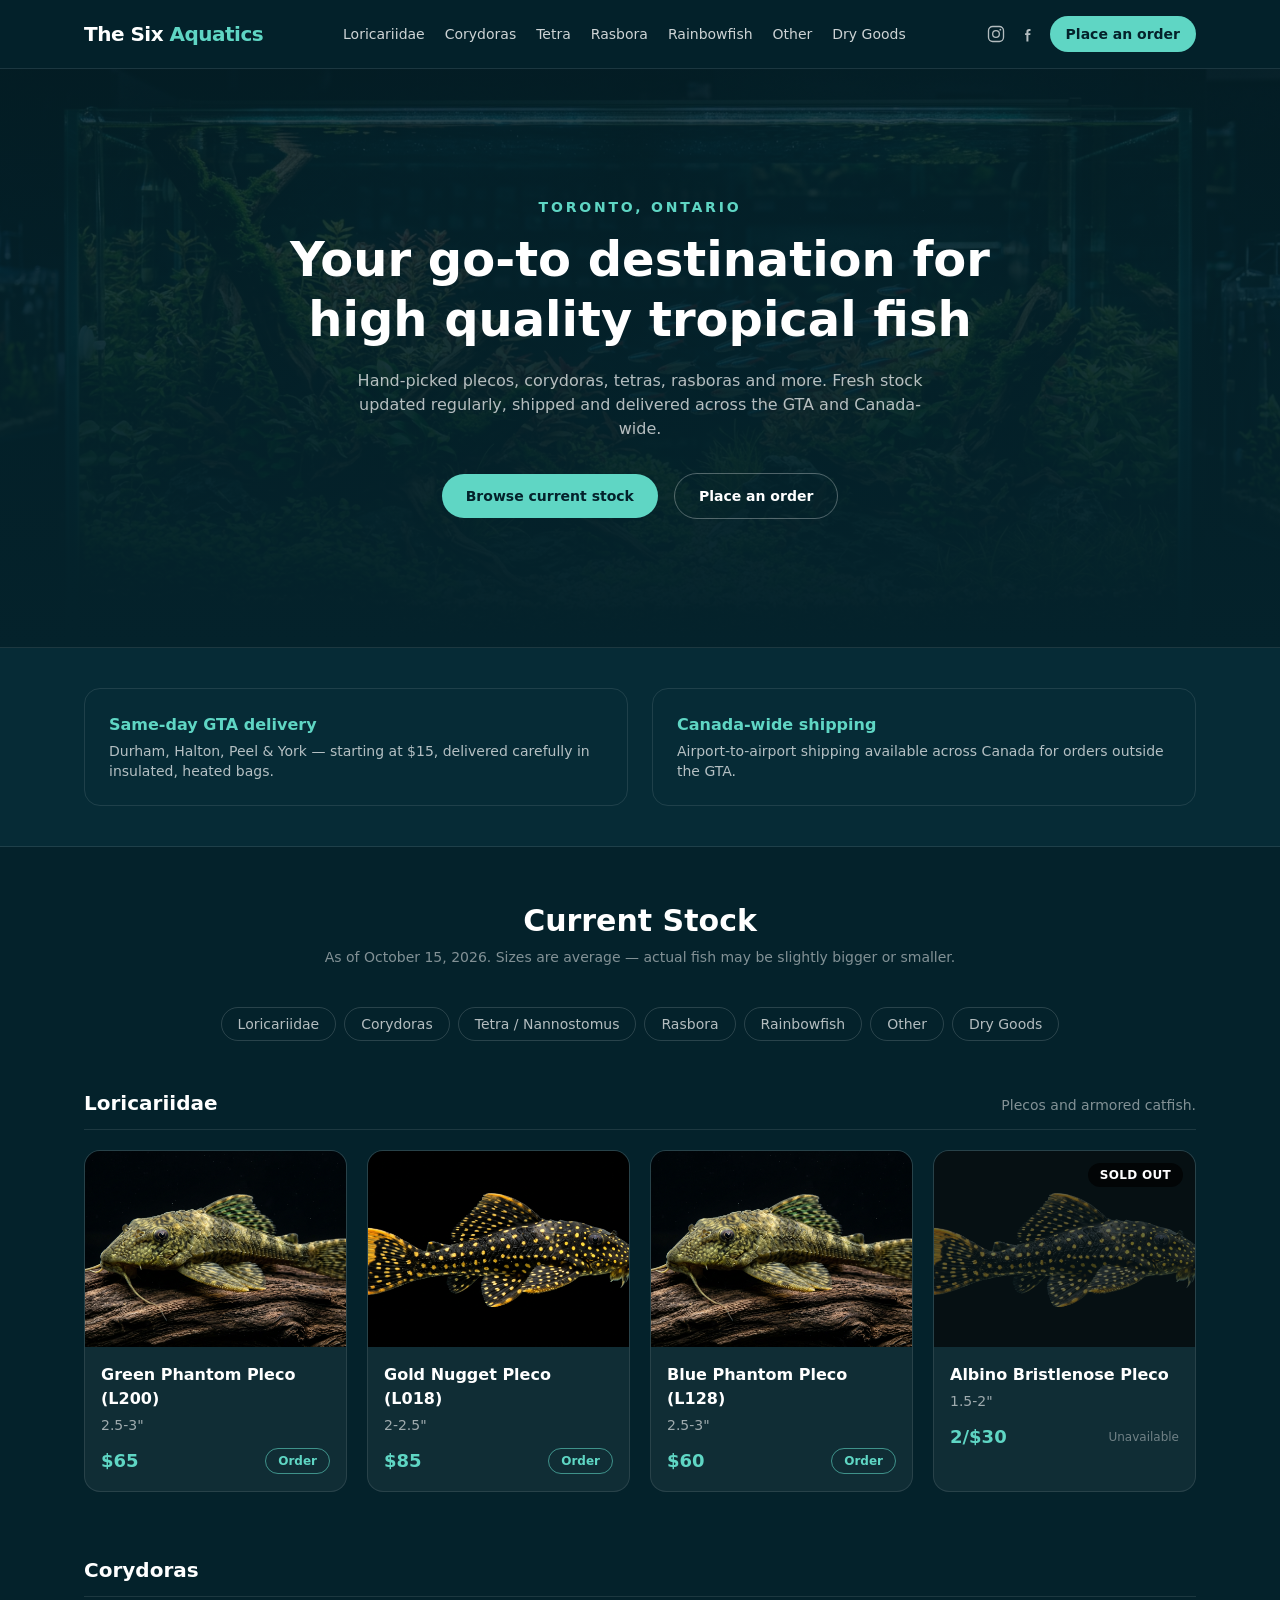
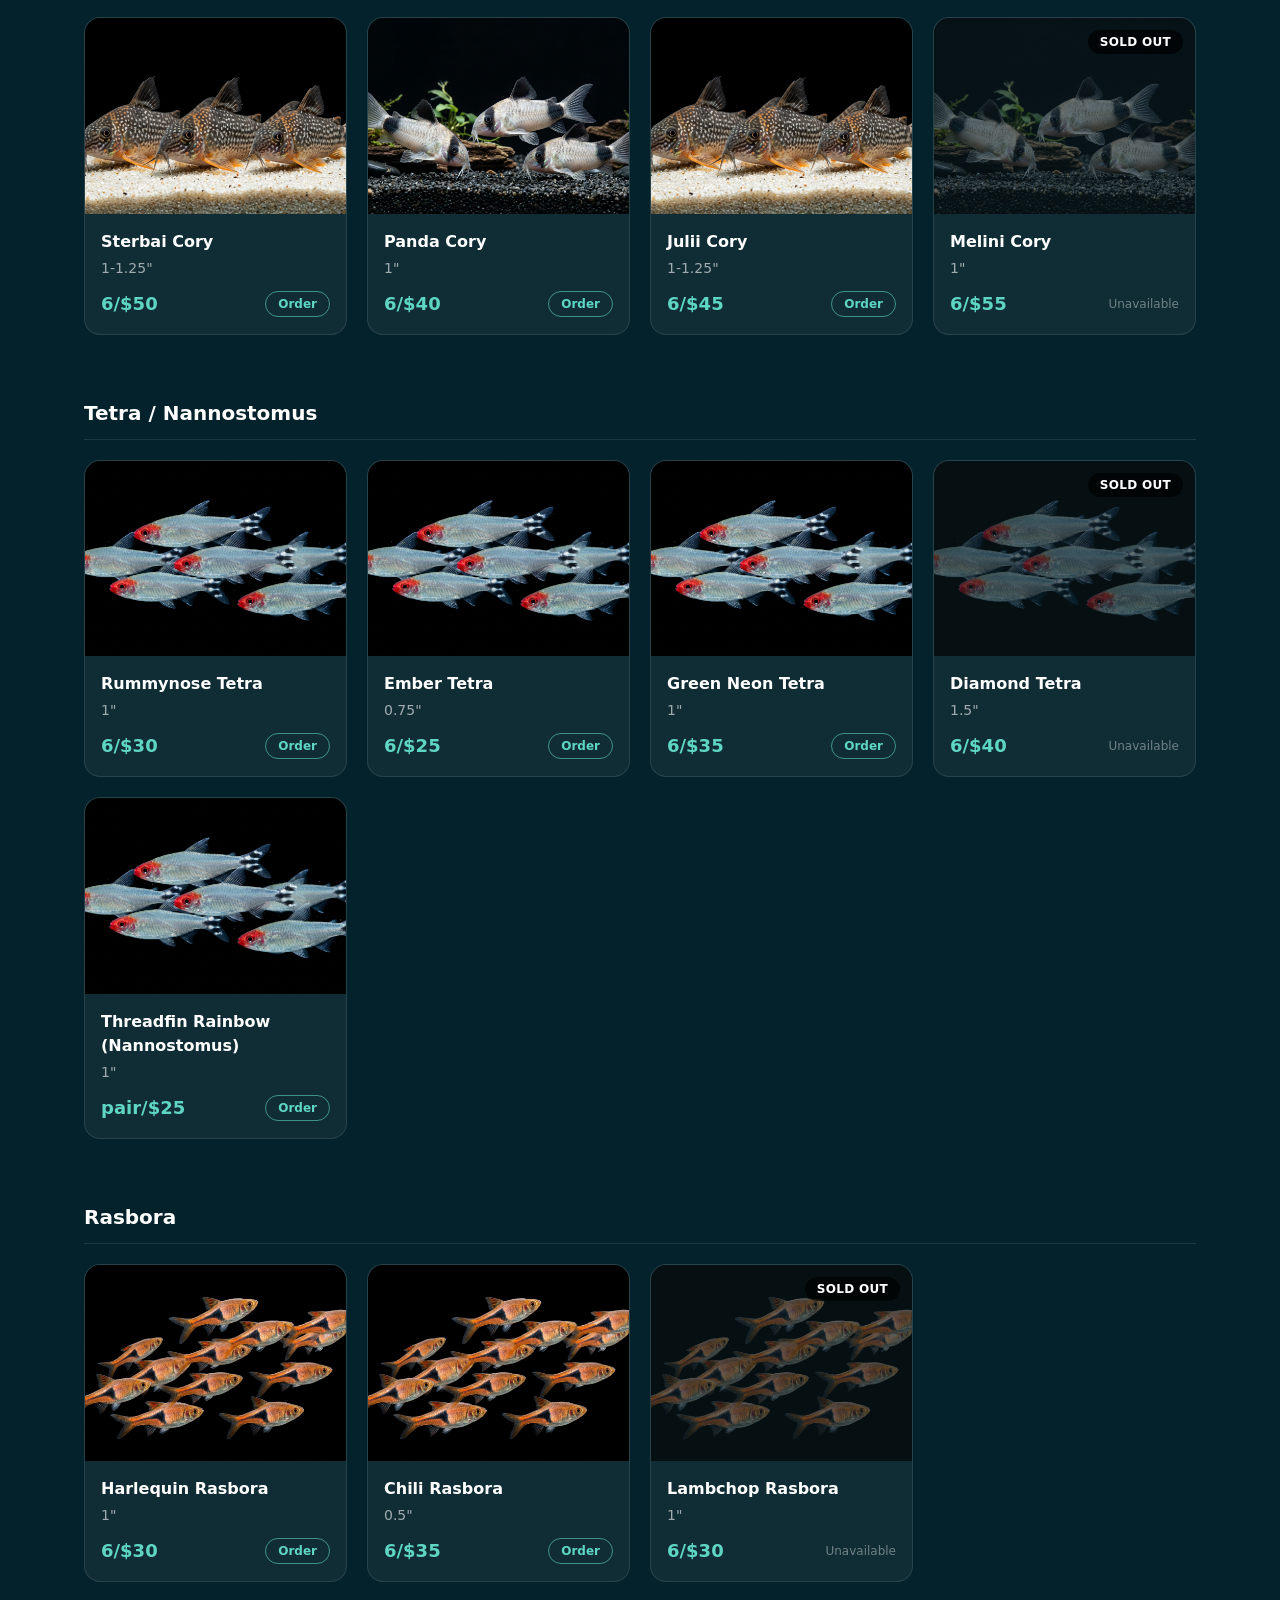
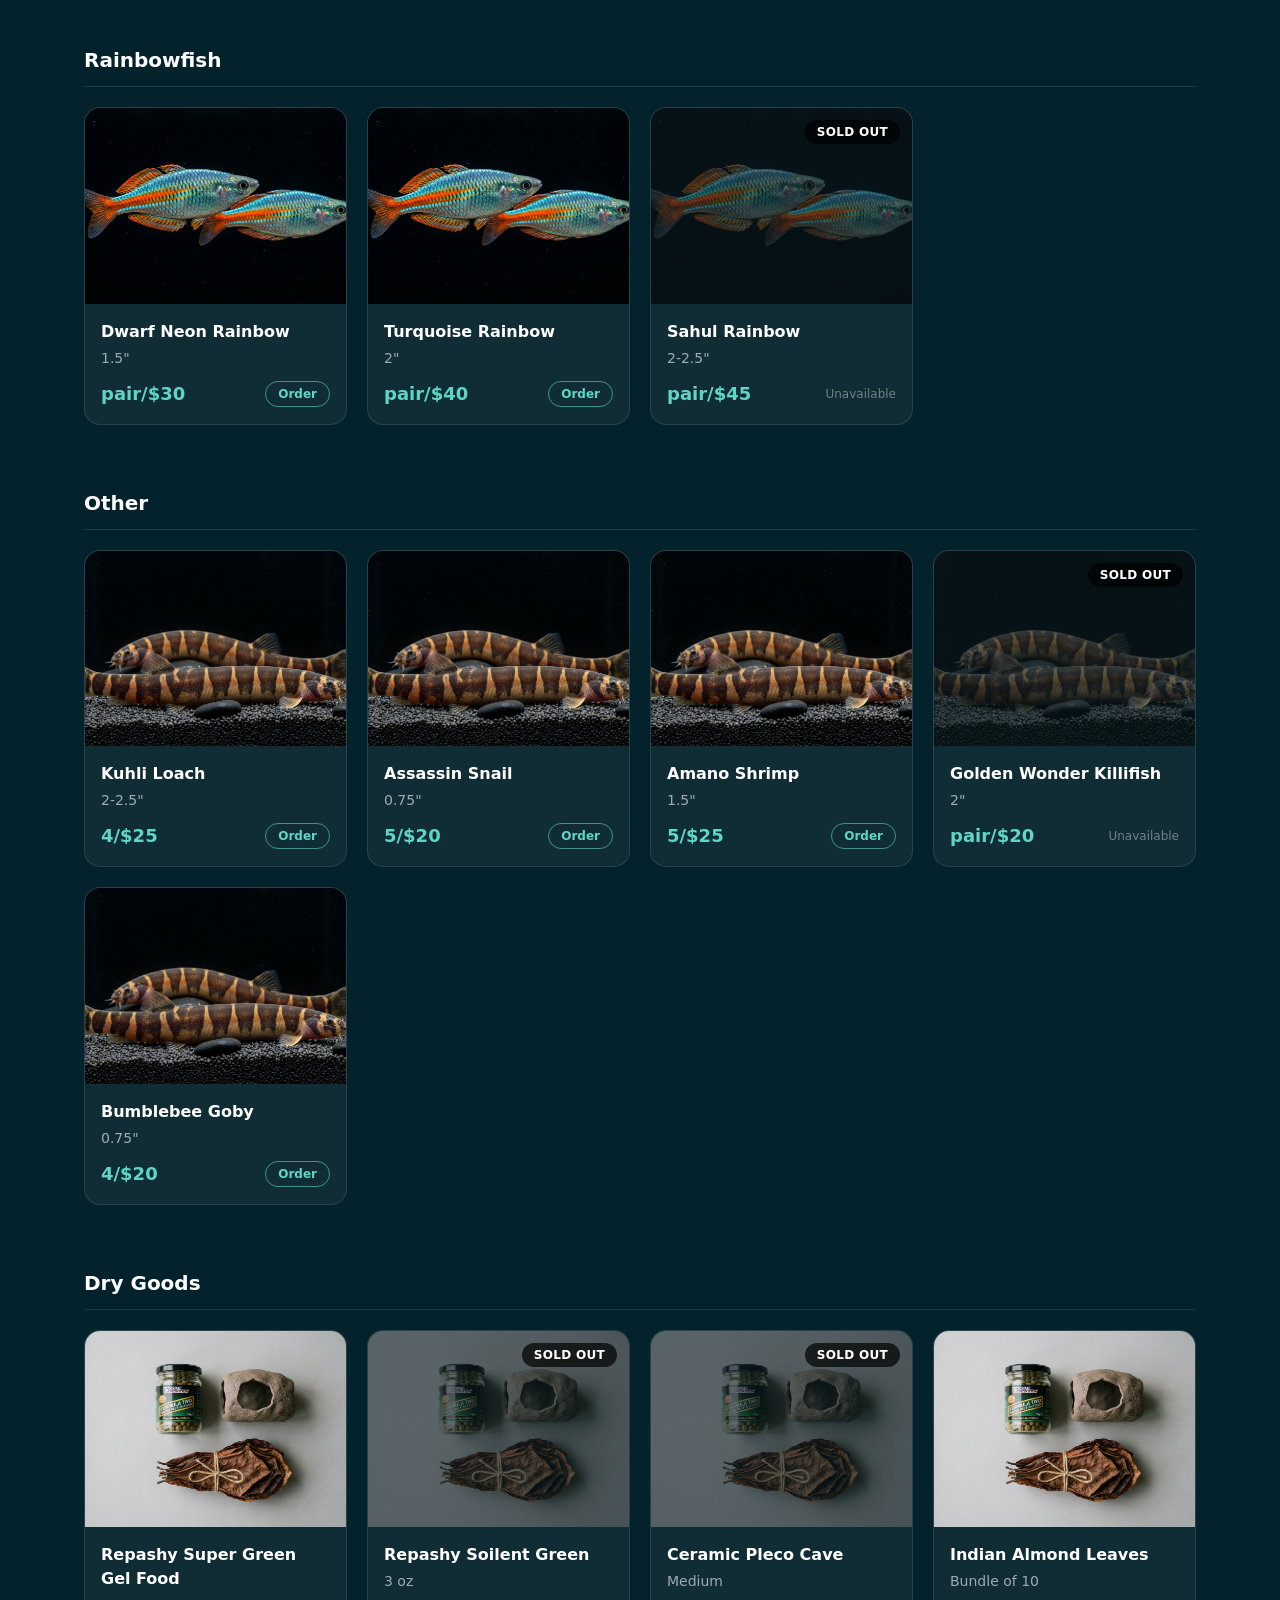
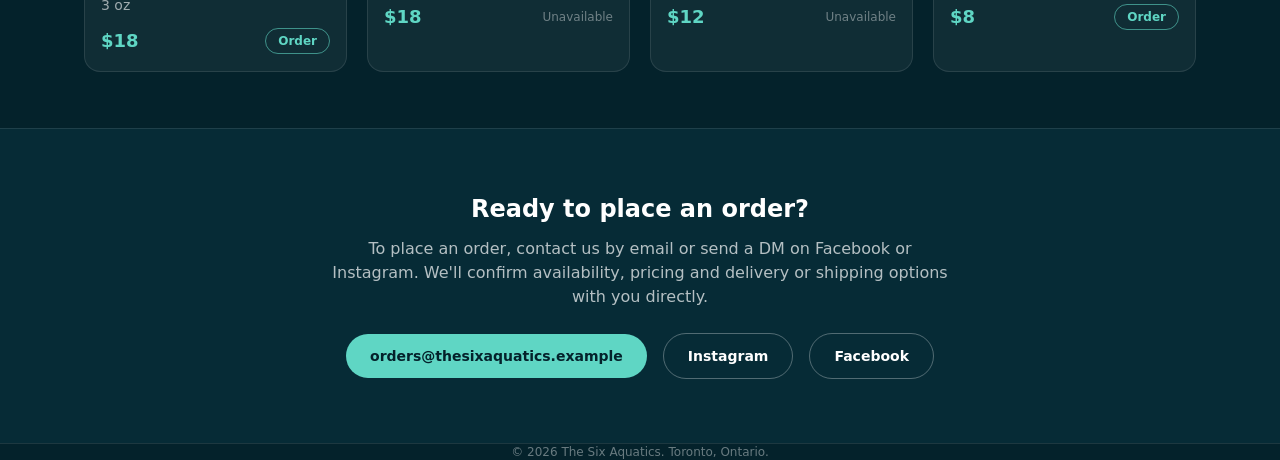
==== index.html @ db3ec6dc "Add files via upload" ====
<!DOCTYPE html>
<html lang="en">
<head>
<meta charset="utf-8">
<meta name="viewport" content="width=device-width, initial-scale=1">
<title>The Six Aquatics</title>
<meta name="description" content="Your go-to destination for high quality tropical fish, based in Toronto. Same-day GTA delivery and Canada-wide shipping.">
<meta property="og:title" content="The Six Aquatics">
<meta property="og:description" content="Your go-to destination for high quality tropical fish, based in Toronto. Same-day GTA delivery and Canada-wide shipping.">
<meta property="og:type" content="website">
<link rel="stylesheet" href="/site.css">
</head>
<body>
<div id="top" class="min-h-screen bg-[#04222b] text-white"><div id="app"></div></div>
<noscript>Please enable JavaScript to view this page.</noscript>
<script src="/app.js"></script>
</body>
</html>
---- site.css ----
@layer properties{@supports (((-webkit-hyphens:none)) and (not (margin-trim:inline))) or ((-moz-orient:inline) and (not (color:rgb(from red r g b)))){*,:before,:after,::backdrop{--tw-rotate-x:initial;--tw-rotate-y:initial;--tw-rotate-z:initial;--tw-skew-x:initial;--tw-skew-y:initial;--tw-border-style:solid;--tw-gradient-position:initial;--tw-gradient-from:#0000;--tw-gradient-via:#0000;--tw-gradient-to:#0000;--tw-gradient-stops:initial;--tw-gradient-via-stops:initial;--tw-gradient-from-position:0%;--tw-gradient-via-position:50%;--tw-gradient-to-position:100%;--tw-leading:initial;--tw-font-weight:initial;--tw-tracking:initial;--tw-blur:initial;--tw-brightness:initial;--tw-contrast:initial;--tw-grayscale:initial;--tw-hue-rotate:initial;--tw-invert:initial;--tw-opacity:initial;--tw-saturate:initial;--tw-sepia:initial;--tw-drop-shadow:initial;--tw-drop-shadow-color:initial;--tw-drop-shadow-alpha:100%;--tw-drop-shadow-size:initial;--tw-backdrop-blur:initial;--tw-backdrop-brightness:initial;--tw-backdrop-contrast:initial;--tw-backdrop-grayscale:initial;--tw-backdrop-hue-rotate:initial;--tw-backdrop-invert:initial;--tw-backdrop-opacity:initial;--tw-backdrop-saturate:initial;--tw-backdrop-sepia:initial;--tw-duration:initial;--tw-scale-x:1;--tw-scale-y:1;--tw-scale-z:1}}}@layer theme{:root,:host{--font-sans:ui-sans-serif, system-ui, sans-serif, "Apple Color Emoji", "Segoe UI Emoji", "Segoe UI Symbol", "Noto Color Emoji";--font-mono:ui-monospace, SFMono-Regular, Menlo, Monaco, Consolas, "Liberation Mono", "Courier New", monospace;--color-blue-600:oklch(54.6% .245 262.881);--color-gray-600:oklch(44.6% .03 256.802);--color-black:#000;--color-white:#fff;--spacing:.25rem;--container-xl:36rem;--container-2xl:42rem;--container-3xl:48rem;--container-6xl:72rem;--text-xs:.75rem;--text-xs--line-height:calc(1 / .75);--text-sm:.875rem;--text-sm--line-height:calc(1.25 / .875);--text-lg:1.125rem;--text-lg--line-height:calc(1.75 / 1.125);--text-xl:1.25rem;--text-xl--line-height:calc(1.75 / 1.25);--text-2xl:1.5rem;--text-2xl--line-height:calc(2 / 1.5);--text-3xl:1.875rem;--text-3xl--line-height: 1.2 ;--text-4xl:2.25rem;--text-4xl--line-height:calc(2.5 / 2.25);--text-5xl:3rem;--text-5xl--line-height:1;--font-weight-medium:500;--font-weight-semibold:600;--font-weight-bold:700;--tracking-tight:-.025em;--tracking-wide:.025em;--leading-tight:1.25;--radius-2xl:1rem;--default-transition-duration:.15s;--default-transition-timing-function:cubic-bezier(.4, 0, .2, 1);--default-font-family:var(--font-sans);--default-mono-font-family:var(--font-mono)}}@layer base{*,:after,:before,::backdrop{box-sizing:border-box;border:0 solid;margin:0;padding:0}::file-selector-button{box-sizing:border-box;border:0 solid;margin:0;padding:0}html,:host{-webkit-text-size-adjust:100%;tab-size:4;line-height:1.5;font-family:var(--default-font-family,ui-sans-serif, system-ui, sans-serif, "Apple Color Emoji", "Segoe UI Emoji", "Segoe UI Symbol", "Noto Color Emoji");font-feature-settings:var(--default-font-feature-settings,normal);font-variation-settings:var(--default-font-variation-settings,normal);-webkit-tap-highlight-color:transparent}hr{height:0;color:inherit;border-top-width:1px}abbr:where([title]){-webkit-text-decoration:underline dotted;text-decoration:underline dotted}h1,h2,h3,h4,h5,h6{font-size:inherit;font-weight:inherit}a{color:inherit;-webkit-text-decoration:inherit;text-decoration:inherit}b,strong{font-weight:bolder}code,kbd,samp,pre{font-family:var(--default-mono-font-family,ui-monospace, SFMono-Regular, Menlo, Monaco, Consolas, "Liberation Mono", "Courier New", monospace);font-feature-settings:var(--default-mono-font-feature-settings,normal);font-variation-settings:var(--default-mono-font-variation-settings,normal);font-size:1em}small{font-size:80%}sub,sup{vertical-align:baseline;font-size:75%;line-height:0;position:relative}sub{bottom:-.25em}sup{top:-.5em}table{text-indent:0;border-color:inherit;border-collapse:collapse}:-moz-focusring{outline:auto}progress{vertical-align:baseline}summary{display:list-item}ol,ul,menu{list-style:none}img,svg,video,canvas,audio,iframe,embed,object{vertical-align:middle;display:block}img,video{max-width:100%;height:auto}button,input,select,optgroup,textarea{font:inherit;font-feature-settings:inherit;font-variation-settings:inherit;letter-spacing:inherit;color:inherit;opacity:1;background-color:#0000;border-radius:0}::file-selector-button{font:inherit;font-feature-settings:inherit;font-variation-settings:inherit;letter-spacing:inherit;color:inherit;opacity:1;background-color:#0000;border-radius:0}:where(select:is([multiple],[size])) optgroup{font-weight:bolder}:where(select:is([multiple],[size])) optgroup option{padding-inline-start:20px}::file-selector-button{margin-inline-end:4px}::placeholder{opacity:1}@supports (not ((-webkit-appearance:-apple-pay-button))) or (contain-intrinsic-size:1px){::placeholder{color:currentColor}@supports (color:color-mix(in lab,red,red)){::placeholder{color:color-mix(in oklab,currentcolor 50%,transparent)}}}textarea{resize:vertical}::-webkit-search-decoration{-webkit-appearance:none}::-webkit-date-and-time-value{min-height:1lh;text-align:inherit}::-webkit-datetime-edit{display:inline-flex}::-webkit-datetime-edit-fields-wrapper{padding:0}::-webkit-datetime-edit{padding-block:0}::-webkit-datetime-edit-year-field{padding-block:0}::-webkit-datetime-edit-month-field{padding-block:0}::-webkit-datetime-edit-day-field{padding-block:0}::-webkit-datetime-edit-hour-field{padding-block:0}::-webkit-datetime-edit-minute-field{padding-block:0}::-webkit-datetime-edit-second-field{padding-block:0}::-webkit-datetime-edit-millisecond-field{padding-block:0}::-webkit-datetime-edit-meridiem-field{padding-block:0}::-webkit-calendar-picker-indicator{line-height:1}:-moz-ui-invalid{box-shadow:none}button,input:where([type=button],[type=reset],[type=submit]){appearance:button}::file-selector-button{appearance:button}::-webkit-inner-spin-button{height:auto}::-webkit-outer-spin-button{height:auto}[hidden]:where(:not([hidden=until-found])){display:none!important}}@layer components;@layer utilities{.absolute{position:absolute}.relative{position:relative}.static{position:static}.sticky{position:sticky}.inset-0{inset:calc(var(--spacing) * 0)}.start{inset-inline-start:var(--spacing)}.top-0{top:calc(var(--spacing) * 0)}.top-3{top:calc(var(--spacing) * 3)}.right-3{right:calc(var(--spacing) * 3)}.z-40{z-index:40}.mx-auto{margin-inline:auto}.mt-2{margin-top:calc(var(--spacing) * 2)}.mt-3{margin-top:calc(var(--spacing) * 3)}.mt-5{margin-top:calc(var(--spacing) * 5)}.mt-6{margin-top:calc(var(--spacing) * 6)}.mt-8{margin-top:calc(var(--spacing) * 8)}.mb-1{margin-bottom:calc(var(--spacing) * 1)}.mb-3{margin-bottom:calc(var(--spacing) * 3)}.mb-5{margin-bottom:calc(var(--spacing) * 5)}.mb-10{margin-bottom:calc(var(--spacing) * 10)}.mb-12{margin-bottom:calc(var(--spacing) * 12)}.flex{display:flex}.grid{display:grid}.hidden{display:none}.inline{display:inline}.aspect-\[4\/3\]{aspect-ratio:4/3}.h-5{height:calc(var(--spacing) * 5)}.h-full{height:100%}.min-h-screen{min-height:100vh}.w-5{width:calc(var(--spacing) * 5)}.w-full{width:100%}.max-w-2xl{max-width:var(--container-2xl)}.max-w-3xl{max-width:var(--container-3xl)}.max-w-6xl{max-width:var(--container-6xl)}.max-w-xl{max-width:var(--container-xl)}.flex-1{flex:1}.transform{transform:var(--tw-rotate-x,) var(--tw-rotate-y,) var(--tw-rotate-z,) var(--tw-skew-x,) var(--tw-skew-y,)}.grid-cols-1{grid-template-columns:repeat(1,minmax(0,1fr))}.flex-col{flex-direction:column}.flex-wrap{flex-wrap:wrap}.items-baseline{align-items:baseline}.items-center{align-items:center}.justify-between{justify-content:space-between}.justify-center{justify-content:center}.gap-1{gap:calc(var(--spacing) * 1)}.gap-2{gap:calc(var(--spacing) * 2)}.gap-3{gap:calc(var(--spacing) * 3)}.gap-4{gap:calc(var(--spacing) * 4)}.gap-5{gap:calc(var(--spacing) * 5)}.gap-6{gap:calc(var(--spacing) * 6)}.gap-16{gap:calc(var(--spacing) * 16)}.overflow-hidden{overflow:hidden}.rounded-2xl{border-radius:var(--radius-2xl)}.rounded-full{border-radius:3.40282e38px}.border{border-style:var(--tw-border-style);border-width:1px}.border-t{border-top-style:var(--tw-border-style);border-top-width:1px}.border-b{border-bottom-style:var(--tw-border-style);border-bottom-width:1px}.border-\[\#5fd6c4\]\/60{border-color:#5fd6c499}.border-white\/10{border-color:#ffffff1a}@supports (color:color-mix(in lab,red,red)){.border-white\/10{border-color:color-mix(in oklab,var(--color-white) 10%,transparent)}}.border-white\/15{border-color:#ffffff26}@supports (color:color-mix(in lab,red,red)){.border-white\/15{border-color:color-mix(in oklab,var(--color-white) 15%,transparent)}}.border-white\/30{border-color:#ffffff4d}@supports (color:color-mix(in lab,red,red)){.border-white\/30{border-color:color-mix(in oklab,var(--color-white) 30%,transparent)}}.bg-\[\#5fd6c4\]{background-color:#5fd6c4}.bg-\[\#062b36\]{background-color:#062b36}.bg-\[\#04222b\]{background-color:#04222b}.bg-\[\#04222b\]\/95{background-color:#04222bf2}.bg-black\/40{background-color:#0006}@supports (color:color-mix(in lab,red,red)){.bg-black\/40{background-color:color-mix(in oklab,var(--color-black) 40%,transparent)}}.bg-black\/70{background-color:#000000b3}@supports (color:color-mix(in lab,red,red)){.bg-black\/70{background-color:color-mix(in oklab,var(--color-black) 70%,transparent)}}.bg-white\/5{background-color:#ffffff0d}@supports (color:color-mix(in lab,red,red)){.bg-white\/5{background-color:color-mix(in oklab,var(--color-white) 5%,transparent)}}.bg-gradient-to-b{--tw-gradient-position:to bottom in oklab;background-image:linear-gradient(var(--tw-gradient-stops))}.from-\[\#04222b\]\/60{--tw-gradient-from:oklab(23.4805% -.029036 -.0257677/.6);--tw-gradient-stops:var(--tw-gradient-via-stops,var(--tw-gradient-position), var(--tw-gradient-from) var(--tw-gradient-from-position), var(--tw-gradient-to) var(--tw-gradient-to-position))}.via-\[\#04222b\]\/80{--tw-gradient-via:oklab(23.4805% -.029036 -.0257677/.8);--tw-gradient-via-stops:var(--tw-gradient-position), var(--tw-gradient-from) var(--tw-gradient-from-position), var(--tw-gradient-via) var(--tw-gradient-via-position), var(--tw-gradient-to) var(--tw-gradient-to-position);--tw-gradient-stops:var(--tw-gradient-via-stops)}.to-\[\#04222b\]{--tw-gradient-to:#04222b;--tw-gradient-stops:var(--tw-gradient-via-stops,var(--tw-gradient-position), var(--tw-gradient-from) var(--tw-gradient-from-position), var(--tw-gradient-to) var(--tw-gradient-to-position))}.object-cover{object-fit:cover}.p-4{padding:calc(var(--spacing) * 4)}.p-6{padding:calc(var(--spacing) * 6)}.px-3{padding-inline:calc(var(--spacing) * 3)}.px-4{padding-inline:calc(var(--spacing) * 4)}.px-5{padding-inline:calc(var(--spacing) * 5)}.px-6{padding-inline:calc(var(--spacing) * 6)}.py-1{padding-block:calc(var(--spacing) * 1)}.py-1\.5{padding-block:calc(var(--spacing) * 1.5)}.py-2{padding-block:calc(var(--spacing) * 2)}.py-3{padding-block:calc(var(--spacing) * 3)}.py-4{padding-block:calc(var(--spacing) * 4)}.py-8{padding-block:calc(var(--spacing) * 8)}.py-10{padding-block:calc(var(--spacing) * 10)}.py-14{padding-block:calc(var(--spacing) * 14)}.py-16{padding-block:calc(var(--spacing) * 16)}.py-24{padding-block:calc(var(--spacing) * 24)}.pb-3{padding-bottom:calc(var(--spacing) * 3)}.text-center{text-align:center}.text-2xl{font-size:var(--text-2xl);line-height:var(--tw-leading,var(--text-2xl--line-height))}.text-4xl{font-size:var(--text-4xl);line-height:var(--tw-leading,var(--text-4xl--line-height))}.text-lg{font-size:var(--text-lg);line-height:var(--tw-leading,var(--text-lg--line-height))}.text-sm{font-size:var(--text-sm);line-height:var(--tw-leading,var(--text-sm--line-height))}.text-xl{font-size:var(--text-xl);line-height:var(--tw-leading,var(--text-xl--line-height))}.text-xs{font-size:var(--text-xs);line-height:var(--tw-leading,var(--text-xs--line-height))}.leading-tight{--tw-leading:var(--leading-tight);line-height:var(--leading-tight)}.font-bold{--tw-font-weight:var(--font-weight-bold);font-weight:var(--font-weight-bold)}.font-medium{--tw-font-weight:var(--font-weight-medium);font-weight:var(--font-weight-medium)}.font-semibold{--tw-font-weight:var(--font-weight-semibold);font-weight:var(--font-weight-semibold)}.tracking-\[0\.2em\]{--tw-tracking:.2em;letter-spacing:.2em}.tracking-tight{--tw-tracking:var(--tracking-tight);letter-spacing:var(--tracking-tight)}.tracking-wide{--tw-tracking:var(--tracking-wide);letter-spacing:var(--tracking-wide)}.text-\[\#5fd6c4\]{color:#5fd6c4}.text-\[\#04222b\]{color:#04222b}.text-blue-600{color:var(--color-blue-600)}.text-gray-600{color:var(--color-gray-600)}.text-white{color:var(--color-white)}.text-white\/40{color:#fff6}@supports (color:color-mix(in lab,red,red)){.text-white\/40{color:color-mix(in oklab,var(--color-white) 40%,transparent)}}.text-white\/50{color:#ffffff80}@supports (color:color-mix(in lab,red,red)){.text-white\/50{color:color-mix(in oklab,var(--color-white) 50%,transparent)}}.text-white\/60{color:#fff9}@supports (color:color-mix(in lab,red,red)){.text-white\/60{color:color-mix(in oklab,var(--color-white) 60%,transparent)}}.text-white\/70{color:#ffffffb3}@supports (color:color-mix(in lab,red,red)){.text-white\/70{color:color-mix(in oklab,var(--color-white) 70%,transparent)}}.text-white\/80{color:#fffc}@supports (color:color-mix(in lab,red,red)){.text-white\/80{color:color-mix(in oklab,var(--color-white) 80%,transparent)}}.uppercase{text-transform:uppercase}.opacity-40{opacity:.4}.filter{filter:var(--tw-blur,) var(--tw-brightness,) var(--tw-contrast,) var(--tw-grayscale,) var(--tw-hue-rotate,) var(--tw-invert,) var(--tw-saturate,) var(--tw-sepia,) var(--tw-drop-shadow,)}.backdrop-blur{--tw-backdrop-blur:blur(8px);-webkit-backdrop-filter:var(--tw-backdrop-blur,) var(--tw-backdrop-brightness,) var(--tw-backdrop-contrast,) var(--tw-backdrop-grayscale,) var(--tw-backdrop-hue-rotate,) var(--tw-backdrop-invert,) var(--tw-backdrop-opacity,) var(--tw-backdrop-saturate,) var(--tw-backdrop-sepia,);backdrop-filter:var(--tw-backdrop-blur,) var(--tw-backdrop-brightness,) var(--tw-backdrop-contrast,) var(--tw-backdrop-grayscale,) var(--tw-backdrop-hue-rotate,) var(--tw-backdrop-invert,) var(--tw-backdrop-opacity,) var(--tw-backdrop-saturate,) var(--tw-backdrop-sepia,)}.transition{transition-property:color,background-color,border-color,outline-color,text-decoration-color,fill,stroke,--tw-gradient-from,--tw-gradient-via,--tw-gradient-to,opacity,box-shadow,transform,translate,scale,rotate,filter,-webkit-backdrop-filter,backdrop-filter,display,content-visibility,overlay,pointer-events;transition-timing-function:var(--tw-ease,var(--default-transition-timing-function));transition-duration:var(--tw-duration,var(--default-transition-duration))}.duration-300{--tw-duration:.3s;transition-duration:.3s}@media(hover:hover){.group-hover\:scale-105:is(:where(.group):hover *){--tw-scale-x:105%;--tw-scale-y:105%;--tw-scale-z:105%;scale:var(--tw-scale-x) var(--tw-scale-y)}.hover\:border-\[\#5fd6c4\]:hover{border-color:#5fd6c4}.hover\:border-\[\#5fd6c4\]\/50:hover{border-color:#5fd6c480}.hover\:bg-\[\#5fd6c4\]:hover{background-color:#5fd6c4}.hover\:bg-\[\#8ee8da\]:hover{background-color:#8ee8da}.hover\:bg-white\/\[0\.07\]:hover{background-color:#ffffff12}@supports (color:color-mix(in lab,red,red)){.hover\:bg-white\/\[0\.07\]:hover{background-color:color-mix(in oklab,var(--color-white) 7%,transparent)}}.hover\:text-\[\#5fd6c4\]:hover{color:#5fd6c4}.hover\:text-\[\#04222b\]:hover{color:#04222b}}@media(min-width:40rem){.sm\:grid-cols-2{grid-template-columns:repeat(2,minmax(0,1fr))}.sm\:py-32{padding-block:calc(var(--spacing) * 32)}.sm\:text-3xl{font-size:var(--text-3xl);line-height:var(--tw-leading,var(--text-3xl--line-height))}.sm\:text-5xl{font-size:var(--text-5xl);line-height:var(--tw-leading,var(--text-5xl--line-height))}}@media(min-width:64rem){.lg\:flex{display:flex}.lg\:grid-cols-4{grid-template-columns:repeat(4,minmax(0,1fr))}}}html,body{-webkit-font-smoothing:antialiased;background-color:#04222b;margin:0;font-family:system-ui,-apple-system,sans-serif}code{font-family:Menlo,Monaco,Consolas,Courier New,monospace}@property --tw-rotate-x{syntax:"*";inherits:false}@property --tw-rotate-y{syntax:"*";inherits:false}@property --tw-rotate-z{syntax:"*";inherits:false}@property --tw-skew-x{syntax:"*";inherits:false}@property --tw-skew-y{syntax:"*";inherits:false}@property --tw-border-style{syntax:"*";inherits:false;initial-value:solid}@property --tw-gradient-position{syntax:"*";inherits:false}@property --tw-gradient-from{syntax:"<color>";inherits:false;initial-value:#0000}@property --tw-gradient-via{syntax:"<color>";inherits:false;initial-value:#0000}@property --tw-gradient-to{syntax:"<color>";inherits:false;initial-value:#0000}@property --tw-gradient-stops{syntax:"*";inherits:false}@property --tw-gradient-via-stops{syntax:"*";inherits:false}@property --tw-gradient-from-position{syntax:"<length-percentage>";inherits:false;initial-value:0%}@property --tw-gradient-via-position{syntax:"<length-percentage>";inherits:false;initial-value:50%}@property --tw-gradient-to-position{syntax:"<length-percentage>";inherits:false;initial-value:100%}@property --tw-leading{syntax:"*";inherits:false}@property --tw-font-weight{syntax:"*";inherits:false}@property --tw-tracking{syntax:"*";inherits:false}@property --tw-blur{syntax:"*";inherits:false}@property --tw-brightness{syntax:"*";inherits:false}@property --tw-contrast{syntax:"*";inherits:false}@property --tw-grayscale{syntax:"*";inherits:false}@property --tw-hue-rotate{syntax:"*";inherits:false}@property --tw-invert{syntax:"*";inherits:false}@property --tw-opacity{syntax:"*";inherits:false}@property --tw-saturate{syntax:"*";inherits:false}@property --tw-sepia{syntax:"*";inherits:false}@property --tw-drop-shadow{syntax:"*";inherits:false}@property --tw-drop-shadow-color{syntax:"*";inherits:false}@property --tw-drop-shadow-alpha{syntax:"<percentage>";inherits:false;initial-value:100%}@property --tw-drop-shadow-size{syntax:"*";inherits:false}@property --tw-backdrop-blur{syntax:"*";inherits:false}@property --tw-backdrop-brightness{syntax:"*";inherits:false}@property --tw-backdrop-contrast{syntax:"*";inherits:false}@property --tw-backdrop-grayscale{syntax:"*";inherits:false}@property --tw-backdrop-hue-rotate{syntax:"*";inherits:false}@property --tw-backdrop-invert{syntax:"*";inherits:false}@property --tw-backdrop-opacity{syntax:"*";inherits:false}@property --tw-backdrop-saturate{syntax:"*";inherits:false}@property --tw-backdrop-sepia{syntax:"*";inherits:false}@property --tw-duration{syntax:"*";inherits:false}@property --tw-scale-x{syntax:"*";inherits:false;initial-value:1}@property --tw-scale-y{syntax:"*";inherits:false;initial-value:1}@property --tw-scale-z{syntax:"*";inherits:false;initial-value:1}
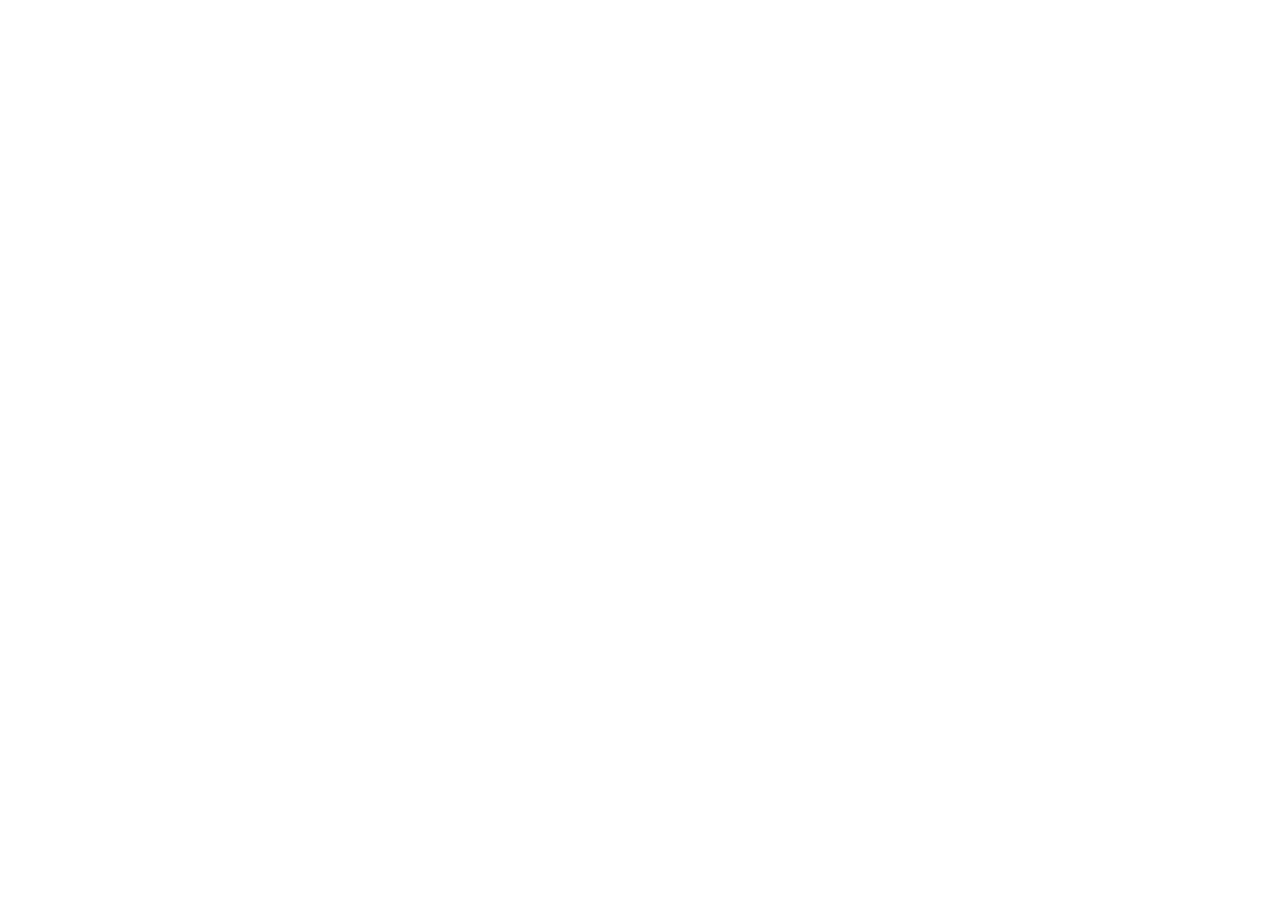
==== commit 54cd1bdb: "Add files via upload" ====
--- a/index.html
+++ b/index.html
@@ -1,18 +1,8 @@
 <!DOCTYPE html>
-<html lang="en">
-<head>
-<meta charset="utf-8">
-<meta name="viewport" content="width=device-width, initial-scale=1">
-<title>The Six Aquatics</title>
-<meta name="description" content="Your go-to destination for high quality tropical fish, based in Toronto. Same-day GTA delivery and Canada-wide shipping.">
-<meta property="og:title" content="The Six Aquatics">
-<meta property="og:description" content="Your go-to destination for high quality tropical fish, based in Toronto. Same-day GTA delivery and Canada-wide shipping.">
-<meta property="og:type" content="website">
-<link rel="stylesheet" href="/site.css">
-</head>
+<html><head><meta charset="utf-8"><meta name="viewport" content="width=device-width, initial-scale=1">
+<meta name="robots" content="noindex"><title>Edit The Six Aquatics</title></head>
 <body>
-<div id="top" class="min-h-screen bg-[#04222b] text-white"><div id="app"></div></div>
-<noscript>Please enable JavaScript to view this page.</noscript>
+<script src="https://unpkg.com/@sveltia/cms@0.244.0/dist/sveltia-cms.js"></script>
 <script src="/app.js"></script>
-</body>
-</html>
+<script src="/admin/preview.js"></script>
+</body></html>
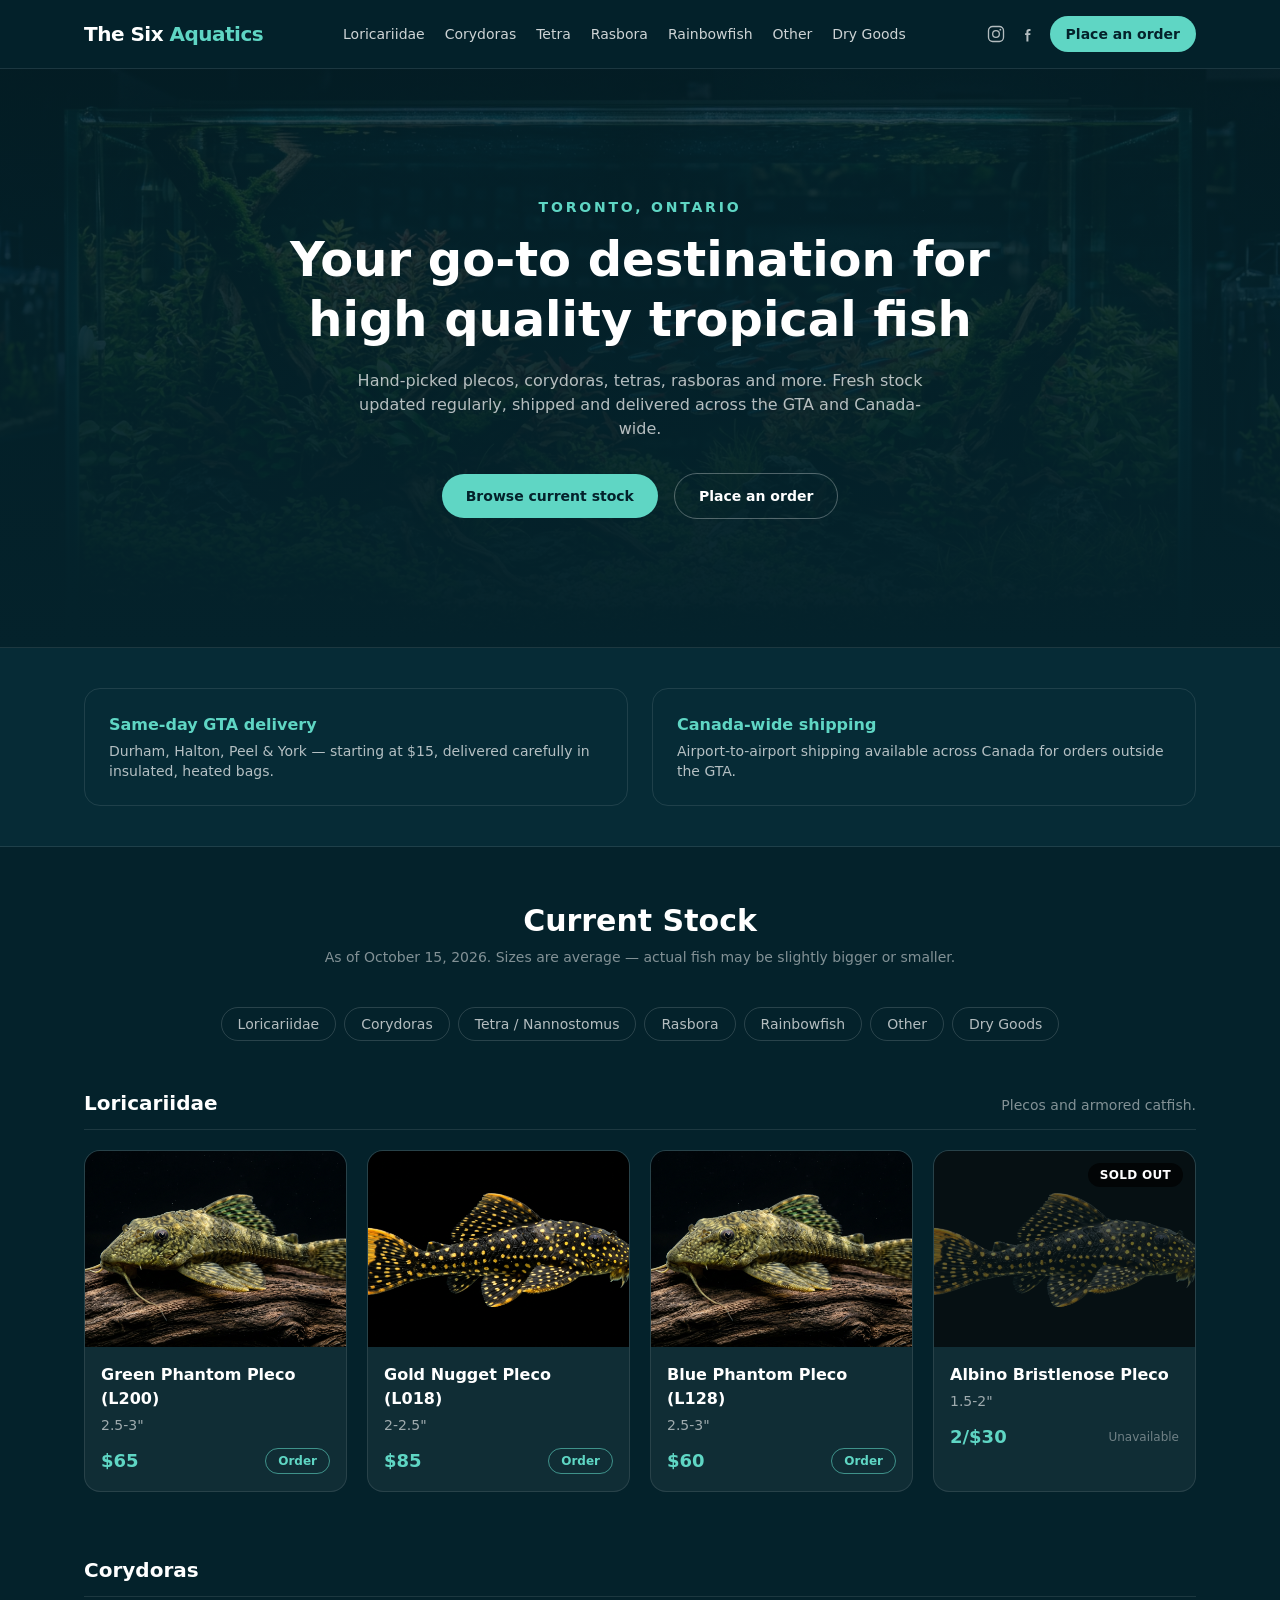
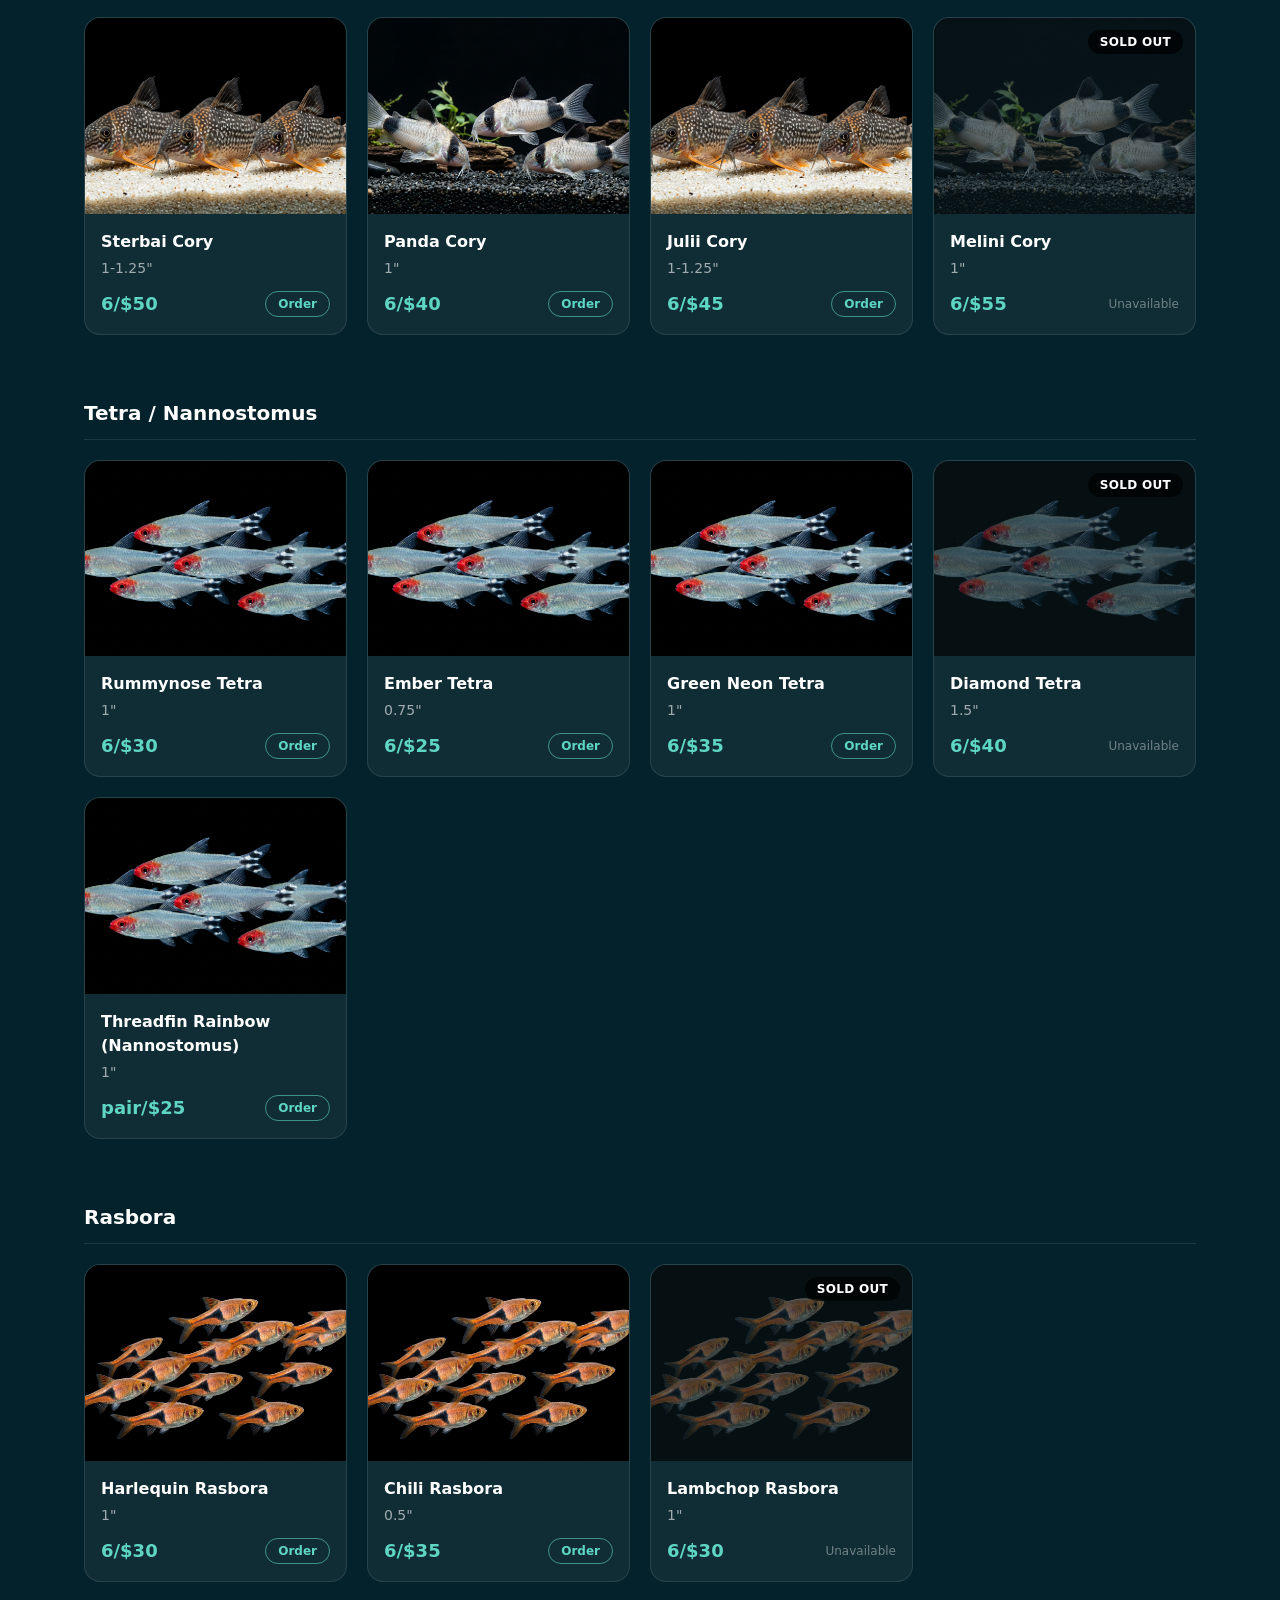
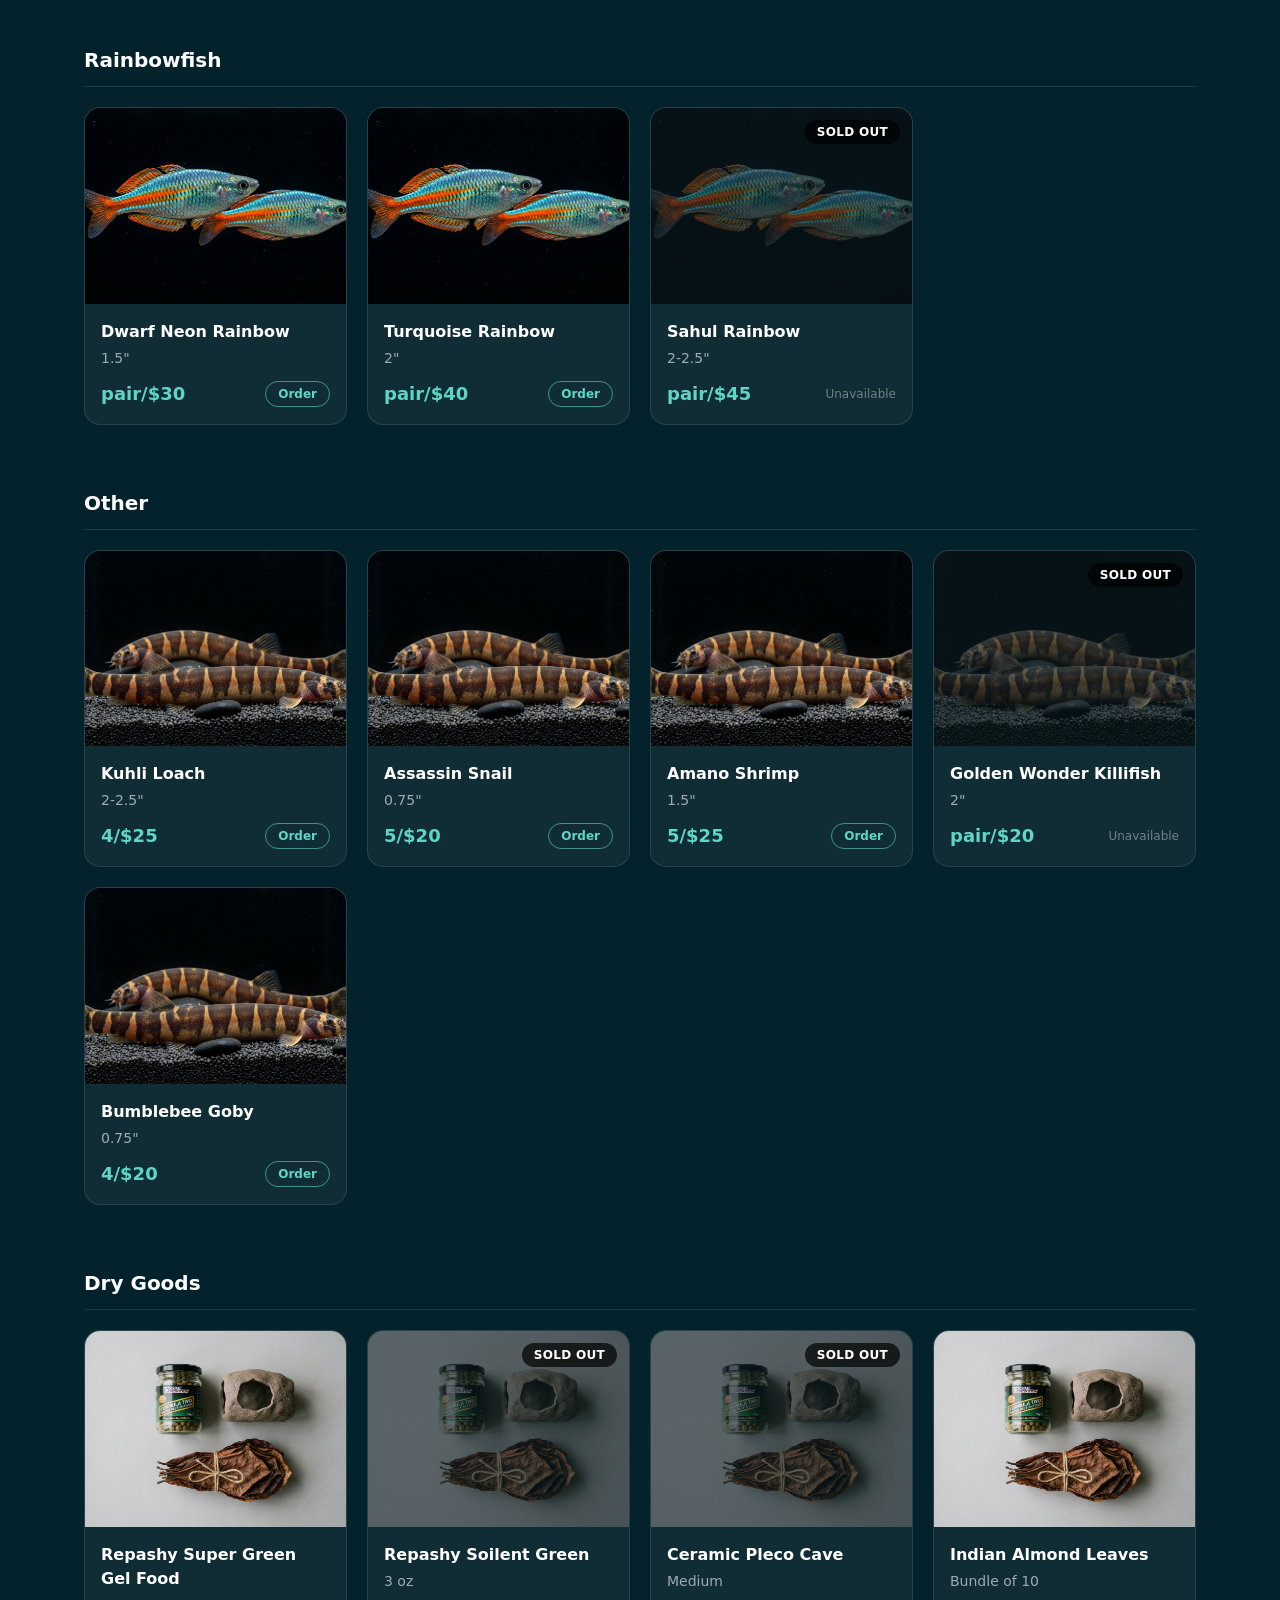
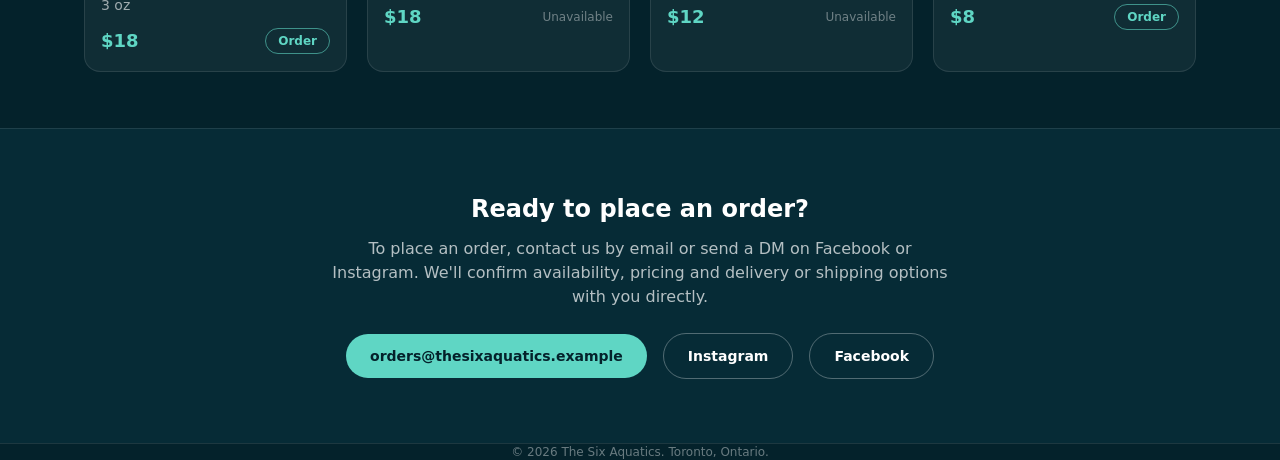
==== commit 05bac4df: "Add files via upload" ====
--- a/index.html
+++ b/index.html
@@ -1,8 +1,18 @@
 <!DOCTYPE html>
-<html><head><meta charset="utf-8"><meta name="viewport" content="width=device-width, initial-scale=1">
-<meta name="robots" content="noindex"><title>Edit The Six Aquatics</title></head>
+<html lang="en">
+<head>
+<meta charset="utf-8">
+<meta name="viewport" content="width=device-width, initial-scale=1">
+<title>The Six Aquatics</title>
+<meta name="description" content="Your go-to destination for high quality tropical fish, based in Toronto. Same-day GTA delivery and Canada-wide shipping.">
+<meta property="og:title" content="The Six Aquatics">
+<meta property="og:description" content="Your go-to destination for high quality tropical fish, based in Toronto. Same-day GTA delivery and Canada-wide shipping.">
+<meta property="og:type" content="website">
+<link rel="stylesheet" href="/site.css">
+</head>
 <body>
-<script src="https://unpkg.com/@sveltia/cms@0.244.0/dist/sveltia-cms.js"></script>
+<div id="top" class="min-h-screen bg-[#04222b] text-white"><div id="app"></div></div>
+<noscript>Please enable JavaScript to view this page.</noscript>
 <script src="/app.js"></script>
-<script src="/admin/preview.js"></script>
-</body></html>
+</body>
+</html>
--- a/site.css
+++ b/site.css
@@ -0,0 +1 @@
+@layer properties{@supports (((-webkit-hyphens:none)) and (not (margin-trim:inline))) or ((-moz-orient:inline) and (not (color:rgb(from red r g b)))){*,:before,:after,::backdrop{--tw-rotate-x:initial;--tw-rotate-y:initial;--tw-rotate-z:initial;--tw-skew-x:initial;--tw-skew-y:initial;--tw-border-style:solid;--tw-gradient-position:initial;--tw-gradient-from:#0000;--tw-gradient-via:#0000;--tw-gradient-to:#0000;--tw-gradient-stops:initial;--tw-gradient-via-stops:initial;--tw-gradient-from-position:0%;--tw-gradient-via-position:50%;--tw-gradient-to-position:100%;--tw-leading:initial;--tw-font-weight:initial;--tw-tracking:initial;--tw-blur:initial;--tw-brightness:initial;--tw-contrast:initial;--tw-grayscale:initial;--tw-hue-rotate:initial;--tw-invert:initial;--tw-opacity:initial;--tw-saturate:initial;--tw-sepia:initial;--tw-drop-shadow:initial;--tw-drop-shadow-color:initial;--tw-drop-shadow-alpha:100%;--tw-drop-shadow-size:initial;--tw-backdrop-blur:initial;--tw-backdrop-brightness:initial;--tw-backdrop-contrast:initial;--tw-backdrop-grayscale:initial;--tw-backdrop-hue-rotate:initial;--tw-backdrop-invert:initial;--tw-backdrop-opacity:initial;--tw-backdrop-saturate:initial;--tw-backdrop-sepia:initial;--tw-duration:initial;--tw-scale-x:1;--tw-scale-y:1;--tw-scale-z:1}}}@layer theme{:root,:host{--font-sans:ui-sans-serif, system-ui, sans-serif, "Apple Color Emoji", "Segoe UI Emoji", "Segoe UI Symbol", "Noto Color Emoji";--font-mono:ui-monospace, SFMono-Regular, Menlo, Monaco, Consolas, "Liberation Mono", "Courier New", monospace;--color-blue-600:oklch(54.6% .245 262.881);--color-gray-600:oklch(44.6% .03 256.802);--color-black:#000;--color-white:#fff;--spacing:.25rem;--container-xl:36rem;--container-2xl:42rem;--container-3xl:48rem;--container-6xl:72rem;--text-xs:.75rem;--text-xs--line-height:calc(1 / .75);--text-sm:.875rem;--text-sm--line-height:calc(1.25 / .875);--text-lg:1.125rem;--text-lg--line-height:calc(1.75 / 1.125);--text-xl:1.25rem;--text-xl--line-height:calc(1.75 / 1.25);--text-2xl:1.5rem;--text-2xl--line-height:calc(2 / 1.5);--text-3xl:1.875rem;--text-3xl--line-height: 1.2 ;--text-4xl:2.25rem;--text-4xl--line-height:calc(2.5 / 2.25);--text-5xl:3rem;--text-5xl--line-height:1;--font-weight-medium:500;--font-weight-semibold:600;--font-weight-bold:700;--tracking-tight:-.025em;--tracking-wide:.025em;--leading-tight:1.25;--radius-2xl:1rem;--default-transition-duration:.15s;--default-transition-timing-function:cubic-bezier(.4, 0, .2, 1);--default-font-family:var(--font-sans);--default-mono-font-family:var(--font-mono)}}@layer base{*,:after,:before,::backdrop{box-sizing:border-box;border:0 solid;margin:0;padding:0}::file-selector-button{box-sizing:border-box;border:0 solid;margin:0;padding:0}html,:host{-webkit-text-size-adjust:100%;tab-size:4;line-height:1.5;font-family:var(--default-font-family,ui-sans-serif, system-ui, sans-serif, "Apple Color Emoji", "Segoe UI Emoji", "Segoe UI Symbol", "Noto Color Emoji");font-feature-settings:var(--default-font-feature-settings,normal);font-variation-settings:var(--default-font-variation-settings,normal);-webkit-tap-highlight-color:transparent}hr{height:0;color:inherit;border-top-width:1px}abbr:where([title]){-webkit-text-decoration:underline dotted;text-decoration:underline dotted}h1,h2,h3,h4,h5,h6{font-size:inherit;font-weight:inherit}a{color:inherit;-webkit-text-decoration:inherit;text-decoration:inherit}b,strong{font-weight:bolder}code,kbd,samp,pre{font-family:var(--default-mono-font-family,ui-monospace, SFMono-Regular, Menlo, Monaco, Consolas, "Liberation Mono", "Courier New", monospace);font-feature-settings:var(--default-mono-font-feature-settings,normal);font-variation-settings:var(--default-mono-font-variation-settings,normal);font-size:1em}small{font-size:80%}sub,sup{vertical-align:baseline;font-size:75%;line-height:0;position:relative}sub{bottom:-.25em}sup{top:-.5em}table{text-indent:0;border-color:inherit;border-collapse:collapse}:-moz-focusring{outline:auto}progress{vertical-align:baseline}summary{display:list-item}ol,ul,menu{list-style:none}img,svg,video,canvas,audio,iframe,embed,object{vertical-align:middle;display:block}img,video{max-width:100%;height:auto}button,input,select,optgroup,textarea{font:inherit;font-feature-settings:inherit;font-variation-settings:inherit;letter-spacing:inherit;color:inherit;opacity:1;background-color:#0000;border-radius:0}::file-selector-button{font:inherit;font-feature-settings:inherit;font-variation-settings:inherit;letter-spacing:inherit;color:inherit;opacity:1;background-color:#0000;border-radius:0}:where(select:is([multiple],[size])) optgroup{font-weight:bolder}:where(select:is([multiple],[size])) optgroup option{padding-inline-start:20px}::file-selector-button{margin-inline-end:4px}::placeholder{opacity:1}@supports (not ((-webkit-appearance:-apple-pay-button))) or (contain-intrinsic-size:1px){::placeholder{color:currentColor}@supports (color:color-mix(in lab,red,red)){::placeholder{color:color-mix(in oklab,currentcolor 50%,transparent)}}}textarea{resize:vertical}::-webkit-search-decoration{-webkit-appearance:none}::-webkit-date-and-time-value{min-height:1lh;text-align:inherit}::-webkit-datetime-edit{display:inline-flex}::-webkit-datetime-edit-fields-wrapper{padding:0}::-webkit-datetime-edit{padding-block:0}::-webkit-datetime-edit-year-field{padding-block:0}::-webkit-datetime-edit-month-field{padding-block:0}::-webkit-datetime-edit-day-field{padding-block:0}::-webkit-datetime-edit-hour-field{padding-block:0}::-webkit-datetime-edit-minute-field{padding-block:0}::-webkit-datetime-edit-second-field{padding-block:0}::-webkit-datetime-edit-millisecond-field{padding-block:0}::-webkit-datetime-edit-meridiem-field{padding-block:0}::-webkit-calendar-picker-indicator{line-height:1}:-moz-ui-invalid{box-shadow:none}button,input:where([type=button],[type=reset],[type=submit]){appearance:button}::file-selector-button{appearance:button}::-webkit-inner-spin-button{height:auto}::-webkit-outer-spin-button{height:auto}[hidden]:where(:not([hidden=until-found])){display:none!important}}@layer components;@layer utilities{.absolute{position:absolute}.relative{position:relative}.static{position:static}.sticky{position:sticky}.inset-0{inset:calc(var(--spacing) * 0)}.start{inset-inline-start:var(--spacing)}.top-0{top:calc(var(--spacing) * 0)}.top-3{top:calc(var(--spacing) * 3)}.right-3{right:calc(var(--spacing) * 3)}.z-40{z-index:40}.mx-auto{margin-inline:auto}.mt-2{margin-top:calc(var(--spacing) * 2)}.mt-3{margin-top:calc(var(--spacing) * 3)}.mt-5{margin-top:calc(var(--spacing) * 5)}.mt-6{margin-top:calc(var(--spacing) * 6)}.mt-8{margin-top:calc(var(--spacing) * 8)}.mb-1{margin-bottom:calc(var(--spacing) * 1)}.mb-3{margin-bottom:calc(var(--spacing) * 3)}.mb-5{margin-bottom:calc(var(--spacing) * 5)}.mb-10{margin-bottom:calc(var(--spacing) * 10)}.mb-12{margin-bottom:calc(var(--spacing) * 12)}.flex{display:flex}.grid{display:grid}.hidden{display:none}.inline{display:inline}.aspect-\[4\/3\]{aspect-ratio:4/3}.h-5{height:calc(var(--spacing) * 5)}.h-full{height:100%}.min-h-screen{min-height:100vh}.w-5{width:calc(var(--spacing) * 5)}.w-full{width:100%}.max-w-2xl{max-width:var(--container-2xl)}.max-w-3xl{max-width:var(--container-3xl)}.max-w-6xl{max-width:var(--container-6xl)}.max-w-xl{max-width:var(--container-xl)}.flex-1{flex:1}.transform{transform:var(--tw-rotate-x,) var(--tw-rotate-y,) var(--tw-rotate-z,) var(--tw-skew-x,) var(--tw-skew-y,)}.grid-cols-1{grid-template-columns:repeat(1,minmax(0,1fr))}.flex-col{flex-direction:column}.flex-wrap{flex-wrap:wrap}.items-baseline{align-items:baseline}.items-center{align-items:center}.justify-between{justify-content:space-between}.justify-center{justify-content:center}.gap-1{gap:calc(var(--spacing) * 1)}.gap-2{gap:calc(var(--spacing) * 2)}.gap-3{gap:calc(var(--spacing) * 3)}.gap-4{gap:calc(var(--spacing) * 4)}.gap-5{gap:calc(var(--spacing) * 5)}.gap-6{gap:calc(var(--spacing) * 6)}.gap-16{gap:calc(var(--spacing) * 16)}.overflow-hidden{overflow:hidden}.rounded-2xl{border-radius:var(--radius-2xl)}.rounded-full{border-radius:3.40282e38px}.border{border-style:var(--tw-border-style);border-width:1px}.border-t{border-top-style:var(--tw-border-style);border-top-width:1px}.border-b{border-bottom-style:var(--tw-border-style);border-bottom-width:1px}.border-\[\#5fd6c4\]\/60{border-color:#5fd6c499}.border-white\/10{border-color:#ffffff1a}@supports (color:color-mix(in lab,red,red)){.border-white\/10{border-color:color-mix(in oklab,var(--color-white) 10%,transparent)}}.border-white\/15{border-color:#ffffff26}@supports (color:color-mix(in lab,red,red)){.border-white\/15{border-color:color-mix(in oklab,var(--color-white) 15%,transparent)}}.border-white\/30{border-color:#ffffff4d}@supports (color:color-mix(in lab,red,red)){.border-white\/30{border-color:color-mix(in oklab,var(--color-white) 30%,transparent)}}.bg-\[\#5fd6c4\]{background-color:#5fd6c4}.bg-\[\#062b36\]{background-color:#062b36}.bg-\[\#04222b\]{background-color:#04222b}.bg-\[\#04222b\]\/95{background-color:#04222bf2}.bg-black\/40{background-color:#0006}@supports (color:color-mix(in lab,red,red)){.bg-black\/40{background-color:color-mix(in oklab,var(--color-black) 40%,transparent)}}.bg-black\/70{background-color:#000000b3}@supports (color:color-mix(in lab,red,red)){.bg-black\/70{background-color:color-mix(in oklab,var(--color-black) 70%,transparent)}}.bg-white\/5{background-color:#ffffff0d}@supports (color:color-mix(in lab,red,red)){.bg-white\/5{background-color:color-mix(in oklab,var(--color-white) 5%,transparent)}}.bg-gradient-to-b{--tw-gradient-position:to bottom in oklab;background-image:linear-gradient(var(--tw-gradient-stops))}.from-\[\#04222b\]\/60{--tw-gradient-from:oklab(23.4805% -.029036 -.0257677/.6);--tw-gradient-stops:var(--tw-gradient-via-stops,var(--tw-gradient-position), var(--tw-gradient-from) var(--tw-gradient-from-position), var(--tw-gradient-to) var(--tw-gradient-to-position))}.via-\[\#04222b\]\/80{--tw-gradient-via:oklab(23.4805% -.029036 -.0257677/.8);--tw-gradient-via-stops:var(--tw-gradient-position), var(--tw-gradient-from) var(--tw-gradient-from-position), var(--tw-gradient-via) var(--tw-gradient-via-position), var(--tw-gradient-to) var(--tw-gradient-to-position);--tw-gradient-stops:var(--tw-gradient-via-stops)}.to-\[\#04222b\]{--tw-gradient-to:#04222b;--tw-gradient-stops:var(--tw-gradient-via-stops,var(--tw-gradient-position), var(--tw-gradient-from) var(--tw-gradient-from-position), var(--tw-gradient-to) var(--tw-gradient-to-position))}.object-cover{object-fit:cover}.p-4{padding:calc(var(--spacing) * 4)}.p-6{padding:calc(var(--spacing) * 6)}.px-3{padding-inline:calc(var(--spacing) * 3)}.px-4{padding-inline:calc(var(--spacing) * 4)}.px-5{padding-inline:calc(var(--spacing) * 5)}.px-6{padding-inline:calc(var(--spacing) * 6)}.py-1{padding-block:calc(var(--spacing) * 1)}.py-1\.5{padding-block:calc(var(--spacing) * 1.5)}.py-2{padding-block:calc(var(--spacing) * 2)}.py-3{padding-block:calc(var(--spacing) * 3)}.py-4{padding-block:calc(var(--spacing) * 4)}.py-8{padding-block:calc(var(--spacing) * 8)}.py-10{padding-block:calc(var(--spacing) * 10)}.py-14{padding-block:calc(var(--spacing) * 14)}.py-16{padding-block:calc(var(--spacing) * 16)}.py-24{padding-block:calc(var(--spacing) * 24)}.pb-3{padding-bottom:calc(var(--spacing) * 3)}.text-center{text-align:center}.text-2xl{font-size:var(--text-2xl);line-height:var(--tw-leading,var(--text-2xl--line-height))}.text-4xl{font-size:var(--text-4xl);line-height:var(--tw-leading,var(--text-4xl--line-height))}.text-lg{font-size:var(--text-lg);line-height:var(--tw-leading,var(--text-lg--line-height))}.text-sm{font-size:var(--text-sm);line-height:var(--tw-leading,var(--text-sm--line-height))}.text-xl{font-size:var(--text-xl);line-height:var(--tw-leading,var(--text-xl--line-height))}.text-xs{font-size:var(--text-xs);line-height:var(--tw-leading,var(--text-xs--line-height))}.leading-tight{--tw-leading:var(--leading-tight);line-height:var(--leading-tight)}.font-bold{--tw-font-weight:var(--font-weight-bold);font-weight:var(--font-weight-bold)}.font-medium{--tw-font-weight:var(--font-weight-medium);font-weight:var(--font-weight-medium)}.font-semibold{--tw-font-weight:var(--font-weight-semibold);font-weight:var(--font-weight-semibold)}.tracking-\[0\.2em\]{--tw-tracking:.2em;letter-spacing:.2em}.tracking-tight{--tw-tracking:var(--tracking-tight);letter-spacing:var(--tracking-tight)}.tracking-wide{--tw-tracking:var(--tracking-wide);letter-spacing:var(--tracking-wide)}.text-\[\#5fd6c4\]{color:#5fd6c4}.text-\[\#04222b\]{color:#04222b}.text-blue-600{color:var(--color-blue-600)}.text-gray-600{color:var(--color-gray-600)}.text-white{color:var(--color-white)}.text-white\/40{color:#fff6}@supports (color:color-mix(in lab,red,red)){.text-white\/40{color:color-mix(in oklab,var(--color-white) 40%,transparent)}}.text-white\/50{color:#ffffff80}@supports (color:color-mix(in lab,red,red)){.text-white\/50{color:color-mix(in oklab,var(--color-white) 50%,transparent)}}.text-white\/60{color:#fff9}@supports (color:color-mix(in lab,red,red)){.text-white\/60{color:color-mix(in oklab,var(--color-white) 60%,transparent)}}.text-white\/70{color:#ffffffb3}@supports (color:color-mix(in lab,red,red)){.text-white\/70{color:color-mix(in oklab,var(--color-white) 70%,transparent)}}.text-white\/80{color:#fffc}@supports (color:color-mix(in lab,red,red)){.text-white\/80{color:color-mix(in oklab,var(--color-white) 80%,transparent)}}.uppercase{text-transform:uppercase}.opacity-40{opacity:.4}.filter{filter:var(--tw-blur,) var(--tw-brightness,) var(--tw-contrast,) var(--tw-grayscale,) var(--tw-hue-rotate,) var(--tw-invert,) var(--tw-saturate,) var(--tw-sepia,) var(--tw-drop-shadow,)}.backdrop-blur{--tw-backdrop-blur:blur(8px);-webkit-backdrop-filter:var(--tw-backdrop-blur,) var(--tw-backdrop-brightness,) var(--tw-backdrop-contrast,) var(--tw-backdrop-grayscale,) var(--tw-backdrop-hue-rotate,) var(--tw-backdrop-invert,) var(--tw-backdrop-opacity,) var(--tw-backdrop-saturate,) var(--tw-backdrop-sepia,);backdrop-filter:var(--tw-backdrop-blur,) var(--tw-backdrop-brightness,) var(--tw-backdrop-contrast,) var(--tw-backdrop-grayscale,) var(--tw-backdrop-hue-rotate,) var(--tw-backdrop-invert,) var(--tw-backdrop-opacity,) var(--tw-backdrop-saturate,) var(--tw-backdrop-sepia,)}.transition{transition-property:color,background-color,border-color,outline-color,text-decoration-color,fill,stroke,--tw-gradient-from,--tw-gradient-via,--tw-gradient-to,opacity,box-shadow,transform,translate,scale,rotate,filter,-webkit-backdrop-filter,backdrop-filter,display,content-visibility,overlay,pointer-events;transition-timing-function:var(--tw-ease,var(--default-transition-timing-function));transition-duration:var(--tw-duration,var(--default-transition-duration))}.duration-300{--tw-duration:.3s;transition-duration:.3s}@media(hover:hover){.group-hover\:scale-105:is(:where(.group):hover *){--tw-scale-x:105%;--tw-scale-y:105%;--tw-scale-z:105%;scale:var(--tw-scale-x) var(--tw-scale-y)}.hover\:border-\[\#5fd6c4\]:hover{border-color:#5fd6c4}.hover\:border-\[\#5fd6c4\]\/50:hover{border-color:#5fd6c480}.hover\:bg-\[\#5fd6c4\]:hover{background-color:#5fd6c4}.hover\:bg-\[\#8ee8da\]:hover{background-color:#8ee8da}.hover\:bg-white\/\[0\.07\]:hover{background-color:#ffffff12}@supports (color:color-mix(in lab,red,red)){.hover\:bg-white\/\[0\.07\]:hover{background-color:color-mix(in oklab,var(--color-white) 7%,transparent)}}.hover\:text-\[\#5fd6c4\]:hover{color:#5fd6c4}.hover\:text-\[\#04222b\]:hover{color:#04222b}}@media(min-width:40rem){.sm\:grid-cols-2{grid-template-columns:repeat(2,minmax(0,1fr))}.sm\:py-32{padding-block:calc(var(--spacing) * 32)}.sm\:text-3xl{font-size:var(--text-3xl);line-height:var(--tw-leading,var(--text-3xl--line-height))}.sm\:text-5xl{font-size:var(--text-5xl);line-height:var(--tw-leading,var(--text-5xl--line-height))}}@media(min-width:64rem){.lg\:flex{display:flex}.lg\:grid-cols-4{grid-template-columns:repeat(4,minmax(0,1fr))}}}html,body{-webkit-font-smoothing:antialiased;background-color:#04222b;margin:0;font-family:system-ui,-apple-system,sans-serif}code{font-family:Menlo,Monaco,Consolas,Courier New,monospace}@property --tw-rotate-x{syntax:"*";inherits:false}@property --tw-rotate-y{syntax:"*";inherits:false}@property --tw-rotate-z{syntax:"*";inherits:false}@property --tw-skew-x{syntax:"*";inherits:false}@property --tw-skew-y{syntax:"*";inherits:false}@property --tw-border-style{syntax:"*";inherits:false;initial-value:solid}@property --tw-gradient-position{syntax:"*";inherits:false}@property --tw-gradient-from{syntax:"<color>";inherits:false;initial-value:#0000}@property --tw-gradient-via{syntax:"<color>";inherits:false;initial-value:#0000}@property --tw-gradient-to{syntax:"<color>";inherits:false;initial-value:#0000}@property --tw-gradient-stops{syntax:"*";inherits:false}@property --tw-gradient-via-stops{syntax:"*";inherits:false}@property --tw-gradient-from-position{syntax:"<length-percentage>";inherits:false;initial-value:0%}@property --tw-gradient-via-position{syntax:"<length-percentage>";inherits:false;initial-value:50%}@property --tw-gradient-to-position{syntax:"<length-percentage>";inherits:false;initial-value:100%}@property --tw-leading{syntax:"*";inherits:false}@property --tw-font-weight{syntax:"*";inherits:false}@property --tw-tracking{syntax:"*";inherits:false}@property --tw-blur{syntax:"*";inherits:false}@property --tw-brightness{syntax:"*";inherits:false}@property --tw-contrast{syntax:"*";inherits:false}@property --tw-grayscale{syntax:"*";inherits:false}@property --tw-hue-rotate{syntax:"*";inherits:false}@property --tw-invert{syntax:"*";inherits:false}@property --tw-opacity{syntax:"*";inherits:false}@property --tw-saturate{syntax:"*";inherits:false}@property --tw-sepia{syntax:"*";inherits:false}@property --tw-drop-shadow{syntax:"*";inherits:false}@property --tw-drop-shadow-color{syntax:"*";inherits:false}@property --tw-drop-shadow-alpha{syntax:"<percentage>";inherits:false;initial-value:100%}@property --tw-drop-shadow-size{syntax:"*";inherits:false}@property --tw-backdrop-blur{syntax:"*";inherits:false}@property --tw-backdrop-brightness{syntax:"*";inherits:false}@property --tw-backdrop-contrast{syntax:"*";inherits:false}@property --tw-backdrop-grayscale{syntax:"*";inherits:false}@property --tw-backdrop-hue-rotate{syntax:"*";inherits:false}@property --tw-backdrop-invert{syntax:"*";inherits:false}@property --tw-backdrop-opacity{syntax:"*";inherits:false}@property --tw-backdrop-saturate{syntax:"*";inherits:false}@property --tw-backdrop-sepia{syntax:"*";inherits:false}@property --tw-duration{syntax:"*";inherits:false}@property --tw-scale-x{syntax:"*";inherits:false;initial-value:1}@property --tw-scale-y{syntax:"*";inherits:false;initial-value:1}@property --tw-scale-z{syntax:"*";inherits:false;initial-value:1}
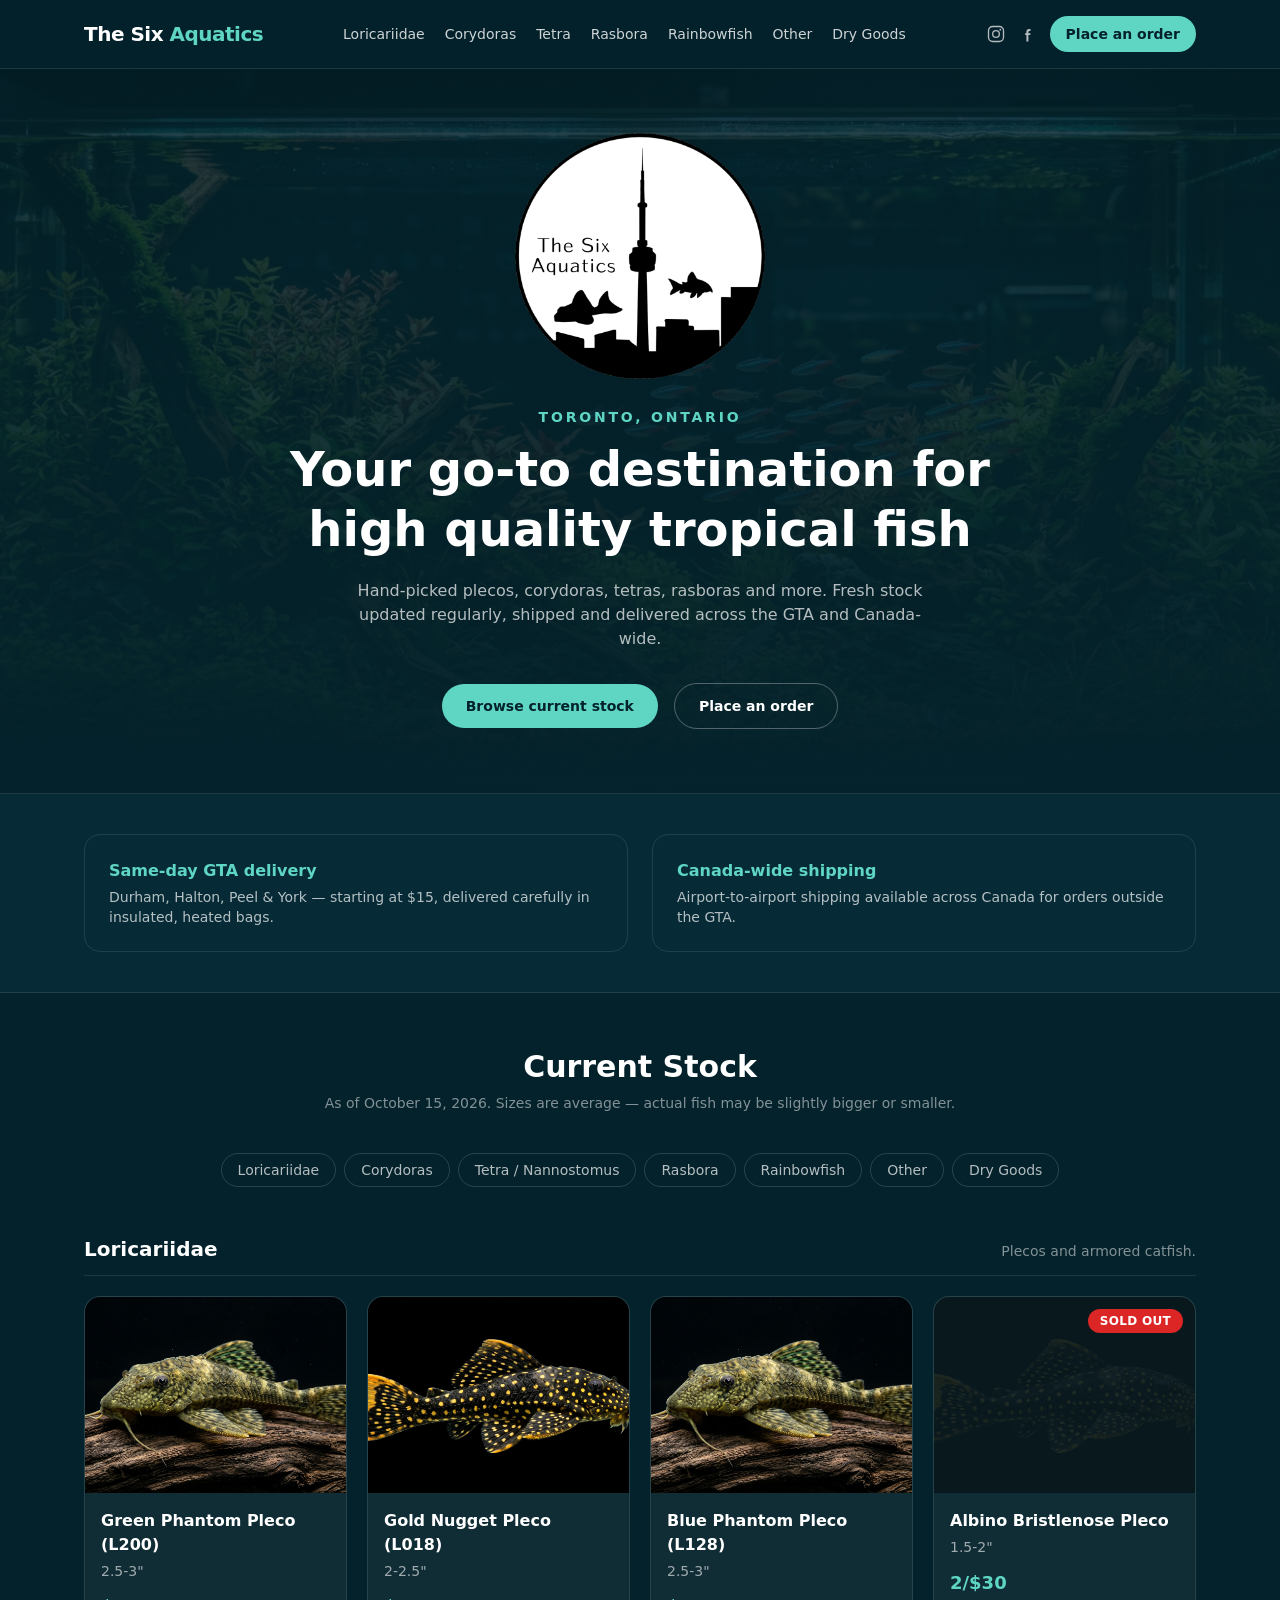
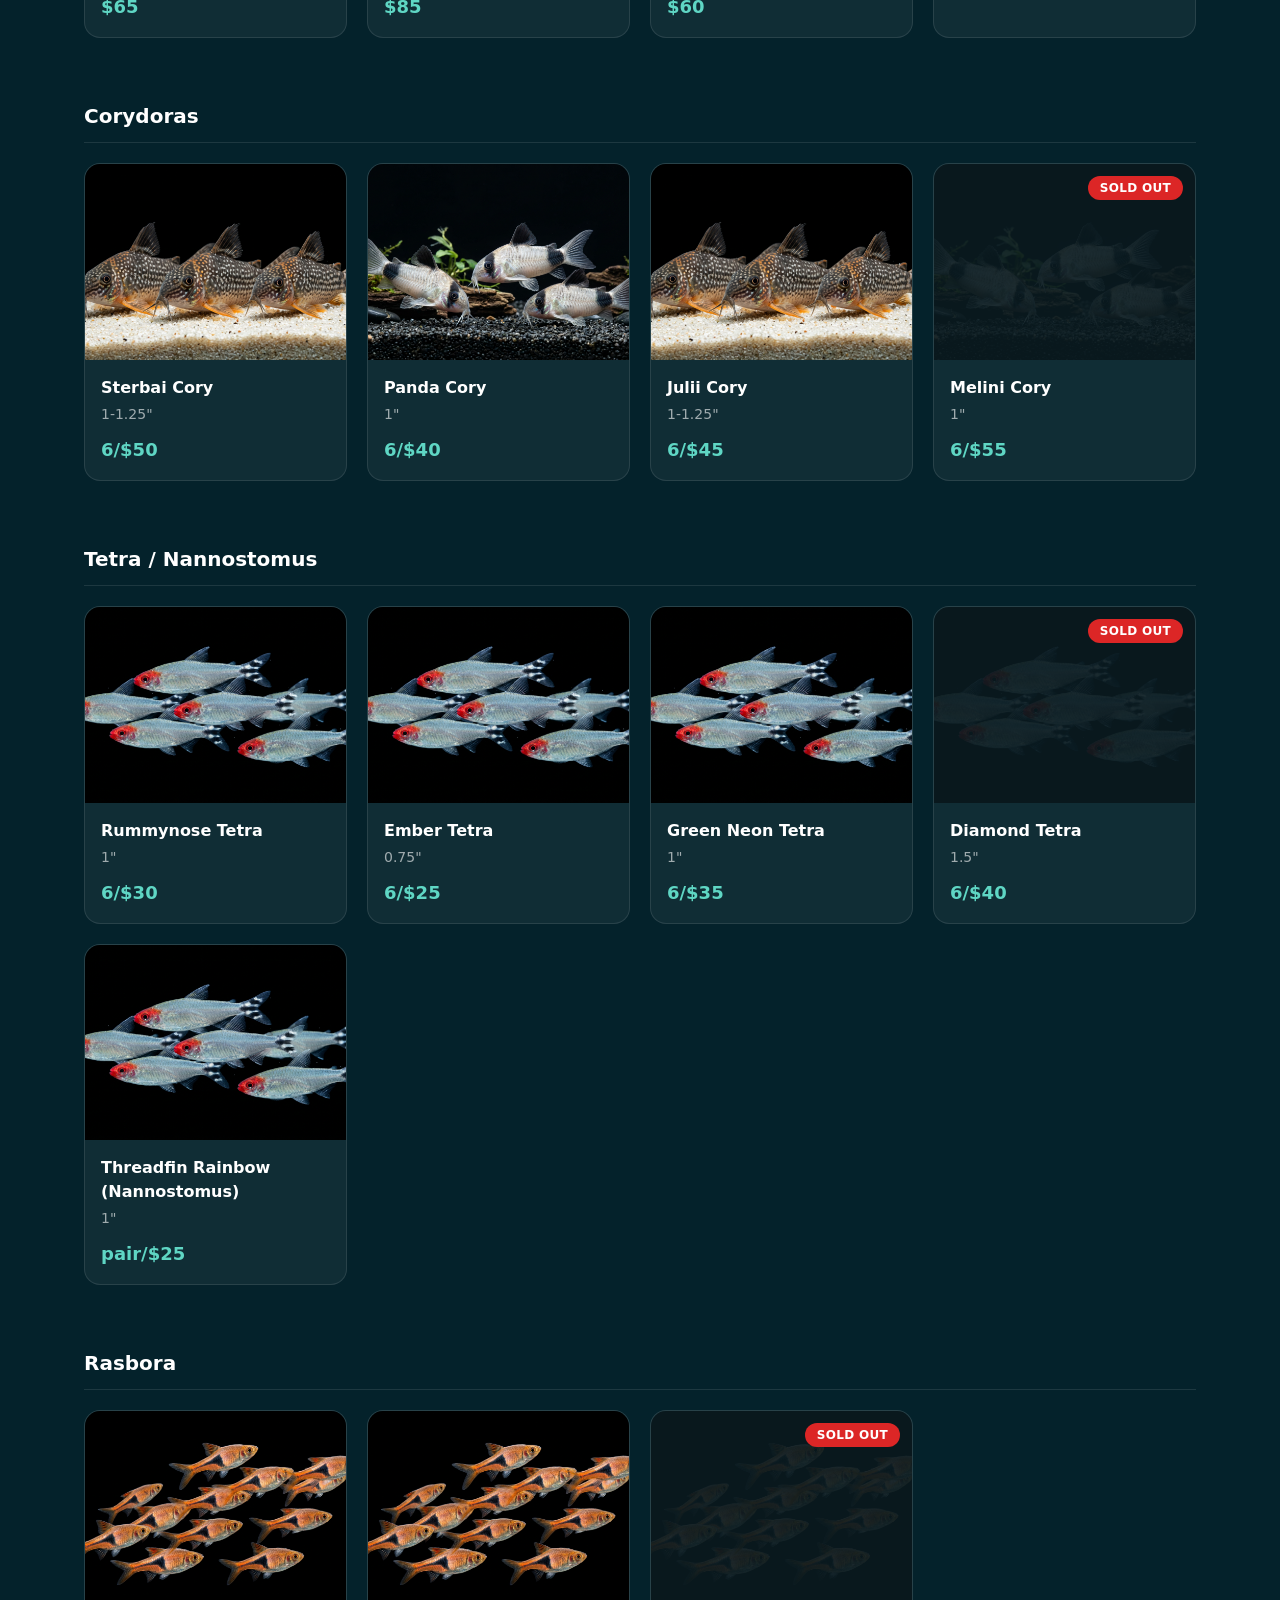
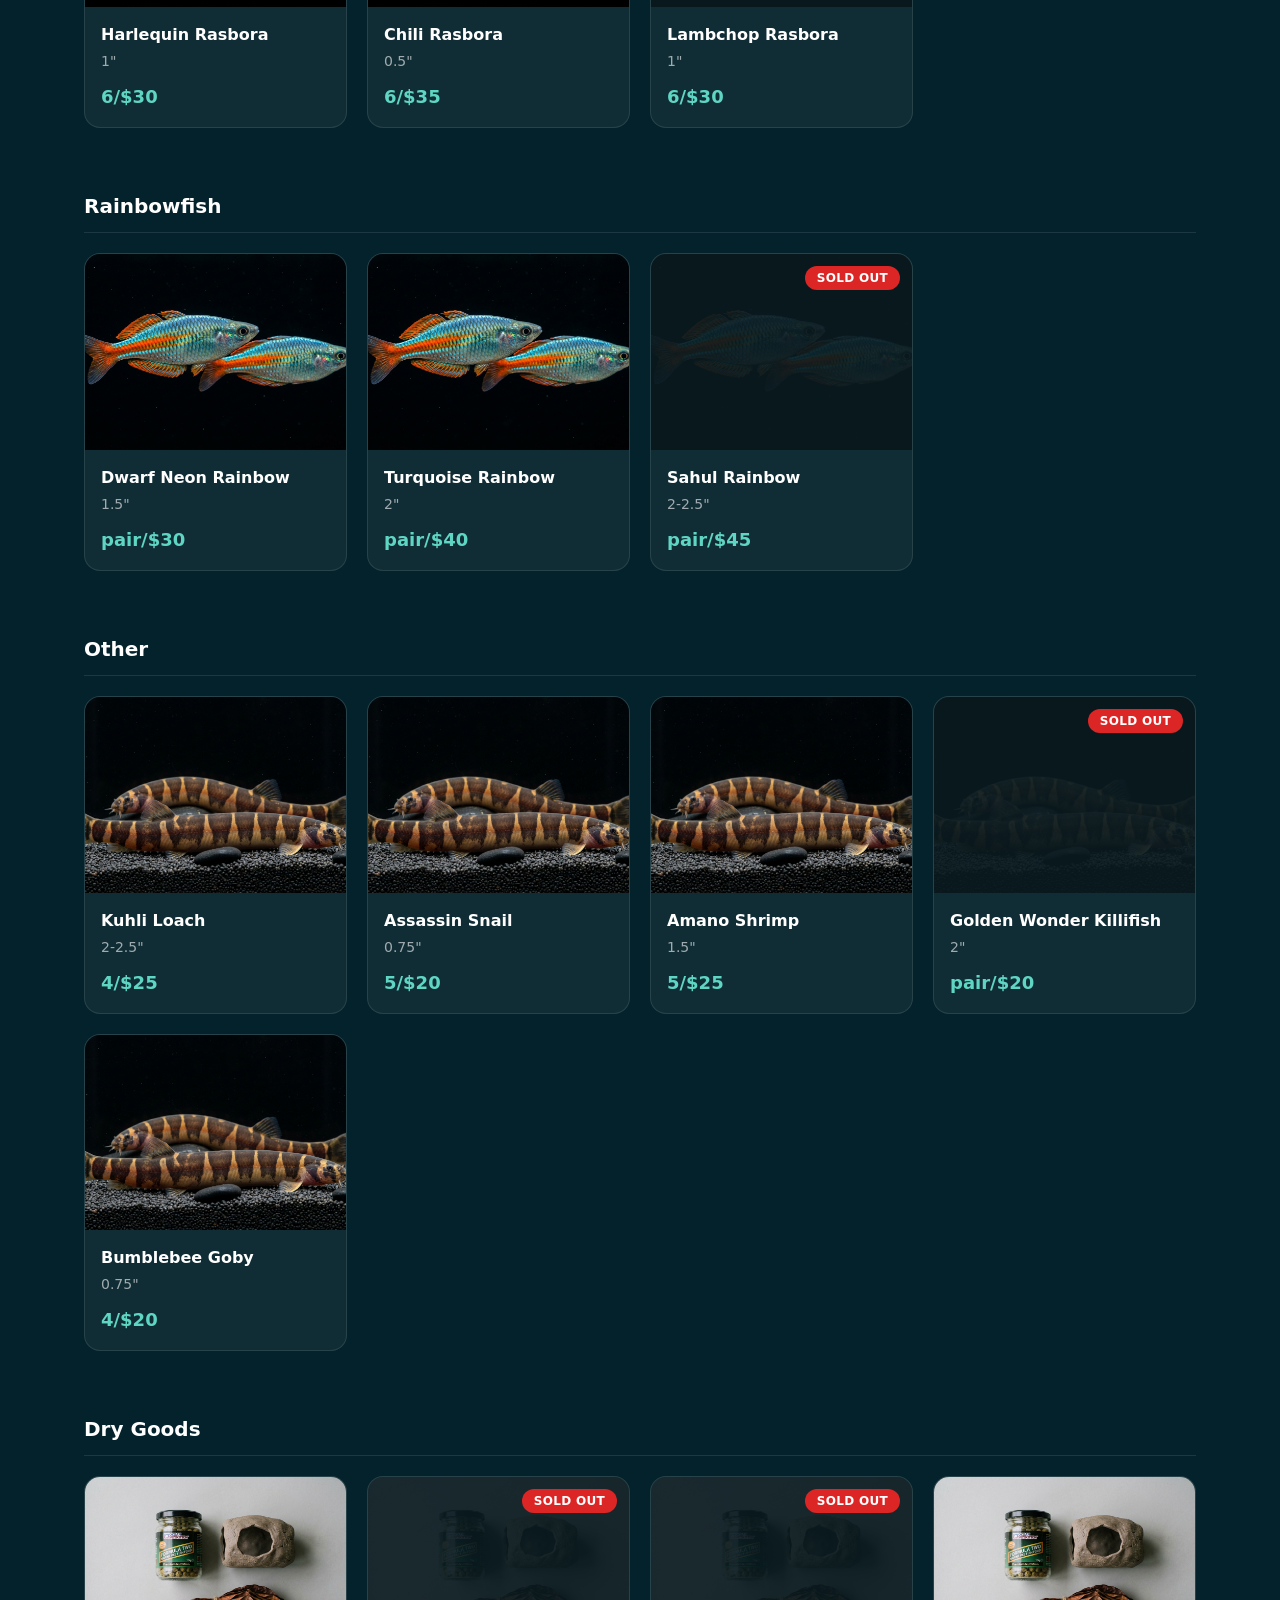
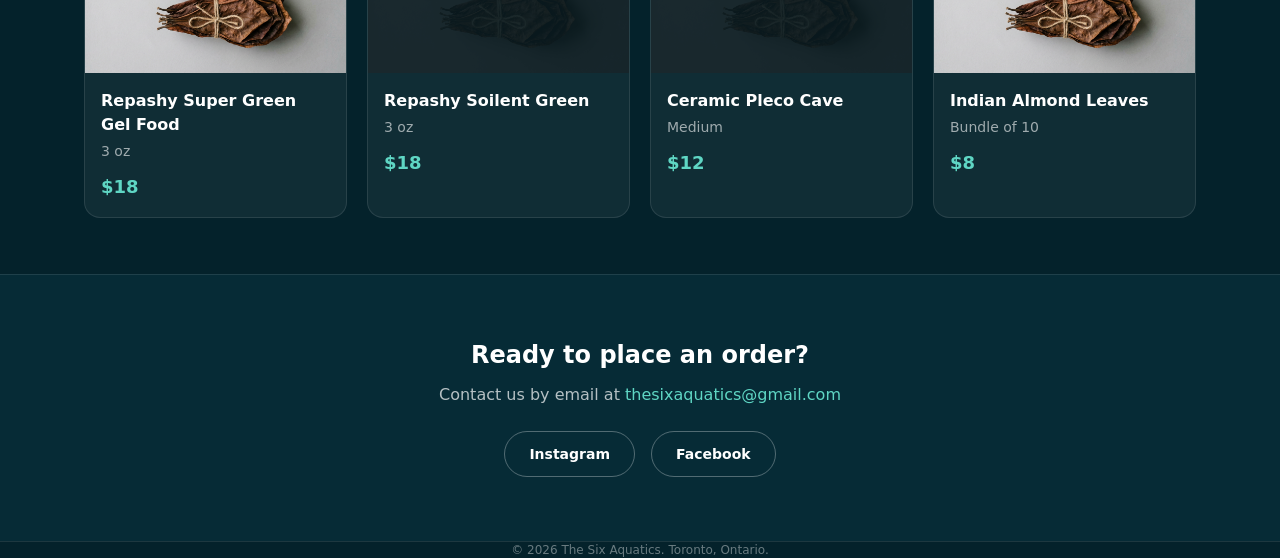
==== commit 08f1b905: "Add files via upload" ====
--- a/index.html
+++ b/index.html
@@ -8,6 +8,9 @@
 <meta property="og:title" content="The Six Aquatics">
 <meta property="og:description" content="Your go-to destination for high quality tropical fish, based in Toronto. Same-day GTA delivery and Canada-wide shipping.">
 <meta property="og:type" content="website">
+<link rel="icon" href="/favicon.ico" sizes="any">
+<link rel="icon" type="image/png" href="/favicon.png">
+<link rel="apple-touch-icon" href="/apple-touch-icon.png">
 <link rel="stylesheet" href="/site.css">
 </head>
 <body>
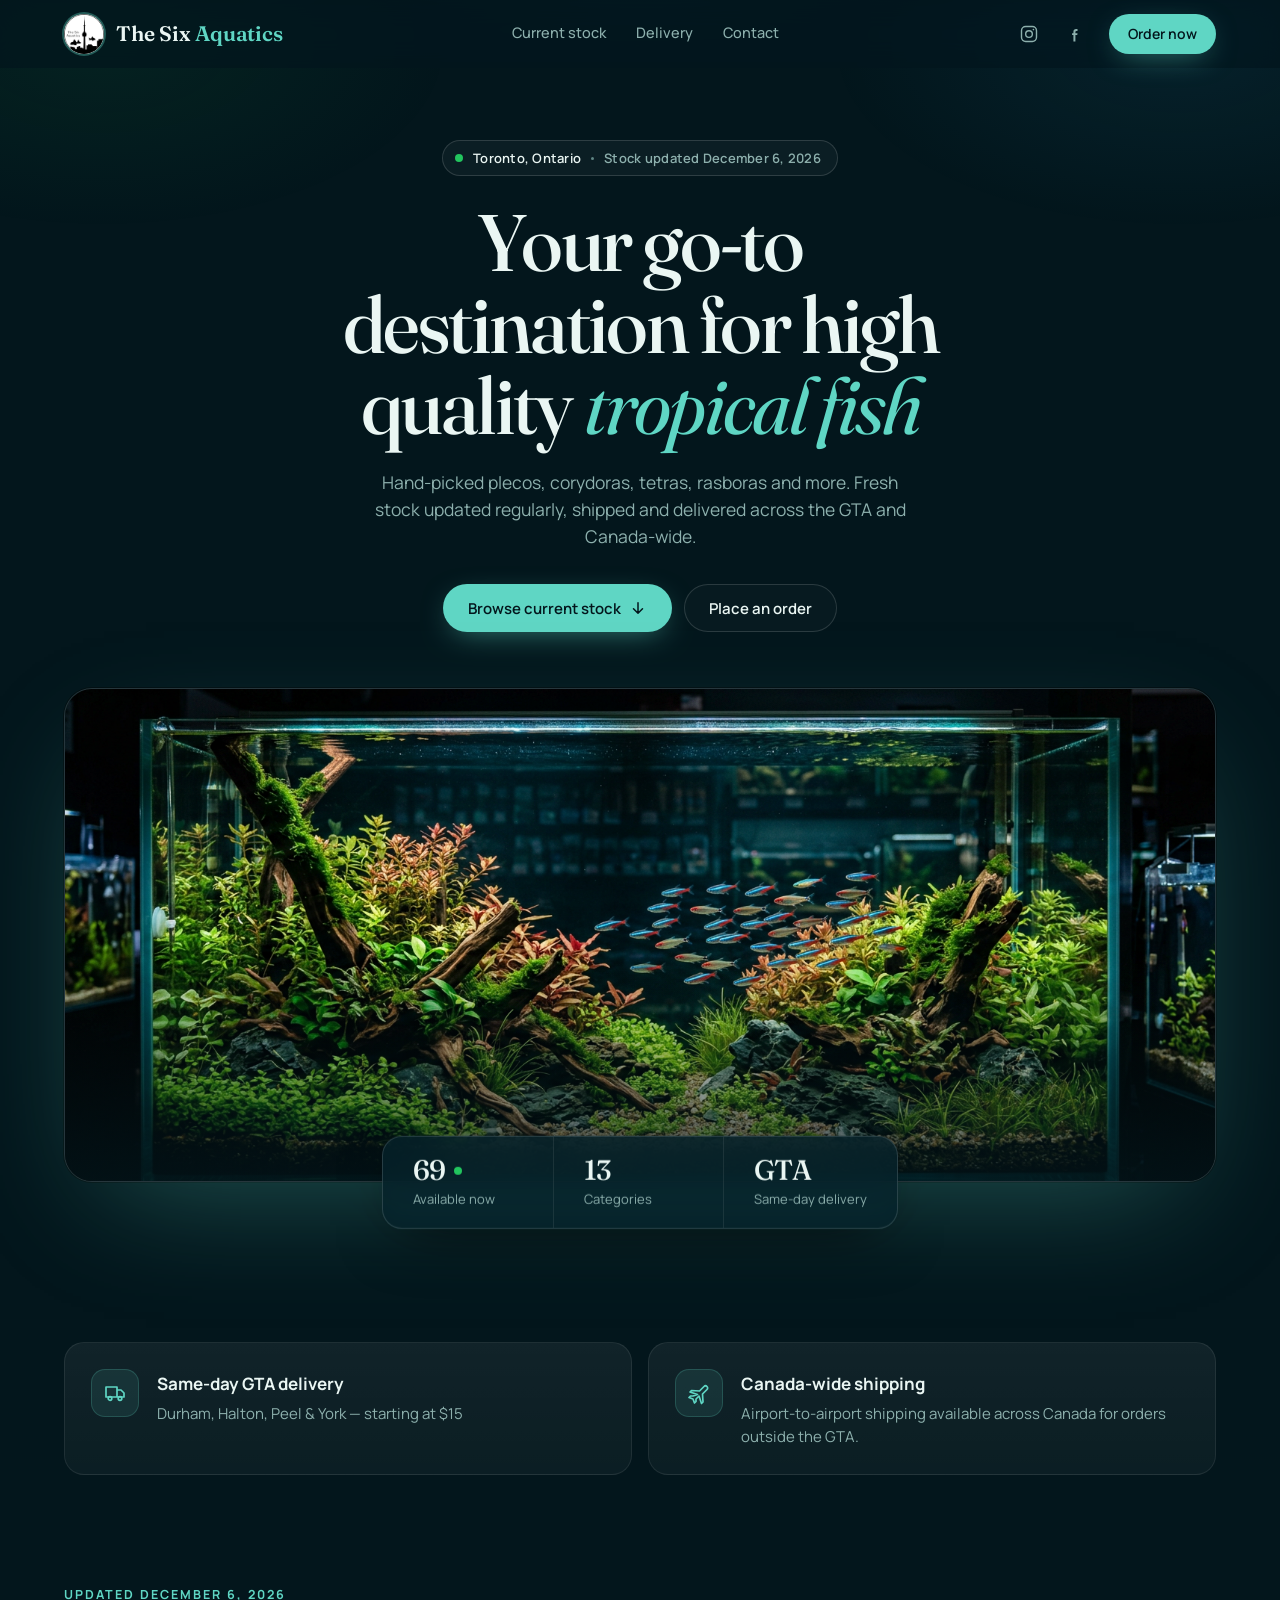
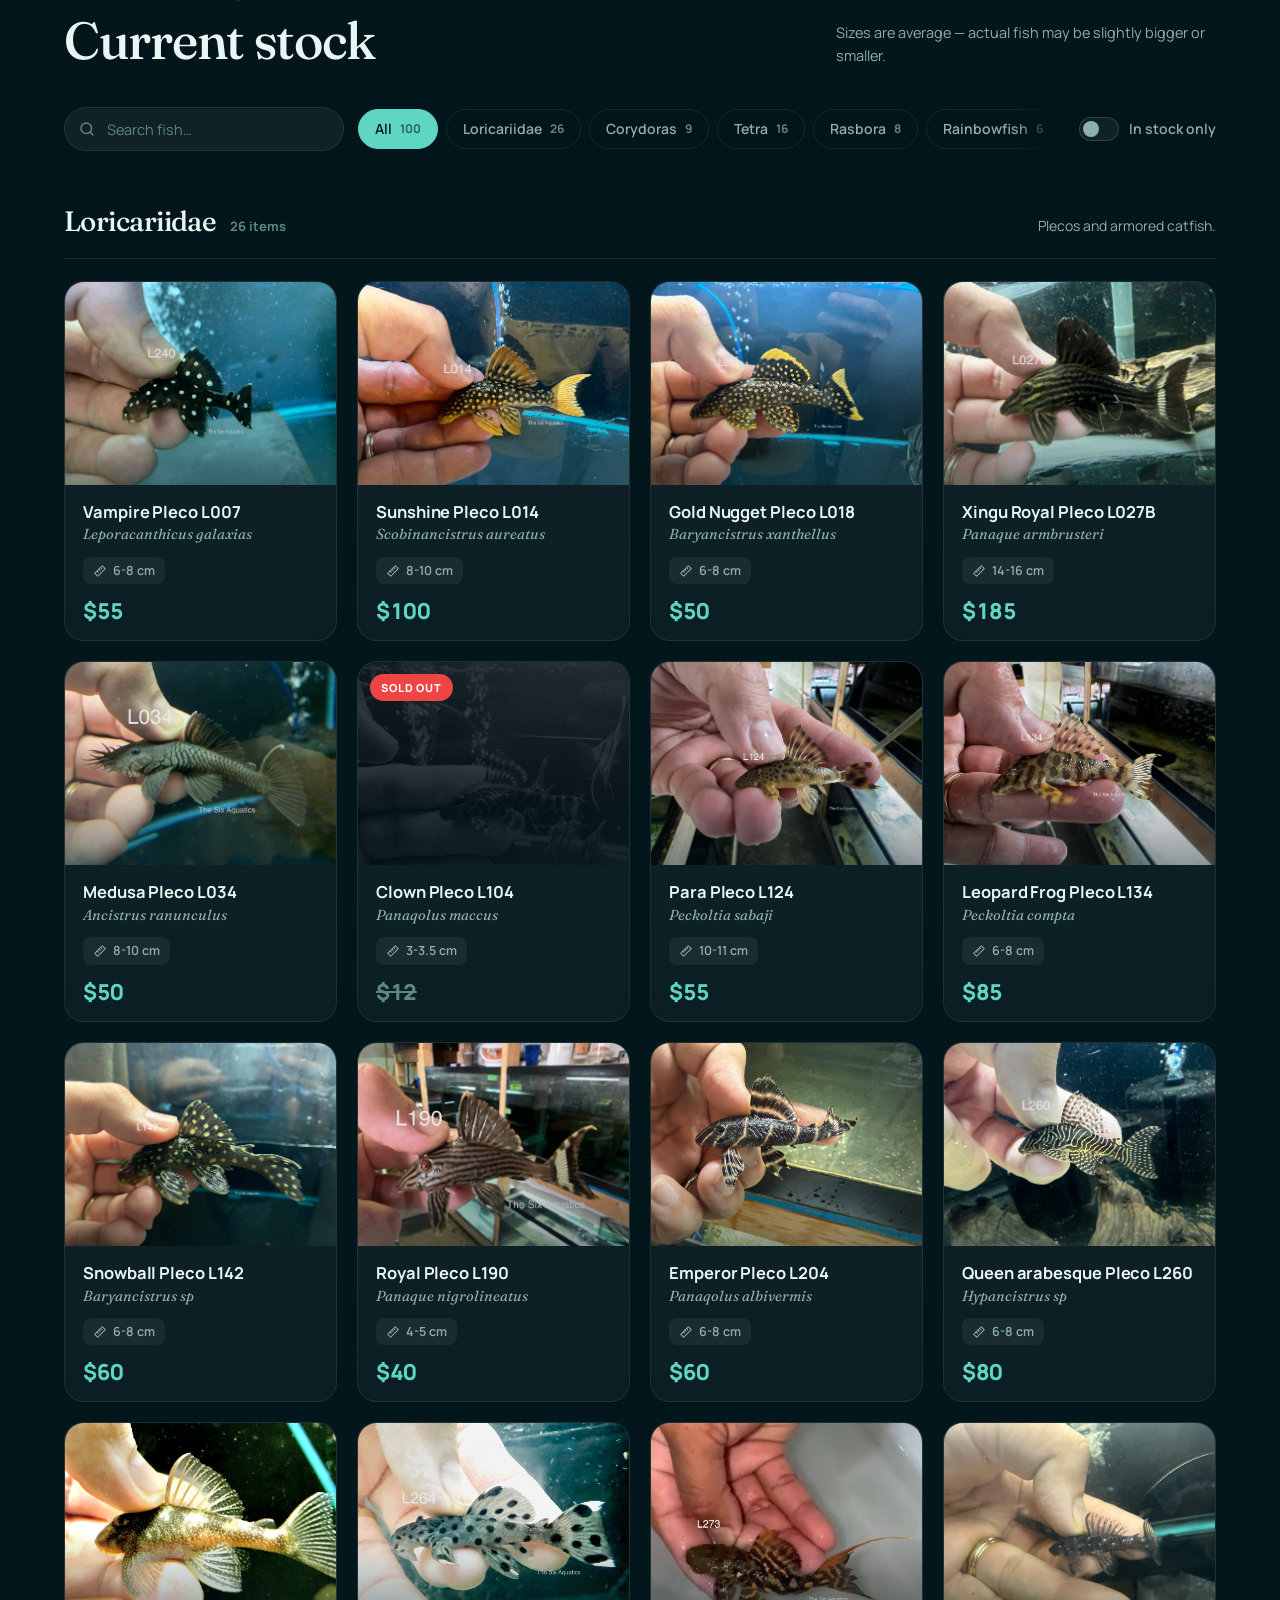
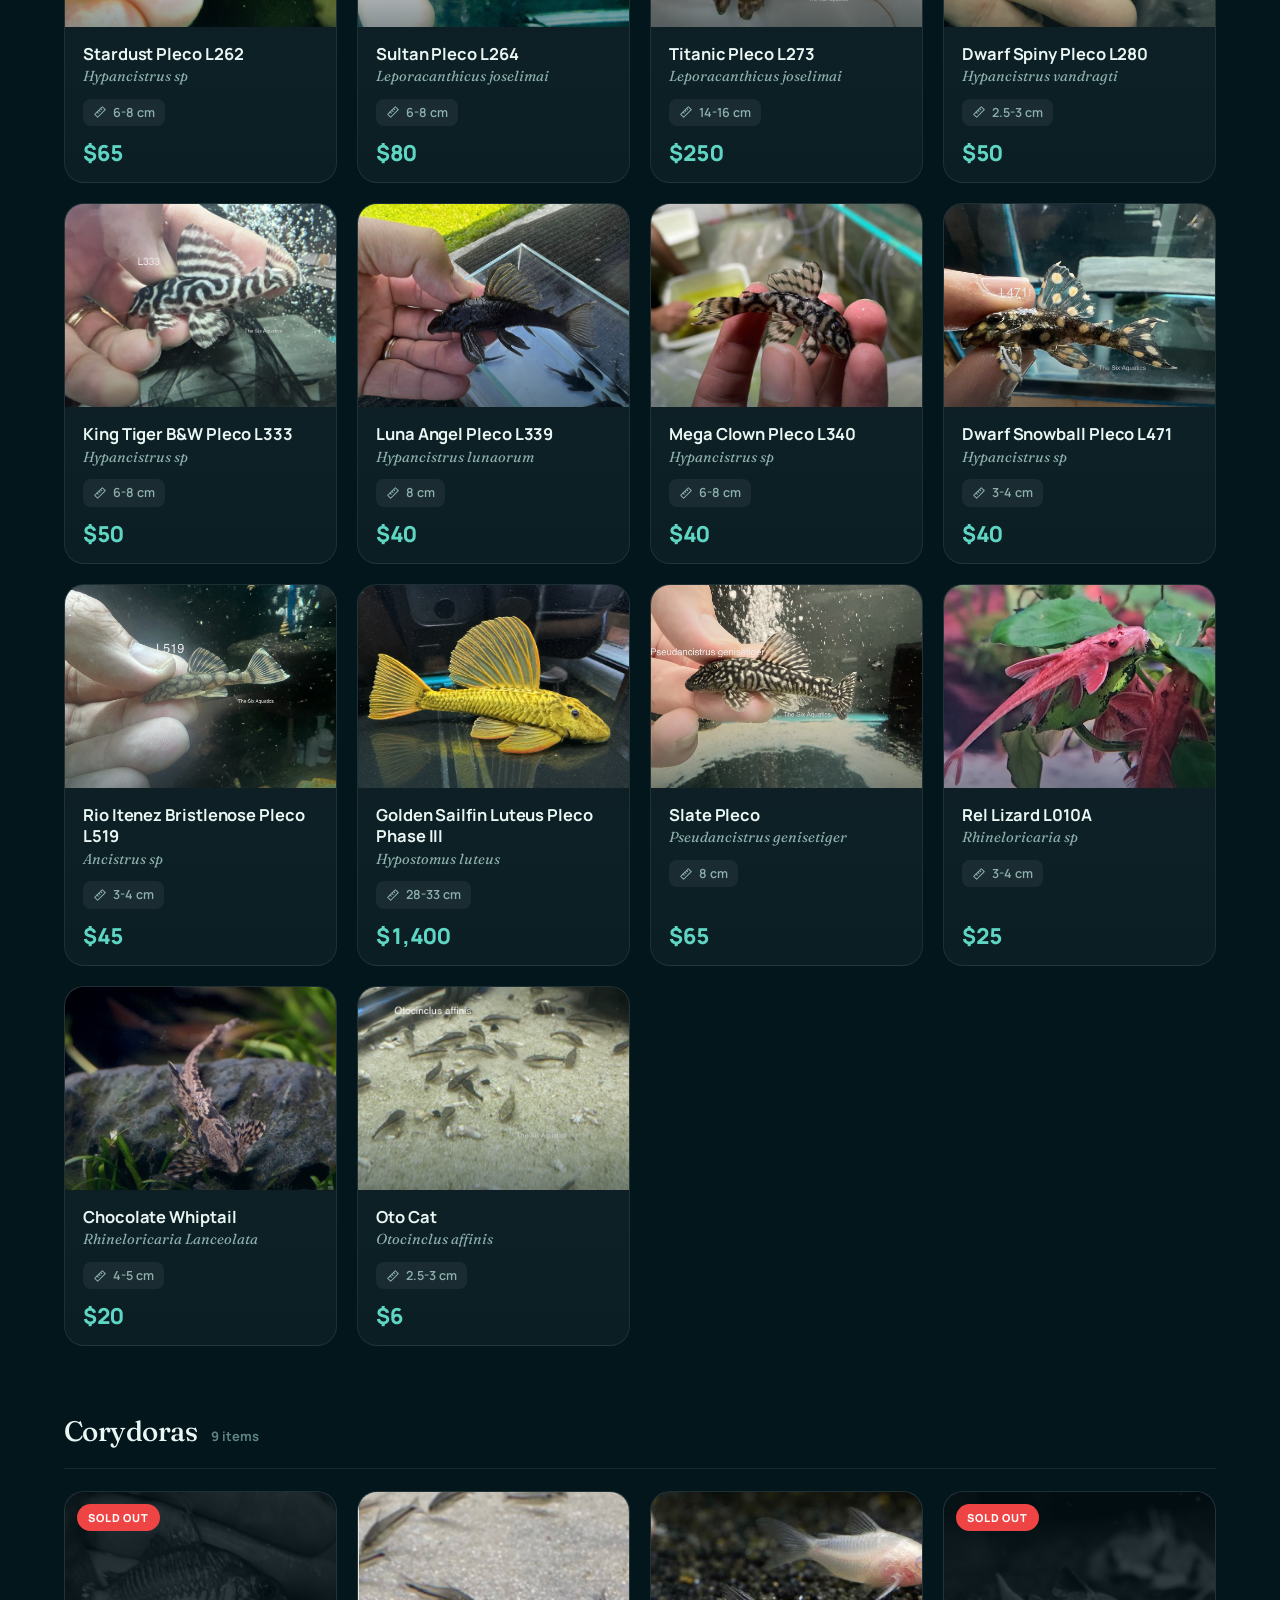
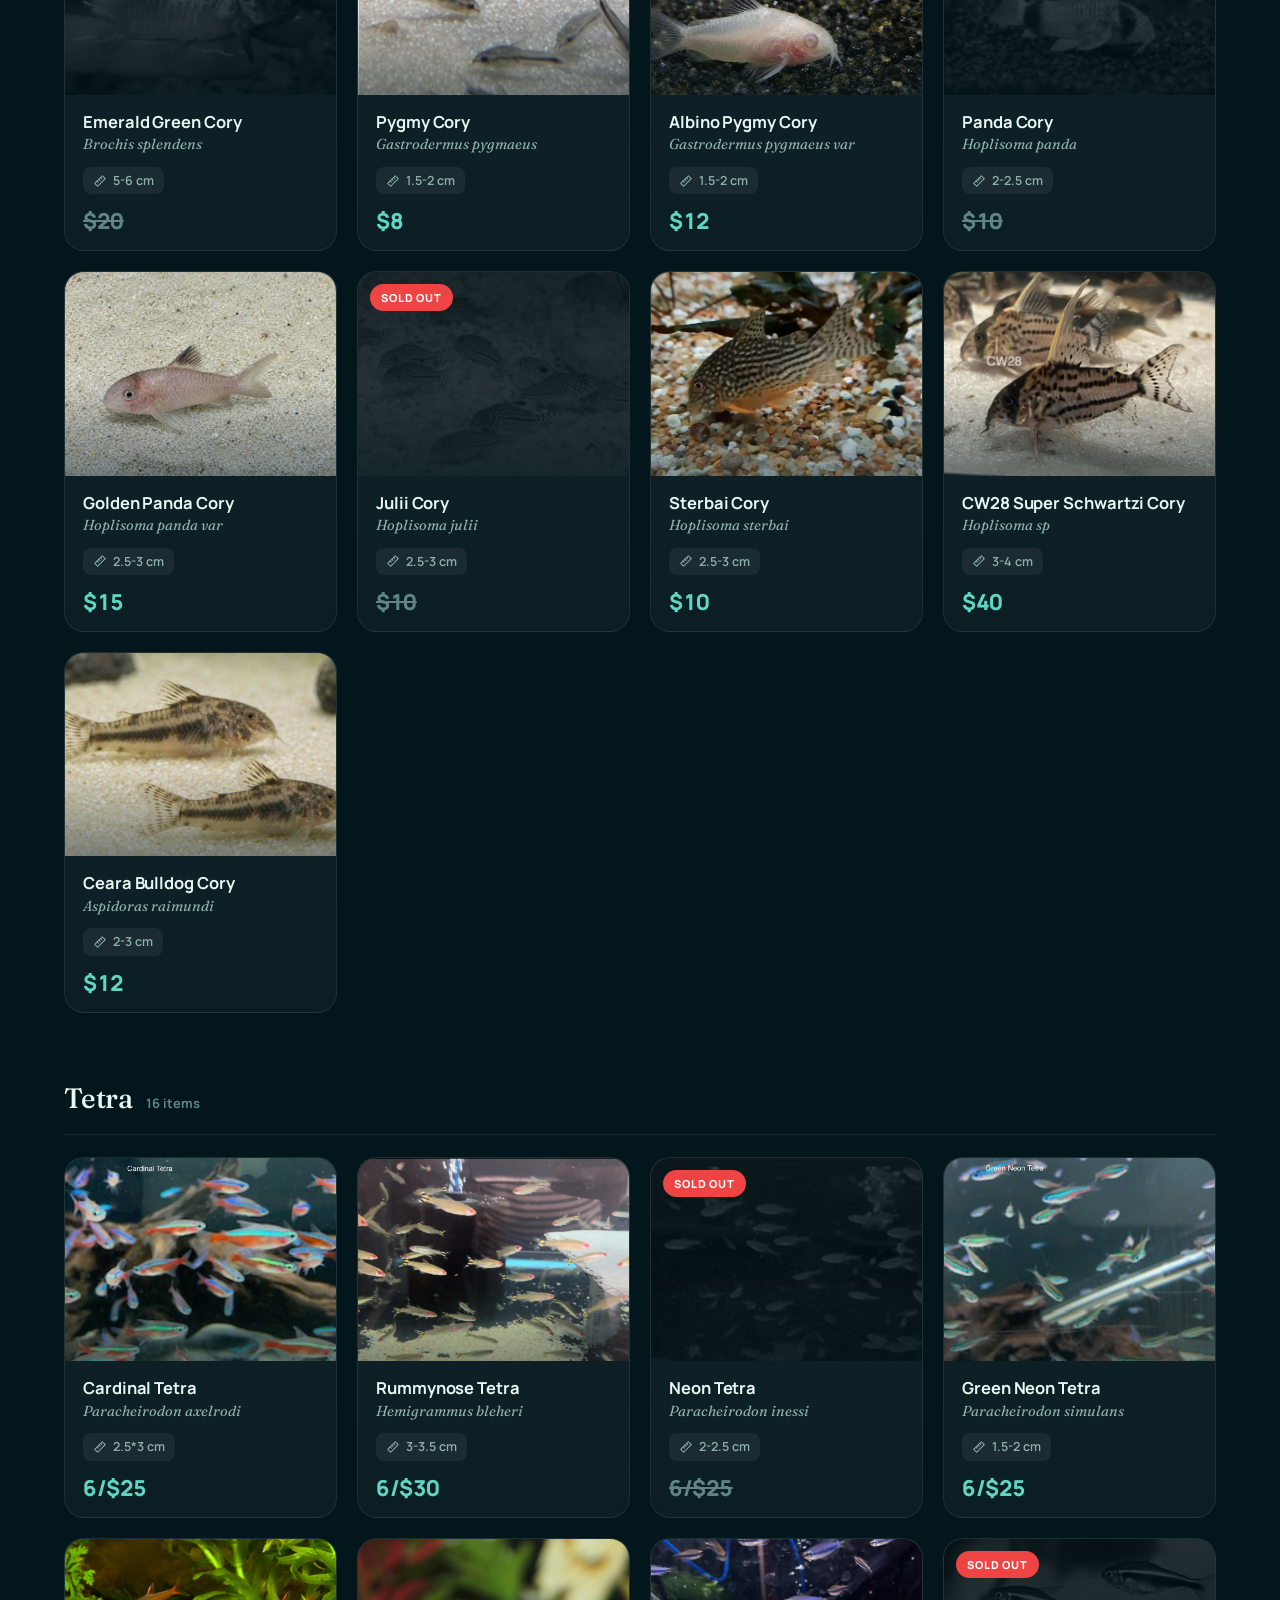
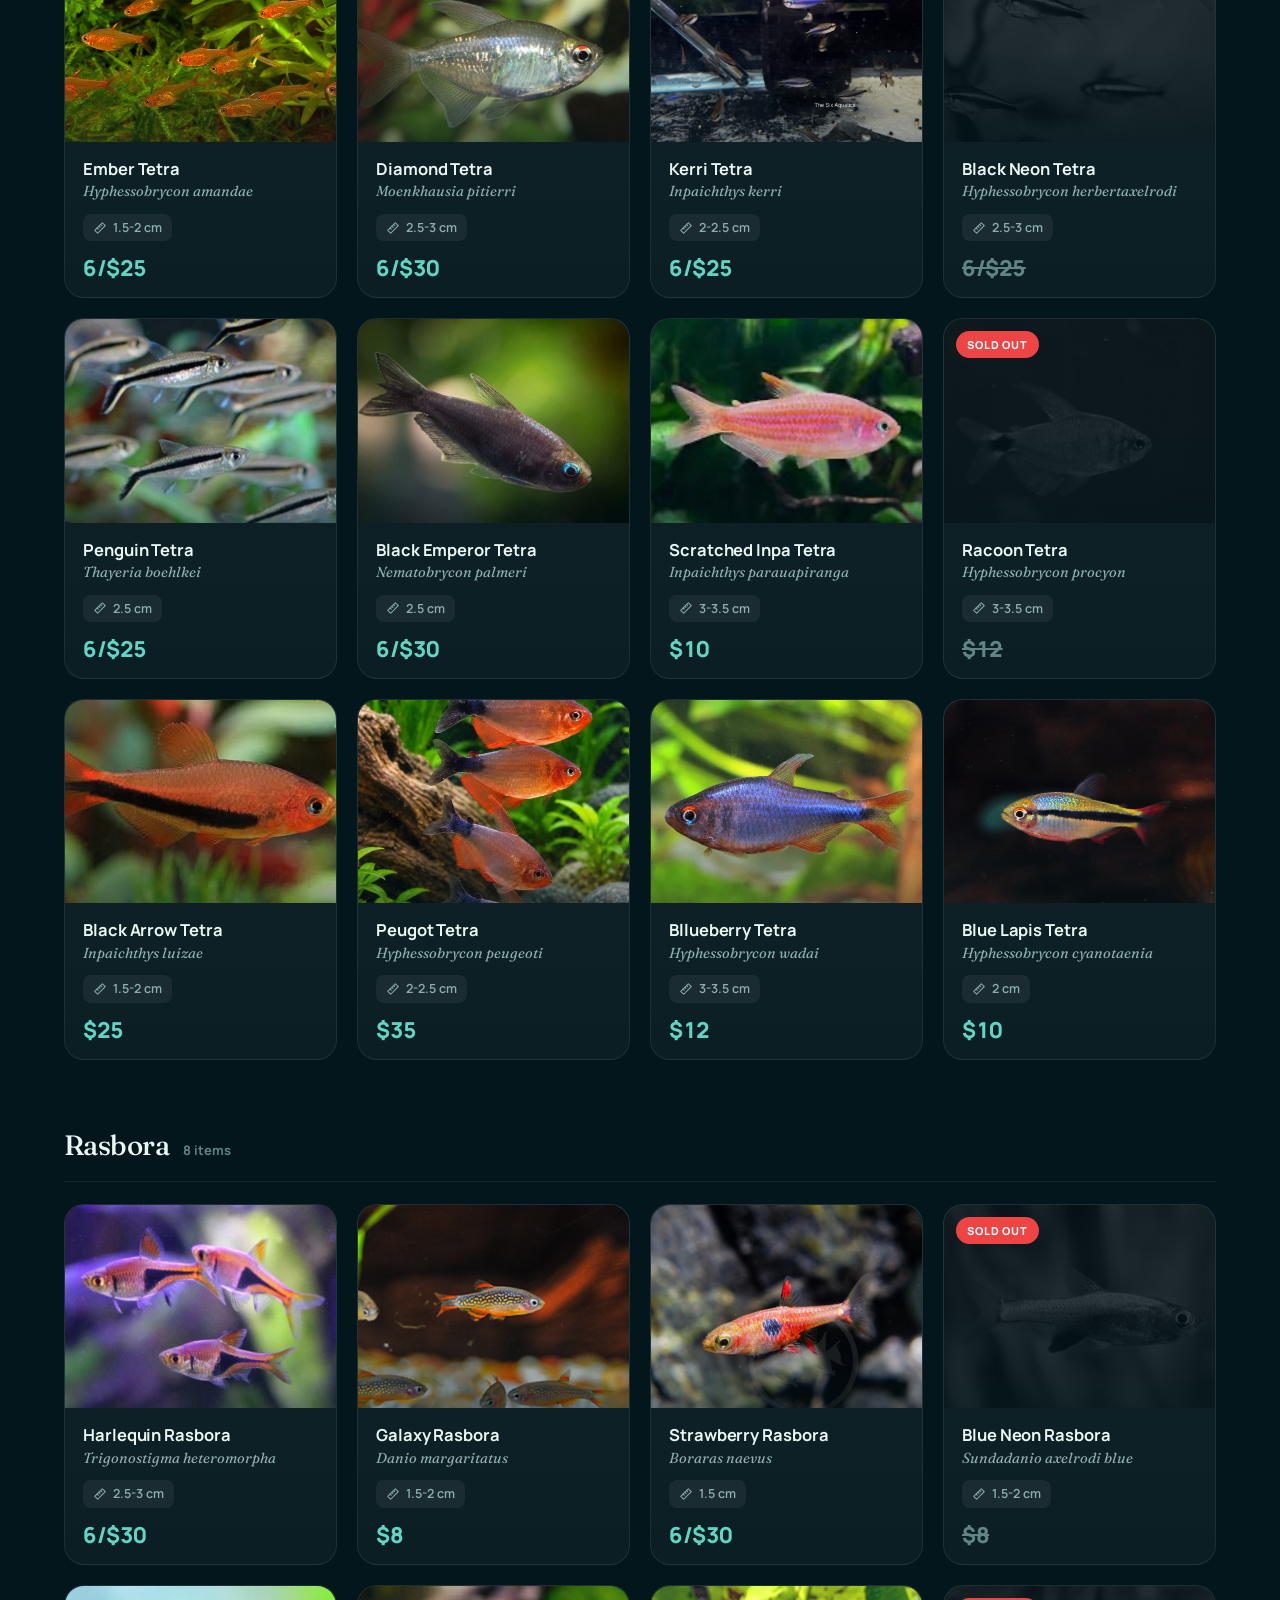
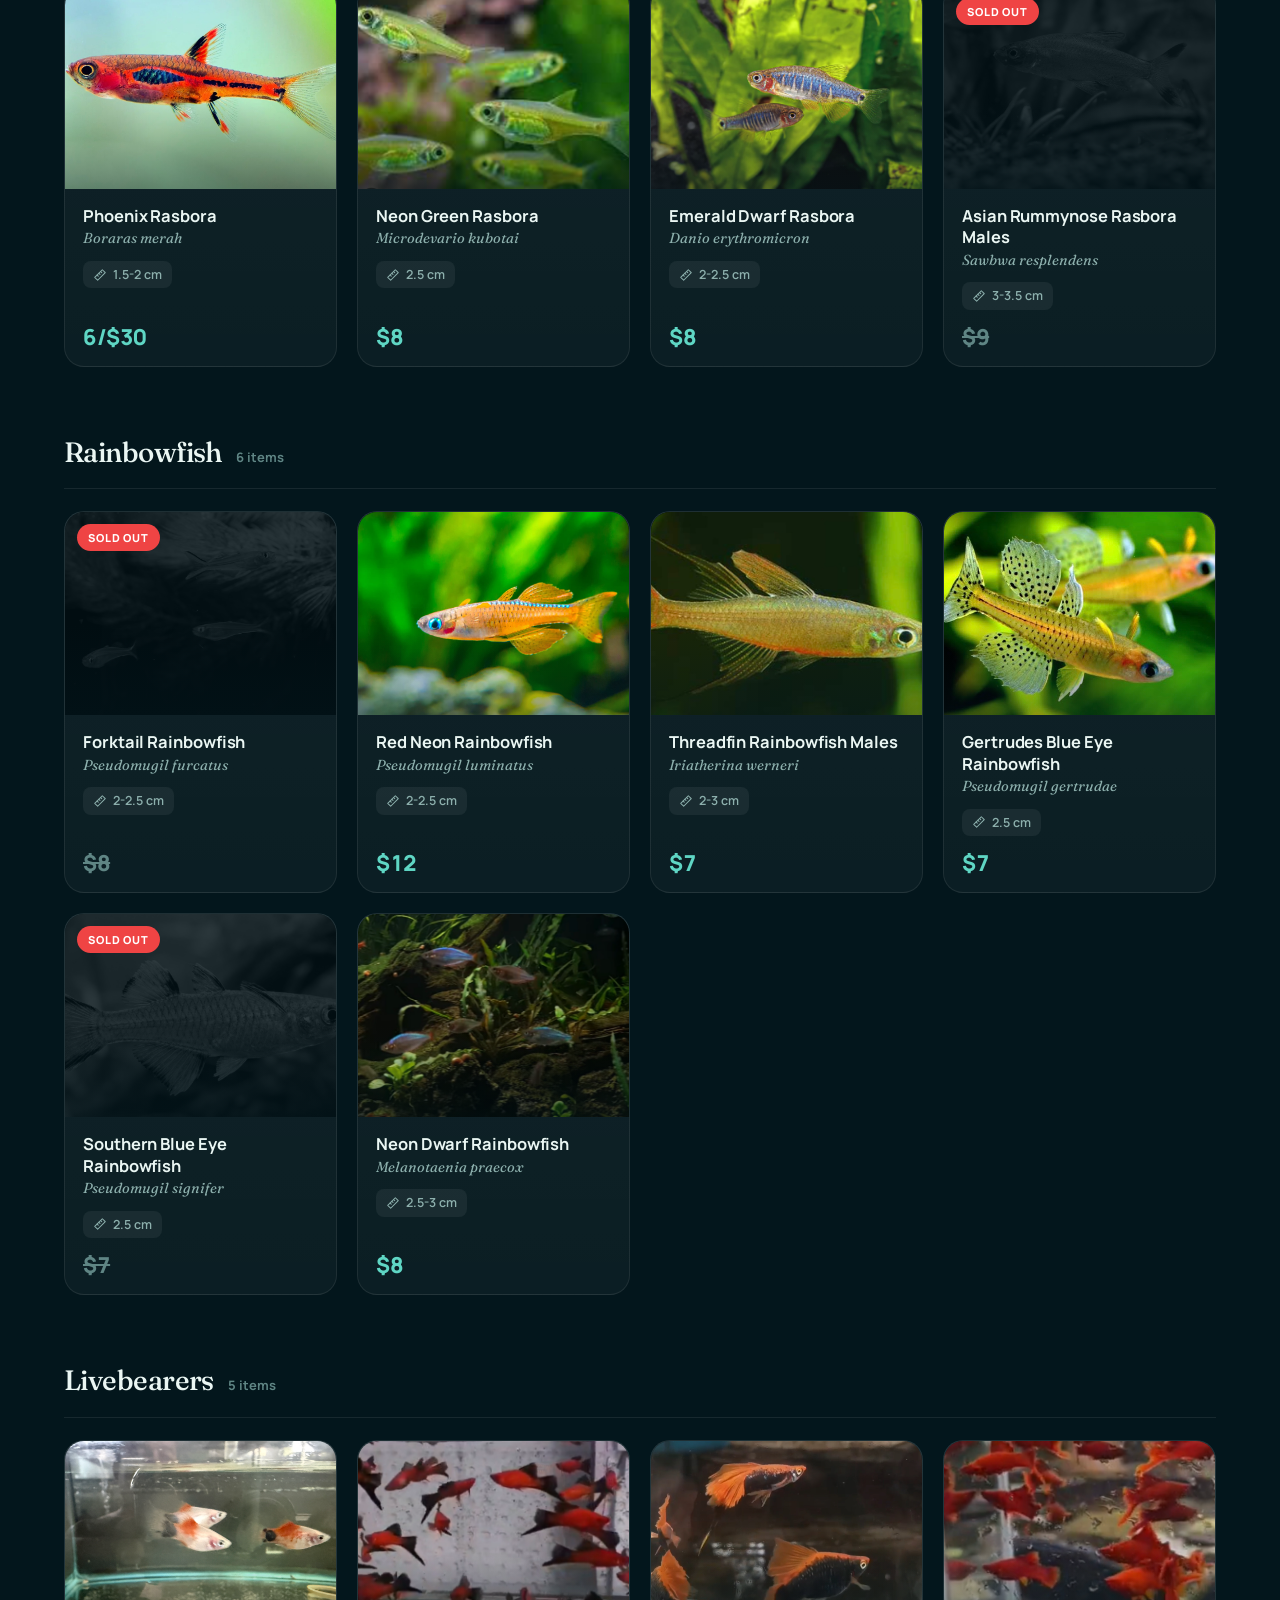
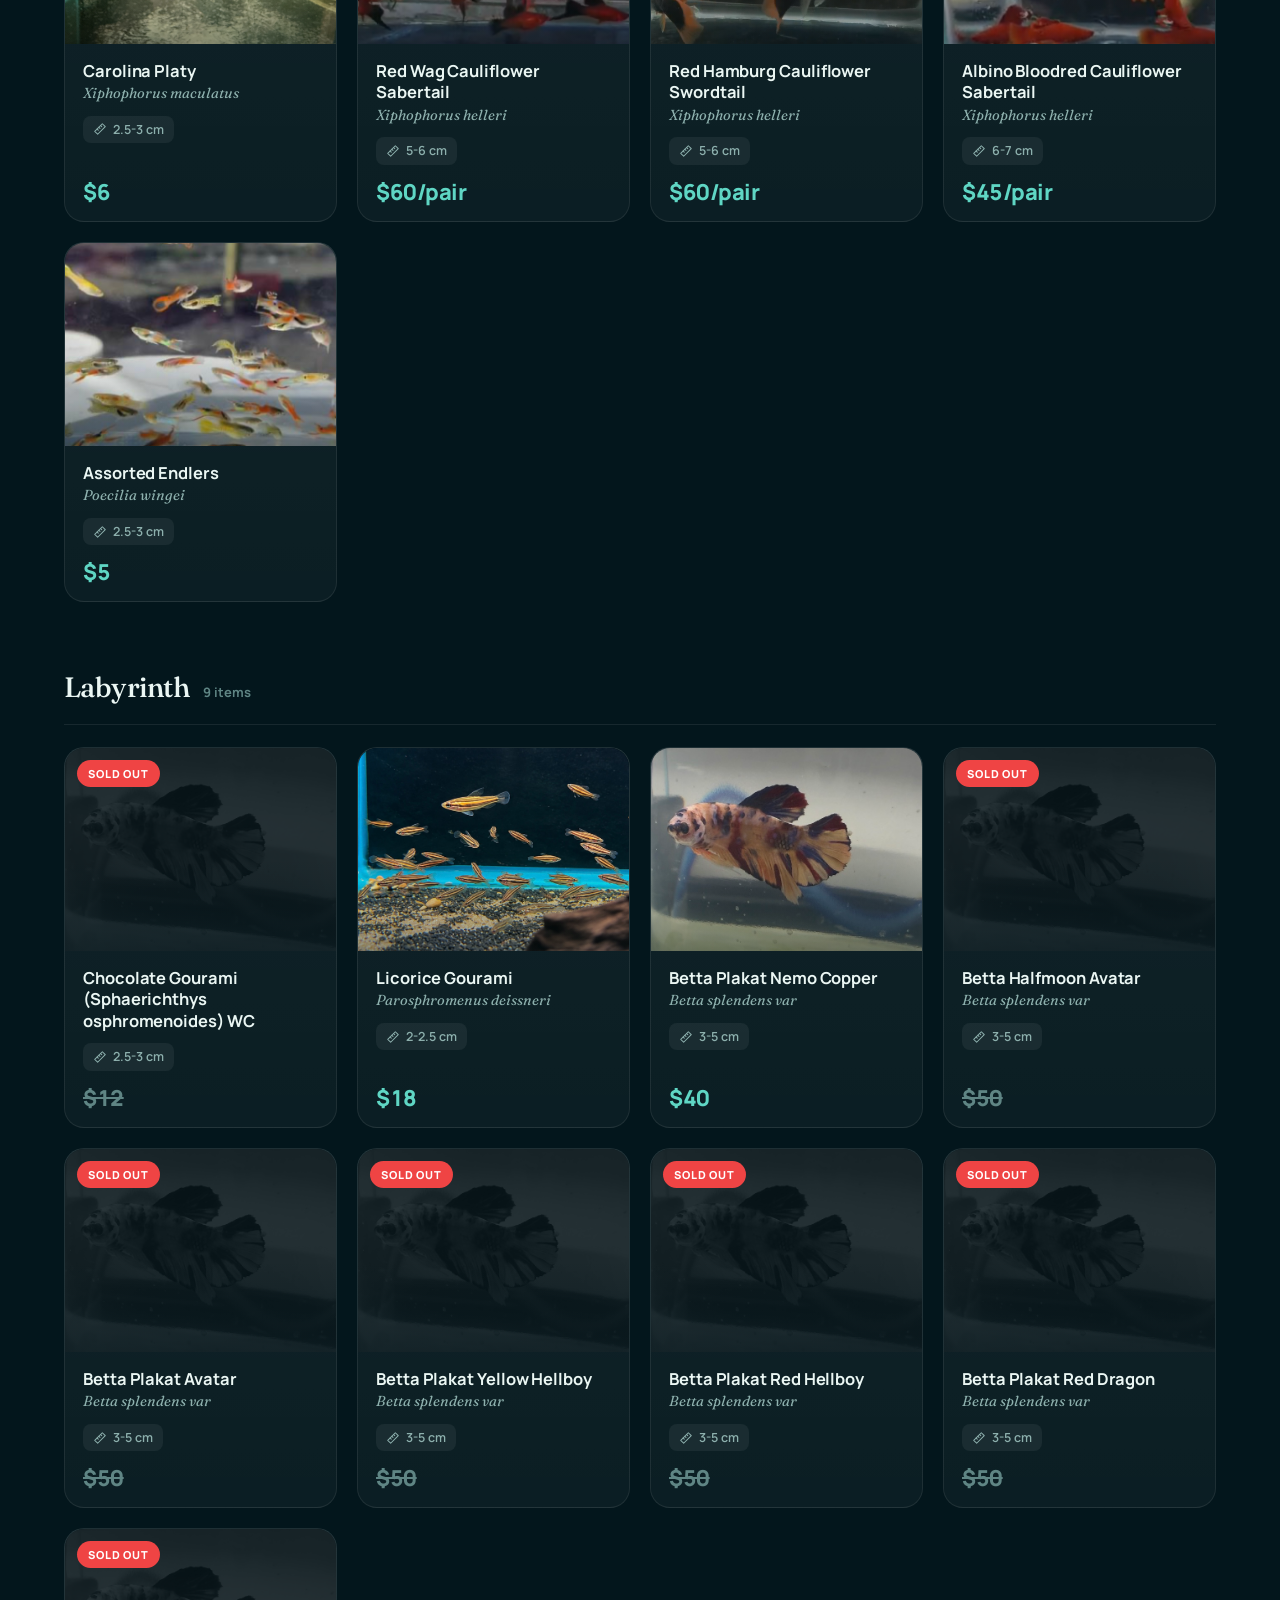
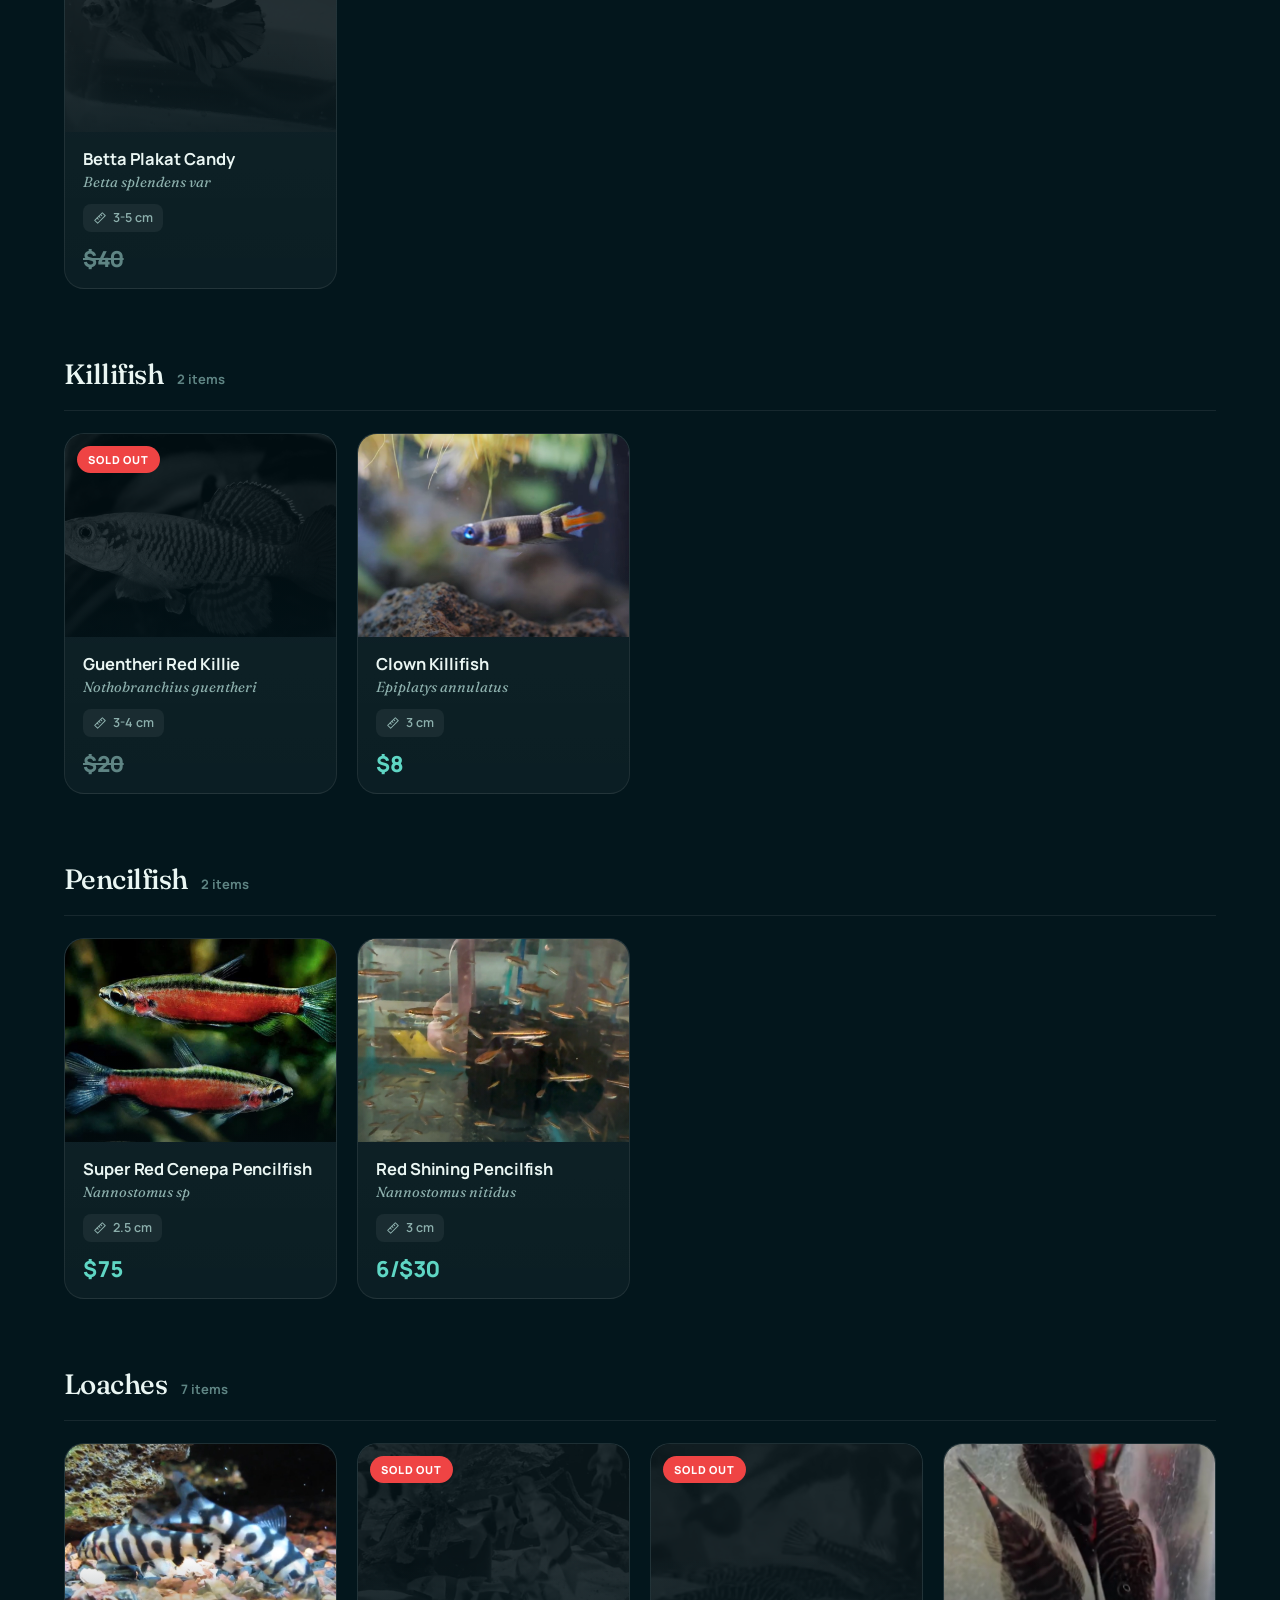
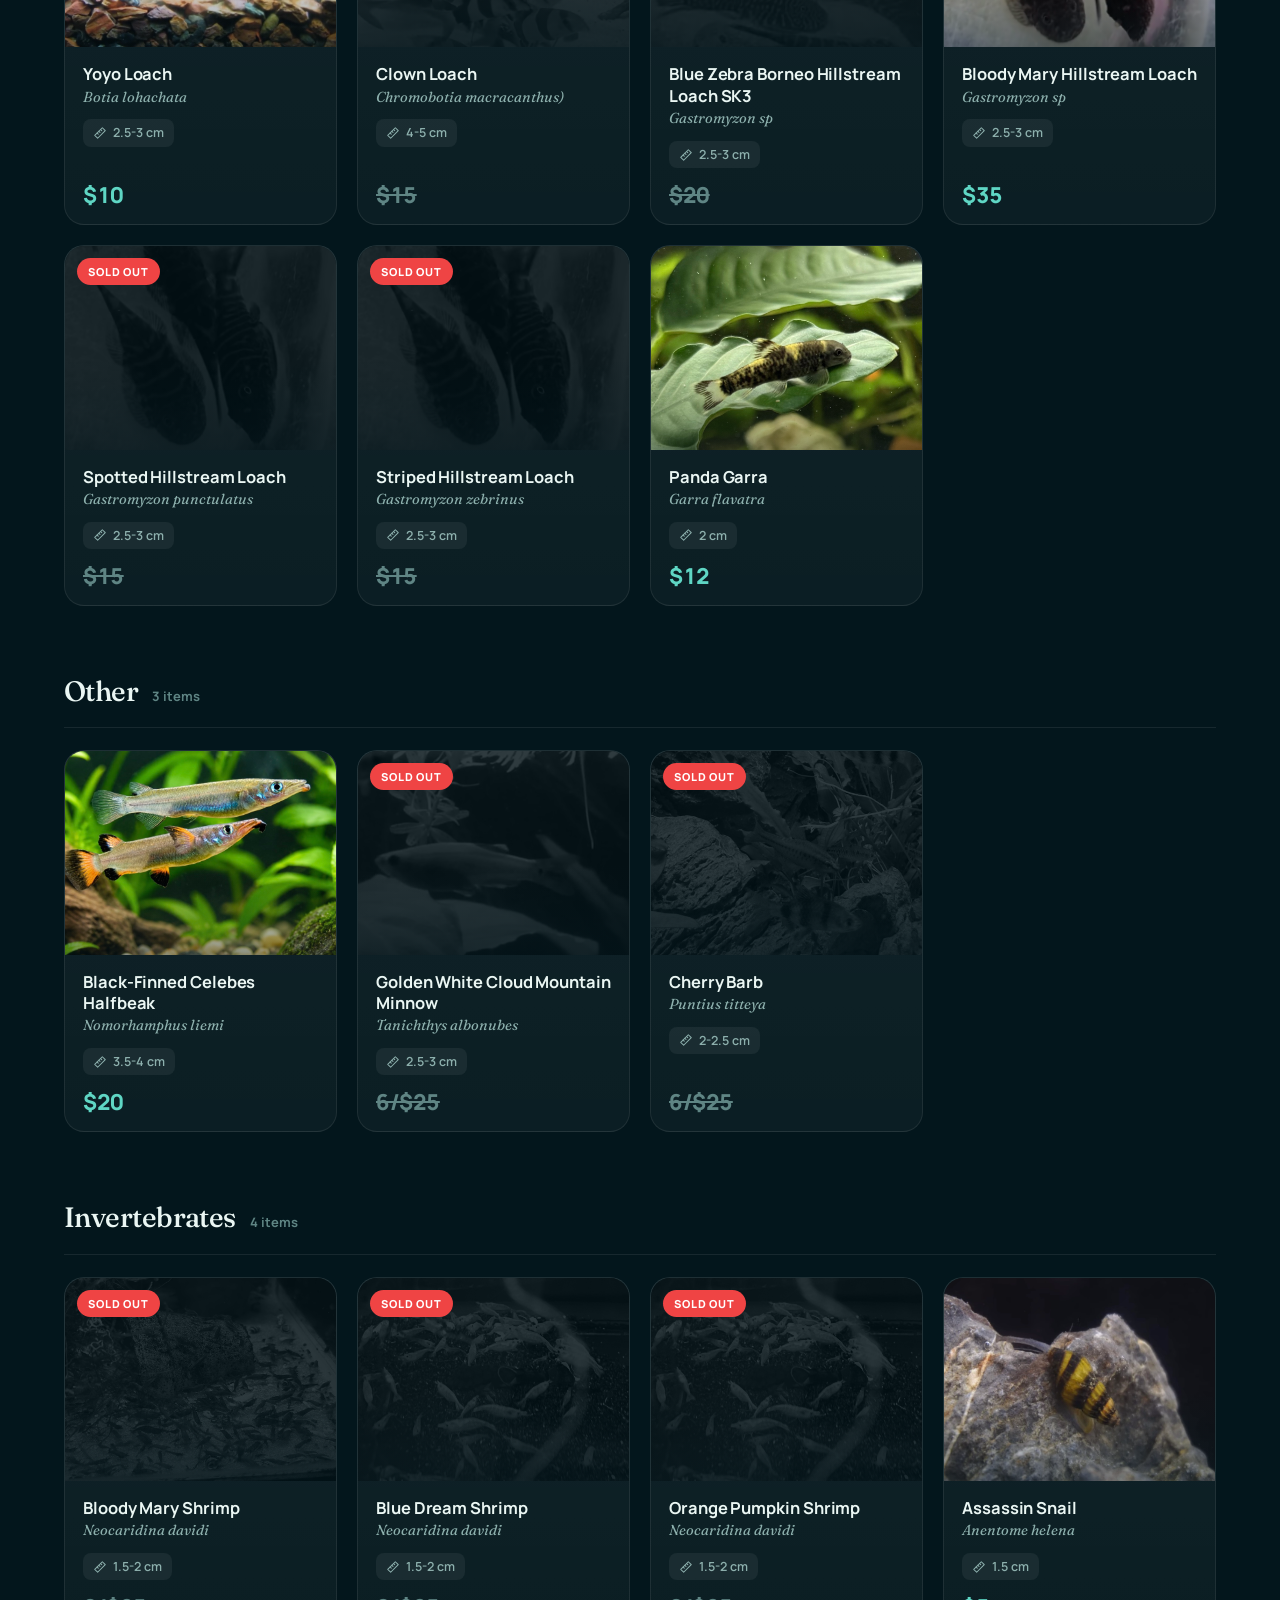
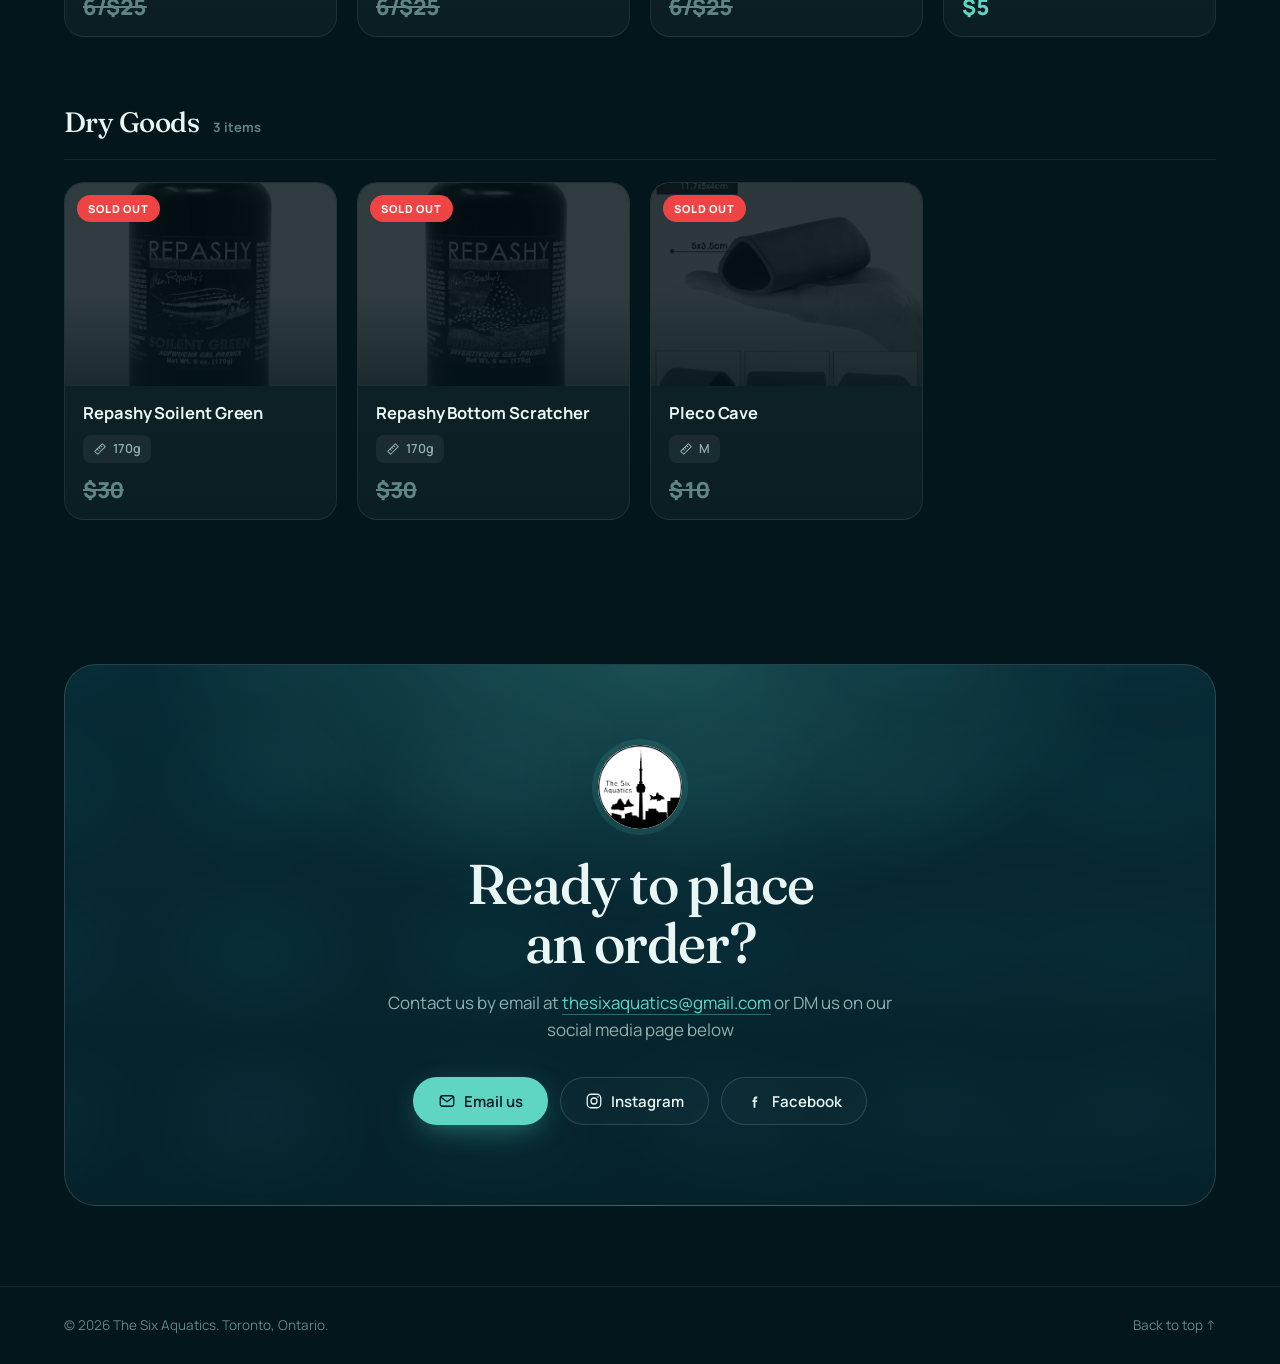
==== commit 8fc06657: "Add files via upload" ====
--- a/index.html
+++ b/index.html
@@ -8,13 +8,17 @@
 <meta property="og:title" content="The Six Aquatics">
 <meta property="og:description" content="Your go-to destination for high quality tropical fish, based in Toronto. Same-day GTA delivery and Canada-wide shipping.">
 <meta property="og:type" content="website">
+<meta name="theme-color" content="#03161c">
 <link rel="icon" href="/favicon.ico" sizes="any">
 <link rel="icon" type="image/png" href="/favicon.png">
 <link rel="apple-touch-icon" href="/apple-touch-icon.png">
+<link rel="preconnect" href="https://fonts.googleapis.com">
+<link rel="preconnect" href="https://fonts.gstatic.com" crossorigin>
+<link rel="stylesheet" href="https://fonts.googleapis.com/css2?family=Fraunces:ital,opsz,wght@0,9..144,400..700;1,9..144,400..600&family=Manrope:wght@400;500;600;700&display=swap">
 <link rel="stylesheet" href="/site.css">
 </head>
 <body>
-<div id="top" class="min-h-screen bg-[#04222b] text-white"><div id="app"></div></div>
+<div id="top"><div id="app"></div></div>
 <noscript>Please enable JavaScript to view this page.</noscript>
 <script src="/app.js"></script>
 </body>
--- a/site.css
+++ b/site.css
@@ -1 +1,352 @@
-@layer properties{@supports (((-webkit-hyphens:none)) and (not (margin-trim:inline))) or ((-moz-orient:inline) and (not (color:rgb(from red r g b)))){*,:before,:after,::backdrop{--tw-rotate-x:initial;--tw-rotate-y:initial;--tw-rotate-z:initial;--tw-skew-x:initial;--tw-skew-y:initial;--tw-border-style:solid;--tw-gradient-position:initial;--tw-gradient-from:#0000;--tw-gradient-via:#0000;--tw-gradient-to:#0000;--tw-gradient-stops:initial;--tw-gradient-via-stops:initial;--tw-gradient-from-position:0%;--tw-gradient-via-position:50%;--tw-gradient-to-position:100%;--tw-leading:initial;--tw-font-weight:initial;--tw-tracking:initial;--tw-blur:initial;--tw-brightness:initial;--tw-contrast:initial;--tw-grayscale:initial;--tw-hue-rotate:initial;--tw-invert:initial;--tw-opacity:initial;--tw-saturate:initial;--tw-sepia:initial;--tw-drop-shadow:initial;--tw-drop-shadow-color:initial;--tw-drop-shadow-alpha:100%;--tw-drop-shadow-size:initial;--tw-backdrop-blur:initial;--tw-backdrop-brightness:initial;--tw-backdrop-contrast:initial;--tw-backdrop-grayscale:initial;--tw-backdrop-hue-rotate:initial;--tw-backdrop-invert:initial;--tw-backdrop-opacity:initial;--tw-backdrop-saturate:initial;--tw-backdrop-sepia:initial;--tw-duration:initial;--tw-scale-x:1;--tw-scale-y:1;--tw-scale-z:1}}}@layer theme{:root,:host{--font-sans:ui-sans-serif, system-ui, sans-serif, "Apple Color Emoji", "Segoe UI Emoji", "Segoe UI Symbol", "Noto Color Emoji";--font-mono:ui-monospace, SFMono-Regular, Menlo, Monaco, Consolas, "Liberation Mono", "Courier New", monospace;--color-blue-600:oklch(54.6% .245 262.881);--color-gray-600:oklch(44.6% .03 256.802);--color-black:#000;--color-white:#fff;--spacing:.25rem;--container-xl:36rem;--container-2xl:42rem;--container-3xl:48rem;--container-6xl:72rem;--text-xs:.75rem;--text-xs--line-height:calc(1 / .75);--text-sm:.875rem;--text-sm--line-height:calc(1.25 / .875);--text-lg:1.125rem;--text-lg--line-height:calc(1.75 / 1.125);--text-xl:1.25rem;--text-xl--line-height:calc(1.75 / 1.25);--text-2xl:1.5rem;--text-2xl--line-height:calc(2 / 1.5);--text-3xl:1.875rem;--text-3xl--line-height: 1.2 ;--text-4xl:2.25rem;--text-4xl--line-height:calc(2.5 / 2.25);--text-5xl:3rem;--text-5xl--line-height:1;--font-weight-medium:500;--font-weight-semibold:600;--font-weight-bold:700;--tracking-tight:-.025em;--tracking-wide:.025em;--leading-tight:1.25;--radius-2xl:1rem;--default-transition-duration:.15s;--default-transition-timing-function:cubic-bezier(.4, 0, .2, 1);--default-font-family:var(--font-sans);--default-mono-font-family:var(--font-mono)}}@layer base{*,:after,:before,::backdrop{box-sizing:border-box;border:0 solid;margin:0;padding:0}::file-selector-button{box-sizing:border-box;border:0 solid;margin:0;padding:0}html,:host{-webkit-text-size-adjust:100%;tab-size:4;line-height:1.5;font-family:var(--default-font-family,ui-sans-serif, system-ui, sans-serif, "Apple Color Emoji", "Segoe UI Emoji", "Segoe UI Symbol", "Noto Color Emoji");font-feature-settings:var(--default-font-feature-settings,normal);font-variation-settings:var(--default-font-variation-settings,normal);-webkit-tap-highlight-color:transparent}hr{height:0;color:inherit;border-top-width:1px}abbr:where([title]){-webkit-text-decoration:underline dotted;text-decoration:underline dotted}h1,h2,h3,h4,h5,h6{font-size:inherit;font-weight:inherit}a{color:inherit;-webkit-text-decoration:inherit;text-decoration:inherit}b,strong{font-weight:bolder}code,kbd,samp,pre{font-family:var(--default-mono-font-family,ui-monospace, SFMono-Regular, Menlo, Monaco, Consolas, "Liberation Mono", "Courier New", monospace);font-feature-settings:var(--default-mono-font-feature-settings,normal);font-variation-settings:var(--default-mono-font-variation-settings,normal);font-size:1em}small{font-size:80%}sub,sup{vertical-align:baseline;font-size:75%;line-height:0;position:relative}sub{bottom:-.25em}sup{top:-.5em}table{text-indent:0;border-color:inherit;border-collapse:collapse}:-moz-focusring{outline:auto}progress{vertical-align:baseline}summary{display:list-item}ol,ul,menu{list-style:none}img,svg,video,canvas,audio,iframe,embed,object{vertical-align:middle;display:block}img,video{max-width:100%;height:auto}button,input,select,optgroup,textarea{font:inherit;font-feature-settings:inherit;font-variation-settings:inherit;letter-spacing:inherit;color:inherit;opacity:1;background-color:#0000;border-radius:0}::file-selector-button{font:inherit;font-feature-settings:inherit;font-variation-settings:inherit;letter-spacing:inherit;color:inherit;opacity:1;background-color:#0000;border-radius:0}:where(select:is([multiple],[size])) optgroup{font-weight:bolder}:where(select:is([multiple],[size])) optgroup option{padding-inline-start:20px}::file-selector-button{margin-inline-end:4px}::placeholder{opacity:1}@supports (not ((-webkit-appearance:-apple-pay-button))) or (contain-intrinsic-size:1px){::placeholder{color:currentColor}@supports (color:color-mix(in lab,red,red)){::placeholder{color:color-mix(in oklab,currentcolor 50%,transparent)}}}textarea{resize:vertical}::-webkit-search-decoration{-webkit-appearance:none}::-webkit-date-and-time-value{min-height:1lh;text-align:inherit}::-webkit-datetime-edit{display:inline-flex}::-webkit-datetime-edit-fields-wrapper{padding:0}::-webkit-datetime-edit{padding-block:0}::-webkit-datetime-edit-year-field{padding-block:0}::-webkit-datetime-edit-month-field{padding-block:0}::-webkit-datetime-edit-day-field{padding-block:0}::-webkit-datetime-edit-hour-field{padding-block:0}::-webkit-datetime-edit-minute-field{padding-block:0}::-webkit-datetime-edit-second-field{padding-block:0}::-webkit-datetime-edit-millisecond-field{padding-block:0}::-webkit-datetime-edit-meridiem-field{padding-block:0}::-webkit-calendar-picker-indicator{line-height:1}:-moz-ui-invalid{box-shadow:none}button,input:where([type=button],[type=reset],[type=submit]){appearance:button}::file-selector-button{appearance:button}::-webkit-inner-spin-button{height:auto}::-webkit-outer-spin-button{height:auto}[hidden]:where(:not([hidden=until-found])){display:none!important}}@layer components;@layer utilities{.absolute{position:absolute}.relative{position:relative}.static{position:static}.sticky{position:sticky}.inset-0{inset:calc(var(--spacing) * 0)}.start{inset-inline-start:var(--spacing)}.top-0{top:calc(var(--spacing) * 0)}.top-3{top:calc(var(--spacing) * 3)}.right-3{right:calc(var(--spacing) * 3)}.z-40{z-index:40}.mx-auto{margin-inline:auto}.mt-2{margin-top:calc(var(--spacing) * 2)}.mt-3{margin-top:calc(var(--spacing) * 3)}.mt-5{margin-top:calc(var(--spacing) * 5)}.mt-6{margin-top:calc(var(--spacing) * 6)}.mt-8{margin-top:calc(var(--spacing) * 8)}.mb-1{margin-bottom:calc(var(--spacing) * 1)}.mb-3{margin-bottom:calc(var(--spacing) * 3)}.mb-5{margin-bottom:calc(var(--spacing) * 5)}.mb-10{margin-bottom:calc(var(--spacing) * 10)}.mb-12{margin-bottom:calc(var(--spacing) * 12)}.flex{display:flex}.grid{display:grid}.hidden{display:none}.inline{display:inline}.aspect-\[4\/3\]{aspect-ratio:4/3}.h-5{height:calc(var(--spacing) * 5)}.h-full{height:100%}.min-h-screen{min-height:100vh}.w-5{width:calc(var(--spacing) * 5)}.w-full{width:100%}.max-w-2xl{max-width:var(--container-2xl)}.max-w-3xl{max-width:var(--container-3xl)}.max-w-6xl{max-width:var(--container-6xl)}.max-w-xl{max-width:var(--container-xl)}.flex-1{flex:1}.transform{transform:var(--tw-rotate-x,) var(--tw-rotate-y,) var(--tw-rotate-z,) var(--tw-skew-x,) var(--tw-skew-y,)}.grid-cols-1{grid-template-columns:repeat(1,minmax(0,1fr))}.flex-col{flex-direction:column}.flex-wrap{flex-wrap:wrap}.items-baseline{align-items:baseline}.items-center{align-items:center}.justify-between{justify-content:space-between}.justify-center{justify-content:center}.gap-1{gap:calc(var(--spacing) * 1)}.gap-2{gap:calc(var(--spacing) * 2)}.gap-3{gap:calc(var(--spacing) * 3)}.gap-4{gap:calc(var(--spacing) * 4)}.gap-5{gap:calc(var(--spacing) * 5)}.gap-6{gap:calc(var(--spacing) * 6)}.gap-16{gap:calc(var(--spacing) * 16)}.overflow-hidden{overflow:hidden}.rounded-2xl{border-radius:var(--radius-2xl)}.rounded-full{border-radius:3.40282e38px}.border{border-style:var(--tw-border-style);border-width:1px}.border-t{border-top-style:var(--tw-border-style);border-top-width:1px}.border-b{border-bottom-style:var(--tw-border-style);border-bottom-width:1px}.border-\[\#5fd6c4\]\/60{border-color:#5fd6c499}.border-white\/10{border-color:#ffffff1a}@supports (color:color-mix(in lab,red,red)){.border-white\/10{border-color:color-mix(in oklab,var(--color-white) 10%,transparent)}}.border-white\/15{border-color:#ffffff26}@supports (color:color-mix(in lab,red,red)){.border-white\/15{border-color:color-mix(in oklab,var(--color-white) 15%,transparent)}}.border-white\/30{border-color:#ffffff4d}@supports (color:color-mix(in lab,red,red)){.border-white\/30{border-color:color-mix(in oklab,var(--color-white) 30%,transparent)}}.bg-\[\#5fd6c4\]{background-color:#5fd6c4}.bg-\[\#062b36\]{background-color:#062b36}.bg-\[\#04222b\]{background-color:#04222b}.bg-\[\#04222b\]\/95{background-color:#04222bf2}.bg-black\/40{background-color:#0006}@supports (color:color-mix(in lab,red,red)){.bg-black\/40{background-color:color-mix(in oklab,var(--color-black) 40%,transparent)}}.bg-black\/70{background-color:#000000b3}@supports (color:color-mix(in lab,red,red)){.bg-black\/70{background-color:color-mix(in oklab,var(--color-black) 70%,transparent)}}.bg-white\/5{background-color:#ffffff0d}@supports (color:color-mix(in lab,red,red)){.bg-white\/5{background-color:color-mix(in oklab,var(--color-white) 5%,transparent)}}.bg-gradient-to-b{--tw-gradient-position:to bottom in oklab;background-image:linear-gradient(var(--tw-gradient-stops))}.from-\[\#04222b\]\/60{--tw-gradient-from:oklab(23.4805% -.029036 -.0257677/.6);--tw-gradient-stops:var(--tw-gradient-via-stops,var(--tw-gradient-position), var(--tw-gradient-from) var(--tw-gradient-from-position), var(--tw-gradient-to) var(--tw-gradient-to-position))}.via-\[\#04222b\]\/80{--tw-gradient-via:oklab(23.4805% -.029036 -.0257677/.8);--tw-gradient-via-stops:var(--tw-gradient-position), var(--tw-gradient-from) var(--tw-gradient-from-position), var(--tw-gradient-via) var(--tw-gradient-via-position), var(--tw-gradient-to) var(--tw-gradient-to-position);--tw-gradient-stops:var(--tw-gradient-via-stops)}.to-\[\#04222b\]{--tw-gradient-to:#04222b;--tw-gradient-stops:var(--tw-gradient-via-stops,var(--tw-gradient-position), var(--tw-gradient-from) var(--tw-gradient-from-position), var(--tw-gradient-to) var(--tw-gradient-to-position))}.object-cover{object-fit:cover}.p-4{padding:calc(var(--spacing) * 4)}.p-6{padding:calc(var(--spacing) * 6)}.px-3{padding-inline:calc(var(--spacing) * 3)}.px-4{padding-inline:calc(var(--spacing) * 4)}.px-5{padding-inline:calc(var(--spacing) * 5)}.px-6{padding-inline:calc(var(--spacing) * 6)}.py-1{padding-block:calc(var(--spacing) * 1)}.py-1\.5{padding-block:calc(var(--spacing) * 1.5)}.py-2{padding-block:calc(var(--spacing) * 2)}.py-3{padding-block:calc(var(--spacing) * 3)}.py-4{padding-block:calc(var(--spacing) * 4)}.py-8{padding-block:calc(var(--spacing) * 8)}.py-10{padding-block:calc(var(--spacing) * 10)}.py-14{padding-block:calc(var(--spacing) * 14)}.py-16{padding-block:calc(var(--spacing) * 16)}.py-24{padding-block:calc(var(--spacing) * 24)}.pb-3{padding-bottom:calc(var(--spacing) * 3)}.text-center{text-align:center}.text-2xl{font-size:var(--text-2xl);line-height:var(--tw-leading,var(--text-2xl--line-height))}.text-4xl{font-size:var(--text-4xl);line-height:var(--tw-leading,var(--text-4xl--line-height))}.text-lg{font-size:var(--text-lg);line-height:var(--tw-leading,var(--text-lg--line-height))}.text-sm{font-size:var(--text-sm);line-height:var(--tw-leading,var(--text-sm--line-height))}.text-xl{font-size:var(--text-xl);line-height:var(--tw-leading,var(--text-xl--line-height))}.text-xs{font-size:var(--text-xs);line-height:var(--tw-leading,var(--text-xs--line-height))}.leading-tight{--tw-leading:var(--leading-tight);line-height:var(--leading-tight)}.font-bold{--tw-font-weight:var(--font-weight-bold);font-weight:var(--font-weight-bold)}.font-medium{--tw-font-weight:var(--font-weight-medium);font-weight:var(--font-weight-medium)}.font-semibold{--tw-font-weight:var(--font-weight-semibold);font-weight:var(--font-weight-semibold)}.tracking-\[0\.2em\]{--tw-tracking:.2em;letter-spacing:.2em}.tracking-tight{--tw-tracking:var(--tracking-tight);letter-spacing:var(--tracking-tight)}.tracking-wide{--tw-tracking:var(--tracking-wide);letter-spacing:var(--tracking-wide)}.text-\[\#5fd6c4\]{color:#5fd6c4}.text-\[\#04222b\]{color:#04222b}.text-blue-600{color:var(--color-blue-600)}.text-gray-600{color:var(--color-gray-600)}.text-white{color:var(--color-white)}.text-white\/40{color:#fff6}@supports (color:color-mix(in lab,red,red)){.text-white\/40{color:color-mix(in oklab,var(--color-white) 40%,transparent)}}.text-white\/50{color:#ffffff80}@supports (color:color-mix(in lab,red,red)){.text-white\/50{color:color-mix(in oklab,var(--color-white) 50%,transparent)}}.text-white\/60{color:#fff9}@supports (color:color-mix(in lab,red,red)){.text-white\/60{color:color-mix(in oklab,var(--color-white) 60%,transparent)}}.text-white\/70{color:#ffffffb3}@supports (color:color-mix(in lab,red,red)){.text-white\/70{color:color-mix(in oklab,var(--color-white) 70%,transparent)}}.text-white\/80{color:#fffc}@supports (color:color-mix(in lab,red,red)){.text-white\/80{color:color-mix(in oklab,var(--color-white) 80%,transparent)}}.uppercase{text-transform:uppercase}.opacity-40{opacity:.4}.filter{filter:var(--tw-blur,) var(--tw-brightness,) var(--tw-contrast,) var(--tw-grayscale,) var(--tw-hue-rotate,) var(--tw-invert,) var(--tw-saturate,) var(--tw-sepia,) var(--tw-drop-shadow,)}.backdrop-blur{--tw-backdrop-blur:blur(8px);-webkit-backdrop-filter:var(--tw-backdrop-blur,) var(--tw-backdrop-brightness,) var(--tw-backdrop-contrast,) var(--tw-backdrop-grayscale,) var(--tw-backdrop-hue-rotate,) var(--tw-backdrop-invert,) var(--tw-backdrop-opacity,) var(--tw-backdrop-saturate,) var(--tw-backdrop-sepia,);backdrop-filter:var(--tw-backdrop-blur,) var(--tw-backdrop-brightness,) var(--tw-backdrop-contrast,) var(--tw-backdrop-grayscale,) var(--tw-backdrop-hue-rotate,) var(--tw-backdrop-invert,) var(--tw-backdrop-opacity,) var(--tw-backdrop-saturate,) var(--tw-backdrop-sepia,)}.transition{transition-property:color,background-color,border-color,outline-color,text-decoration-color,fill,stroke,--tw-gradient-from,--tw-gradient-via,--tw-gradient-to,opacity,box-shadow,transform,translate,scale,rotate,filter,-webkit-backdrop-filter,backdrop-filter,display,content-visibility,overlay,pointer-events;transition-timing-function:var(--tw-ease,var(--default-transition-timing-function));transition-duration:var(--tw-duration,var(--default-transition-duration))}.duration-300{--tw-duration:.3s;transition-duration:.3s}@media(hover:hover){.group-hover\:scale-105:is(:where(.group):hover *){--tw-scale-x:105%;--tw-scale-y:105%;--tw-scale-z:105%;scale:var(--tw-scale-x) var(--tw-scale-y)}.hover\:border-\[\#5fd6c4\]:hover{border-color:#5fd6c4}.hover\:border-\[\#5fd6c4\]\/50:hover{border-color:#5fd6c480}.hover\:bg-\[\#5fd6c4\]:hover{background-color:#5fd6c4}.hover\:bg-\[\#8ee8da\]:hover{background-color:#8ee8da}.hover\:bg-white\/\[0\.07\]:hover{background-color:#ffffff12}@supports (color:color-mix(in lab,red,red)){.hover\:bg-white\/\[0\.07\]:hover{background-color:color-mix(in oklab,var(--color-white) 7%,transparent)}}.hover\:text-\[\#5fd6c4\]:hover{color:#5fd6c4}.hover\:text-\[\#04222b\]:hover{color:#04222b}}@media(min-width:40rem){.sm\:grid-cols-2{grid-template-columns:repeat(2,minmax(0,1fr))}.sm\:py-32{padding-block:calc(var(--spacing) * 32)}.sm\:text-3xl{font-size:var(--text-3xl);line-height:var(--tw-leading,var(--text-3xl--line-height))}.sm\:text-5xl{font-size:var(--text-5xl);line-height:var(--tw-leading,var(--text-5xl--line-height))}}@media(min-width:64rem){.lg\:flex{display:flex}.lg\:grid-cols-4{grid-template-columns:repeat(4,minmax(0,1fr))}}}html,body{-webkit-font-smoothing:antialiased;background-color:#04222b;margin:0;font-family:system-ui,-apple-system,sans-serif}code{font-family:Menlo,Monaco,Consolas,Courier New,monospace}@property --tw-rotate-x{syntax:"*";inherits:false}@property --tw-rotate-y{syntax:"*";inherits:false}@property --tw-rotate-z{syntax:"*";inherits:false}@property --tw-skew-x{syntax:"*";inherits:false}@property --tw-skew-y{syntax:"*";inherits:false}@property --tw-border-style{syntax:"*";inherits:false;initial-value:solid}@property --tw-gradient-position{syntax:"*";inherits:false}@property --tw-gradient-from{syntax:"<color>";inherits:false;initial-value:#0000}@property --tw-gradient-via{syntax:"<color>";inherits:false;initial-value:#0000}@property --tw-gradient-to{syntax:"<color>";inherits:false;initial-value:#0000}@property --tw-gradient-stops{syntax:"*";inherits:false}@property --tw-gradient-via-stops{syntax:"*";inherits:false}@property --tw-gradient-from-position{syntax:"<length-percentage>";inherits:false;initial-value:0%}@property --tw-gradient-via-position{syntax:"<length-percentage>";inherits:false;initial-value:50%}@property --tw-gradient-to-position{syntax:"<length-percentage>";inherits:false;initial-value:100%}@property --tw-leading{syntax:"*";inherits:false}@property --tw-font-weight{syntax:"*";inherits:false}@property --tw-tracking{syntax:"*";inherits:false}@property --tw-blur{syntax:"*";inherits:false}@property --tw-brightness{syntax:"*";inherits:false}@property --tw-contrast{syntax:"*";inherits:false}@property --tw-grayscale{syntax:"*";inherits:false}@property --tw-hue-rotate{syntax:"*";inherits:false}@property --tw-invert{syntax:"*";inherits:false}@property --tw-opacity{syntax:"*";inherits:false}@property --tw-saturate{syntax:"*";inherits:false}@property --tw-sepia{syntax:"*";inherits:false}@property --tw-drop-shadow{syntax:"*";inherits:false}@property --tw-drop-shadow-color{syntax:"*";inherits:false}@property --tw-drop-shadow-alpha{syntax:"<percentage>";inherits:false;initial-value:100%}@property --tw-drop-shadow-size{syntax:"*";inherits:false}@property --tw-backdrop-blur{syntax:"*";inherits:false}@property --tw-backdrop-brightness{syntax:"*";inherits:false}@property --tw-backdrop-contrast{syntax:"*";inherits:false}@property --tw-backdrop-grayscale{syntax:"*";inherits:false}@property --tw-backdrop-hue-rotate{syntax:"*";inherits:false}@property --tw-backdrop-invert{syntax:"*";inherits:false}@property --tw-backdrop-opacity{syntax:"*";inherits:false}@property --tw-backdrop-saturate{syntax:"*";inherits:false}@property --tw-backdrop-sepia{syntax:"*";inherits:false}@property --tw-duration{syntax:"*";inherits:false}@property --tw-scale-x{syntax:"*";inherits:false;initial-value:1}@property --tw-scale-y{syntax:"*";inherits:false;initial-value:1}@property --tw-scale-z{syntax:"*";inherits:false;initial-value:1}
+/* The Six Aquatics — redesign test */
+:root {
+  --bg: #03161c;
+  --bg-2: #05212a;
+  --bg-3: #072b36;
+  --surface: rgba(255, 255, 255, 0.035);
+  --surface-2: rgba(255, 255, 255, 0.06);
+  --line: rgba(255, 255, 255, 0.08);
+  --line-2: rgba(255, 255, 255, 0.14);
+  --text: #eaf6f3;
+  --muted: #8db0ad;
+  --faint: #5f8584;
+  --accent: #5fd6c4;
+  --accent-2: #9af0e2;
+  --accent-ink: #03161c;
+  --sold: #ef4444;
+  --soon: #f59e0b;
+  --live: #22c55e;
+  --radius: 20px;
+  --serif: "Fraunces", Georgia, serif;
+  --sans: "Manrope", system-ui, -apple-system, "Segoe UI", sans-serif;
+  --header-h: 68px;
+}
+
+*, *::before, *::after { box-sizing: border-box; }
+html { scroll-behavior: smooth; scroll-padding-top: calc(var(--header-h) + 70px); -webkit-text-size-adjust: 100%; }
+body {
+  margin: 0;
+  background: var(--bg);
+  color: var(--text);
+  font-family: var(--sans);
+  font-size: 16px;
+  line-height: 1.55;
+  -webkit-font-smoothing: antialiased;
+  overflow-x: hidden;
+}
+img { display: block; max-width: 100%; }
+a { color: inherit; text-decoration: none; }
+button, input { font: inherit; color: inherit; }
+::selection { background: var(--accent); color: var(--accent-ink); }
+
+.wrap { width: 100%; max-width: 1200px; margin: 0 auto; padding: 0 24px; }
+.serif { font-family: var(--serif); font-optical-sizing: auto; }
+
+/* ---------- Buttons ---------- */
+.btn {
+  display: inline-flex; align-items: center; justify-content: center; gap: 8px;
+  height: 48px; padding: 0 24px; border-radius: 999px; border: 1px solid transparent;
+  font-weight: 600; font-size: 15px; cursor: pointer; white-space: nowrap;
+  transition: background .2s, border-color .2s, color .2s, transform .2s, box-shadow .2s;
+}
+.btn svg { width: 18px; height: 18px; }
+.btn-primary { background: var(--accent); color: var(--accent-ink); box-shadow: 0 8px 30px -10px rgba(95, 214, 196, .6); }
+.btn-primary:hover { background: var(--accent-2); transform: translateY(-1px); }
+.btn-ghost { border-color: var(--line-2); color: var(--text); background: rgba(255,255,255,.02); }
+.btn-ghost:hover { border-color: var(--accent); color: var(--accent); }
+.btn-sm { height: 40px; padding: 0 18px; font-size: 14px; }
+
+/* ---------- Header ---------- */
+.hdr {
+  position: sticky; top: 0; z-index: 50; height: var(--header-h);
+  background: rgba(3, 22, 28, 0.72);
+  backdrop-filter: saturate(160%) blur(14px); -webkit-backdrop-filter: saturate(160%) blur(14px);
+  border-bottom: 1px solid transparent; transition: border-color .3s, background .3s;
+}
+.hdr.scrolled { border-bottom-color: var(--line); background: rgba(3, 22, 28, 0.88); }
+.hdr .wrap { height: 100%; display: flex; align-items: center; justify-content: space-between; gap: 20px; }
+.brand { display: flex; align-items: center; gap: 12px; }
+.brand img { width: 40px; height: 40px; border-radius: 50%; background: #fff; box-shadow: 0 0 0 2px rgba(95,214,196,.35); }
+.brand span { font-family: var(--serif); font-size: 21px; font-weight: 600; letter-spacing: -0.01em; }
+.brand em { font-style: normal; color: var(--accent); }
+.hdr nav { display: flex; align-items: center; gap: 30px; font-size: 14.5px; font-weight: 500; color: var(--muted); }
+.hdr nav a:hover { color: var(--text); }
+.hdr-right { display: flex; align-items: center; gap: 6px; }
+.icon-btn { width: 40px; height: 40px; display: grid; place-items: center; border-radius: 50%; color: var(--muted); transition: color .2s, background .2s; }
+.icon-btn:hover { color: var(--accent); background: var(--surface-2); }
+.icon-btn svg { width: 20px; height: 20px; }
+.hdr-right .btn { margin-left: 8px; }
+
+/* ---------- Hero ---------- */
+.hero { position: relative; padding: 72px 0 40px; text-align: center; isolation: isolate; overflow-x: clip; }
+.hero::before {
+  content: ""; position: absolute; inset: -20% -10% auto; height: 700px; z-index: -1;
+  background:
+    radial-gradient(600px 300px at 50% 0%, rgba(95,214,196,.16), transparent 70%),
+    radial-gradient(500px 260px at 15% 30%, rgba(34,197,94,.07), transparent 70%),
+    radial-gradient(500px 260px at 85% 30%, rgba(56,189,248,.07), transparent 70%);
+}
+.eyebrow {
+  display: inline-flex; align-items: center; gap: 10px; padding: 7px 16px 7px 12px;
+  border: 1px solid var(--line-2); border-radius: 999px; background: var(--surface);
+  font-size: 13px; font-weight: 600; letter-spacing: .02em; color: var(--muted);
+}
+.eyebrow b { color: var(--text); font-weight: 600; }
+.eyebrow .sep { width: 3px; height: 3px; border-radius: 50%; background: var(--faint); }
+.hero h1 {
+  font-family: var(--serif); font-weight: 500; font-size: clamp(40px, 6.4vw, 80px);
+  line-height: 1.02; letter-spacing: -0.03em; margin: 26px auto 0; max-width: 15ch;
+  text-wrap: balance;
+}
+.hero h1 i { font-style: italic; color: var(--accent); font-weight: 400; }
+.hero p.lead { max-width: 560px; margin: 22px auto 0; color: var(--muted); font-size: 17.5px; text-wrap: pretty; }
+.hero .ctas { display: flex; gap: 12px; justify-content: center; flex-wrap: wrap; margin-top: 34px; }
+
+.tank { position: relative; margin: 56px auto 0; max-width: 1200px; padding: 0 24px; }
+.tank-frame {
+  position: relative; border-radius: 28px; overflow: hidden; aspect-ratio: 1280 / 549;
+  border: 1px solid var(--line-2);
+  box-shadow: 0 40px 120px -40px rgba(95,214,196,.35), 0 0 0 1px rgba(0,0,0,.4);
+}
+.tank-frame > img:first-child { width: 100%; height: 100%; object-fit: cover; transform: scale(1.02); }
+.tank-frame::after {
+  content: ""; position: absolute; inset: 0; pointer-events: none;
+  background: linear-gradient(to bottom, transparent 55%, rgba(3,22,28,.75));
+}
+.caustics {
+  position: absolute; inset: -50%; pointer-events: none; mix-blend-mode: soft-light; opacity: .55;
+  background:
+    radial-gradient(closest-side, rgba(255,255,255,.35), transparent) 0 0 / 220px 160px,
+    radial-gradient(closest-side, rgba(255,255,255,.25), transparent) 110px 80px / 260px 190px;
+  animation: drift 26s linear infinite;
+}
+@keyframes drift { to { transform: translate(220px, 160px); } }
+.stats {
+  position: absolute; left: 50%; bottom: 0; transform: translate(-50%, 50%); z-index: 2;
+  display: flex; gap: 0; border-radius: 20px; overflow: hidden;
+  background: rgba(5, 33, 42, .82); border: 1px solid var(--line-2);
+  backdrop-filter: blur(16px); -webkit-backdrop-filter: blur(16px);
+  box-shadow: 0 20px 60px -20px rgba(0,0,0,.7);
+}
+.stat { padding: 18px 30px; text-align: left; min-width: 170px; }
+.stat + .stat { border-left: 1px solid var(--line); }
+.stat strong { display: block; font-family: var(--serif); font-size: 28px; font-weight: 500; line-height: 1.1; letter-spacing: -0.02em; }
+.stat span { font-size: 13px; color: var(--muted); white-space: nowrap; }
+.stat strong .live { display: inline-block; vertical-align: middle; margin: -4px 0 0 8px; }
+
+/* ---------- Delivery ---------- */
+.info { padding: 120px 0 40px; }
+.info-grid { display: grid; grid-template-columns: repeat(auto-fit, minmax(min(280px, 100%), 1fr)); gap: 16px; }
+.info-card {
+  display: flex; gap: 18px; align-items: flex-start; padding: 26px;
+  border-radius: var(--radius); background: linear-gradient(180deg, var(--surface-2), var(--surface));
+  border: 1px solid var(--line);
+}
+.info-icon {
+  flex-shrink: 0; width: 48px; height: 48px; border-radius: 14px; display: grid; place-items: center;
+  background: rgba(95,214,196,.1); color: var(--accent); border: 1px solid rgba(95,214,196,.2);
+}
+.info-icon svg { width: 24px; height: 24px; }
+.info-card h3 { margin: 2px 0 4px; font-size: 17px; font-weight: 700; }
+.info-card p { margin: 0; color: var(--muted); font-size: 15px; }
+
+/* ---------- Stock ---------- */
+.stock { padding: 70px 0 40px; }
+.sec-head { display: flex; align-items: flex-end; justify-content: space-between; gap: 24px; flex-wrap: wrap; margin-bottom: 28px; }
+.kicker { font-size: 12.5px; font-weight: 700; letter-spacing: .16em; text-transform: uppercase; color: var(--accent); }
+.sec-head h2 { font-family: var(--serif); font-weight: 500; font-size: clamp(34px, 4.4vw, 52px); letter-spacing: -0.025em; line-height: 1.05; margin: 8px 0 0; }
+.sec-head p { margin: 0; color: var(--muted); font-size: 14.5px; max-width: 380px; }
+.sec-head p b { color: var(--text); font-weight: 600; }
+
+.toolbar {
+  position: sticky; top: var(--header-h); z-index: 40; margin: 0 -24px 36px; padding: 12px 24px;
+  background: rgba(3, 22, 28, 0.88); backdrop-filter: blur(14px); -webkit-backdrop-filter: blur(14px);
+  border-bottom: 1px solid transparent; transition: border-color .3s;
+}
+.toolbar.stuck { border-bottom-color: var(--line); }
+.tool-row { display: flex; gap: 12px; align-items: center; }
+.search {
+  position: relative; flex: 0 0 280px;
+}
+.search svg { position: absolute; left: 14px; top: 50%; transform: translateY(-50%); width: 18px; height: 18px; color: var(--faint); pointer-events: none; }
+.search input {
+  width: 100%; height: 44px; padding: 0 14px 0 42px; border-radius: 999px;
+  background: var(--surface-2); border: 1px solid var(--line); outline: none; font-size: 14.5px;
+  transition: border-color .2s, background .2s;
+}
+.search input::placeholder { color: var(--faint); }
+.search input:focus { border-color: var(--accent); background: rgba(255,255,255,.08); }
+.chips { flex: 1; display: flex; gap: 8px; overflow-x: auto; scrollbar-width: none; padding: 2px; mask-image: linear-gradient(to right, #000 92%, transparent); -webkit-mask-image: linear-gradient(to right, #000 92%, transparent); }
+.chips::-webkit-scrollbar { display: none; }
+.chip {
+  flex-shrink: 0; height: 40px; padding: 0 16px; border-radius: 999px; cursor: pointer;
+  border: 1px solid var(--line); background: transparent; color: var(--muted);
+  font-size: 14px; font-weight: 600; display: inline-flex; align-items: center; gap: 8px;
+  transition: all .2s;
+}
+.chip small { font-size: 12px; font-weight: 700; color: var(--faint); }
+.chip:hover { border-color: var(--line-2); color: var(--text); }
+.chip.on { background: var(--accent); border-color: var(--accent); color: var(--accent-ink); }
+.chip.on small { color: rgba(3,22,28,.6); }
+.toggle { flex-shrink: 0; display: inline-flex; align-items: center; gap: 10px; cursor: pointer; font-size: 14px; font-weight: 600; color: var(--muted); user-select: none; }
+.toggle input { position: absolute; opacity: 0; pointer-events: none; }
+.toggle .sw { width: 40px; height: 24px; border-radius: 999px; background: var(--surface-2); border: 1px solid var(--line-2); position: relative; transition: background .2s, border-color .2s; }
+.toggle .sw::after { content: ""; position: absolute; top: 3px; left: 3px; width: 16px; height: 16px; border-radius: 50%; background: var(--muted); transition: transform .2s, background .2s; }
+.toggle input:checked + .sw { background: var(--accent); border-color: var(--accent); }
+.toggle input:checked + .sw::after { transform: translateX(16px); background: var(--accent-ink); }
+.toggle input:focus-visible + .sw { outline: 2px solid var(--accent); outline-offset: 2px; }
+
+.cat { margin-bottom: 64px; }
+.cat[hidden] { display: none; }
+.cat-head { display: flex; align-items: baseline; gap: 14px; flex-wrap: wrap; padding-bottom: 14px; margin-bottom: 22px; border-bottom: 1px solid var(--line); }
+.cat-head h3 { font-family: var(--serif); font-weight: 500; font-size: 28px; letter-spacing: -0.02em; margin: 0; }
+.cat-head .count { font-size: 13px; font-weight: 700; color: var(--faint); }
+.cat-head p { margin: 0 0 0 auto; color: var(--muted); font-size: 14px; }
+
+.grid { display: grid; grid-template-columns: repeat(auto-fill, minmax(240px, 1fr)); gap: 20px; }
+
+.card {
+  position: relative; display: flex; flex-direction: column; border-radius: var(--radius); overflow: hidden;
+  background: linear-gradient(180deg, var(--surface-2), var(--surface)); border: 1px solid var(--line);
+  transition: transform .35s cubic-bezier(.2,.7,.2,1), border-color .35s, box-shadow .35s;
+}
+.card[hidden] { display: none; }
+.card:hover { transform: translateY(-4px); border-color: rgba(95,214,196,.35); box-shadow: 0 24px 50px -24px rgba(0,0,0,.8), 0 0 0 1px rgba(95,214,196,.08); }
+.card-media { position: relative; aspect-ratio: 4 / 3; overflow: hidden; background: #021015; cursor: zoom-in; border: 0; padding: 0; width: 100%; }
+.card-media img { width: 100%; height: 100%; object-fit: cover; transition: transform .6s cubic-bezier(.2,.7,.2,1), opacity .3s; }
+.card:hover .card-media img { transform: scale(1.06); }
+.card-media::after { content: ""; position: absolute; inset: 0; background: linear-gradient(to top, rgba(3,22,28,.45), transparent 45%); pointer-events: none; }
+.is-sold .card-media img { opacity: .18; filter: grayscale(1); }
+.is-soon .card-media img { opacity: .45; }
+.badge {
+  position: absolute; top: 12px; left: 12px; z-index: 2; padding: 5px 11px; border-radius: 999px;
+  font-size: 11px; font-weight: 800; letter-spacing: .08em; text-transform: uppercase;
+}
+.badge-sold { background: var(--sold); color: #fff; }
+.badge-soon { background: var(--soon); color: var(--accent-ink); }
+.card-body { flex: 1; display: flex; flex-direction: column; padding: 16px 18px 18px; }
+.card h4 { margin: 0; font-size: 16.5px; font-weight: 700; line-height: 1.3; letter-spacing: -0.005em; }
+.sci { margin-top: 3px; font-family: var(--serif); font-style: italic; font-size: 14.5px; color: var(--muted); line-height: 1.35; }
+.size { display: inline-flex; align-items: center; gap: 6px; margin-top: 12px; align-self: flex-start; padding: 4px 10px; border-radius: 8px; background: var(--surface-2); font-size: 12.5px; font-weight: 600; color: var(--muted); }
+.size svg { width: 14px; height: 14px; }
+.card-foot { margin-top: auto; padding-top: 16px; display: flex; align-items: center; justify-content: space-between; gap: 10px; }
+.price-wrap { display: flex; align-items: center; gap: 12px; flex-wrap: wrap; min-width: 0; }
+.price { font-family: var(--sans); font-size: 22px; font-weight: 800; color: var(--accent); letter-spacing: -0.02em; line-height: 1; font-variant-numeric: tabular-nums; }
+.is-sold .price { color: var(--faint); text-decoration: line-through; text-decoration-thickness: 1.5px; }
+.stock-txt { display: inline-flex; align-items: center; gap: 8px; font-size: 13px; font-weight: 600; color: #fff; }
+.live { width: 8px; height: 8px; border-radius: 50%; background: var(--live); flex-shrink: 0; animation: pulse 2.4s ease-out infinite; }
+@keyframes pulse { 0% { box-shadow: 0 0 0 0 rgba(34,197,94,.55); } 70% { box-shadow: 0 0 0 6px rgba(34,197,94,0); } 100% { box-shadow: 0 0 0 0 rgba(34,197,94,0); } }
+.order {
+  flex-shrink: 0; width: 40px; height: 40px; border-radius: 50%; display: grid; place-items: center;
+  background: var(--surface-2); border: 1px solid var(--line-2); color: var(--text); transition: all .2s;
+}
+.order svg { width: 18px; height: 18px; transition: transform .2s; }
+.order:hover { background: var(--accent); border-color: var(--accent); color: var(--accent-ink); }
+.order:hover svg { transform: translate(2px, -2px); }
+.is-sold .order { display: none; }
+
+.empty { text-align: center; padding: 60px 20px; color: var(--muted); border: 1px dashed var(--line-2); border-radius: var(--radius); }
+.empty[hidden] { display: none; }
+.empty strong { display: block; font-family: var(--serif); font-size: 24px; font-weight: 500; color: var(--text); margin-bottom: 6px; }
+
+/* ---------- Contact ---------- */
+.contact { padding: 40px 0 80px; }
+.contact-panel {
+  position: relative; overflow: hidden; isolation: isolate; text-align: center;
+  border-radius: 32px; padding: 80px 32px; border: 1px solid var(--line-2);
+  background: radial-gradient(700px 360px at 50% 0%, rgba(95,214,196,.2), transparent 70%), linear-gradient(180deg, var(--bg-3), var(--bg-2));
+}
+.contact-panel .caustics { opacity: .25; z-index: -1; }
+.contact-panel img.logo { width: 84px; height: 84px; border-radius: 50%; background: #fff; margin: 0 auto 26px; box-shadow: 0 0 0 6px rgba(95,214,196,.12); }
+.contact-panel h2 { font-family: var(--serif); font-weight: 500; font-size: clamp(34px, 4.6vw, 56px); letter-spacing: -0.025em; line-height: 1.05; margin: 0 auto; max-width: 16ch; text-wrap: balance; }
+.contact-panel p { max-width: 520px; margin: 18px auto 0; color: var(--muted); font-size: 17px; }
+.contact-panel p a { color: var(--accent); border-bottom: 1px solid rgba(95,214,196,.4); }
+.contact-panel .ctas { display: flex; gap: 12px; justify-content: center; flex-wrap: wrap; margin-top: 34px; }
+
+footer { border-top: 1px solid var(--line); padding: 28px 0; color: var(--faint); font-size: 13.5px; }
+footer .wrap { display: flex; justify-content: space-between; gap: 16px; flex-wrap: wrap; }
+footer a:hover { color: var(--accent); }
+
+.email-wrap { position: relative; }
+.email-menu {
+  position: absolute; left: 50%; bottom: calc(100% + 10px); transform: translateX(-50%); z-index: 5;
+  width: 260px; padding: 8px; border-radius: 16px; text-align: left;
+  background: #0a3440; border: 1px solid var(--line-2); box-shadow: 0 24px 60px -16px rgba(0,0,0,.8);
+}
+.email-menu[hidden] { display: none; }
+.email-addr { padding: 8px 12px 10px; font-size: 13px; color: var(--muted); border-bottom: 1px solid var(--line); margin-bottom: 6px; word-break: break-all; }
+.email-menu a, .email-menu button {
+  display: flex; align-items: center; gap: 10px; width: 100%; padding: 11px 12px; border-radius: 10px;
+  background: none; border: 0; cursor: pointer; font-size: 14.5px; font-weight: 600; text-align: left;
+}
+.email-menu a:hover, .email-menu button:hover { background: rgba(95,214,196,.12); color: var(--accent); }
+.email-menu svg { width: 18px; height: 18px; flex-shrink: 0; }
+
+/* ---------- Lightbox ---------- */
+.lb {
+  position: fixed; inset: 0; z-index: 100; display: grid; place-items: center; padding: 24px;
+  background: rgba(1, 10, 13, .9); backdrop-filter: blur(10px); -webkit-backdrop-filter: blur(10px);
+  opacity: 0; pointer-events: none; transition: opacity .25s;
+}
+.lb.open { opacity: 1; pointer-events: auto; }
+.lb figure { margin: 0; max-width: min(1000px, 100%); transform: scale(.97); transition: transform .3s; }
+.lb.open figure { transform: none; }
+.lb img { max-height: 78vh; width: auto; margin: 0 auto; border-radius: 18px; box-shadow: 0 30px 80px rgba(0,0,0,.6); }
+.lb figcaption { text-align: center; margin-top: 16px; font-weight: 600; }
+.lb figcaption i { display: block; font-family: var(--serif); color: var(--muted); font-weight: 400; }
+.lb-close { position: absolute; top: 18px; right: 18px; width: 44px; height: 44px; border-radius: 50%; border: 1px solid var(--line-2); background: var(--surface-2); cursor: pointer; display: grid; place-items: center; }
+.lb-close svg { width: 20px; height: 20px; }
+
+/* ---------- Reveal ---------- */
+.js-rv .rv { opacity: 0; transform: translateY(18px); transition: opacity .7s ease, transform .7s cubic-bezier(.2,.7,.2,1); }
+.js-rv .rv.in { opacity: 1; transform: none; }
+
+/* ---------- Responsive ---------- */
+@media (max-width: 900px) {
+  .hdr nav { display: none; }
+  .tool-row { flex-wrap: wrap; }
+  .search { flex: 1 1 100%; order: 1; }
+  .chips { order: 3; flex: 1 1 100%; }
+  .toggle { order: 2; }
+  .tool-row { row-gap: 10px; }
+  .search { flex: 1 1 0; }
+}
+@media (max-width: 720px) {
+  .wrap { padding: 0 16px; }
+  .toolbar { margin: 0 -16px 28px; padding: 10px 16px; }
+  .tank { padding: 0 16px; margin-top: 40px; }
+  .tank-frame { border-radius: 20px; aspect-ratio: 4 / 3; }
+  .stats { position: relative; left: auto; bottom: auto; transform: none; margin-top: -40px; width: calc(100% - 24px); margin-left: 12px; }
+  .stat { flex: 1; min-width: 0; padding: 14px 12px; text-align: center; }
+  .stat strong { font-size: 22px; }
+  .stat span { font-size: 11.5px; display: block; line-height: 1.3; }
+  .stat strong .live { display: none; }
+  .info { padding-top: 56px; }
+  .hero { padding-top: 36px; }
+  .hero h1 { margin-top: 20px; }
+  .hero p.lead { font-size: 16px; }
+  .eyebrow .sep, .eyebrow .upd { display: none; }
+  .stat span { white-space: normal; }
+  .hdr-right .icon-btn { display: none; }
+  .brand span { font-size: 19px; }
+  .grid { grid-template-columns: repeat(2, minmax(0, 1fr)); gap: 12px; }
+  .card { border-radius: 16px; }
+  .card-body { padding: 12px 12px 14px; }
+  .card h4 { font-size: 14.5px; }
+  .sci { font-size: 13px; }
+  .size { margin-top: 8px; font-size: 11.5px; padding: 3px 8px; }
+  .price { font-size: 18px; }
+  .price-wrap { gap: 6px 10px; }
+  .stock-txt { font-size: 12px; }
+  .order { display: none; }
+  .badge { top: 8px; left: 8px; font-size: 9.5px; padding: 4px 8px; }
+  .cat-head p { margin-left: 0; flex-basis: 100%; }
+  .cat-head h3 { font-size: 24px; }
+  .contact-panel { padding: 56px 20px; border-radius: 24px; }
+  .info-card { padding: 20px; }
+}
+@media (prefers-reduced-motion: reduce) {
+  *, *::before, *::after { animation: none !important; transition: none !important; }
+  html { scroll-behavior: auto; }
+  .js-rv .rv { opacity: 1; transform: none; }
+}
